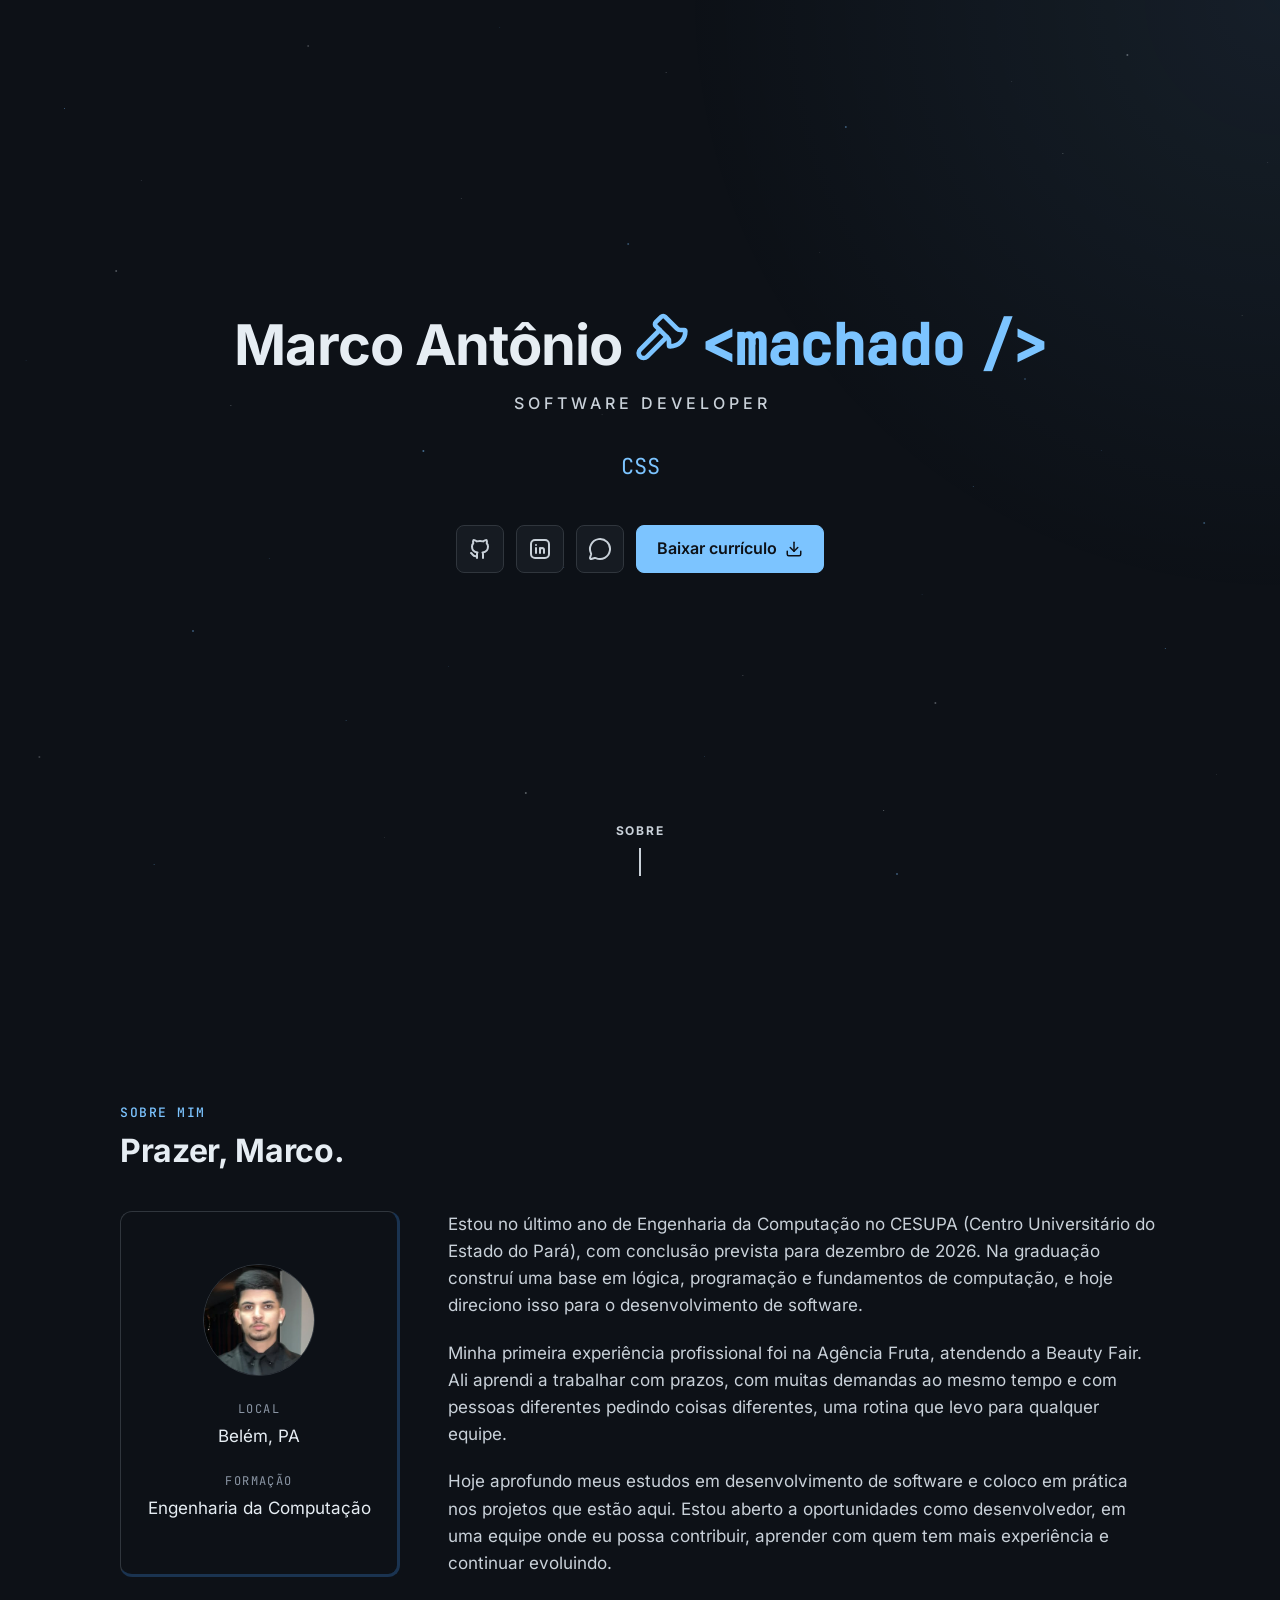
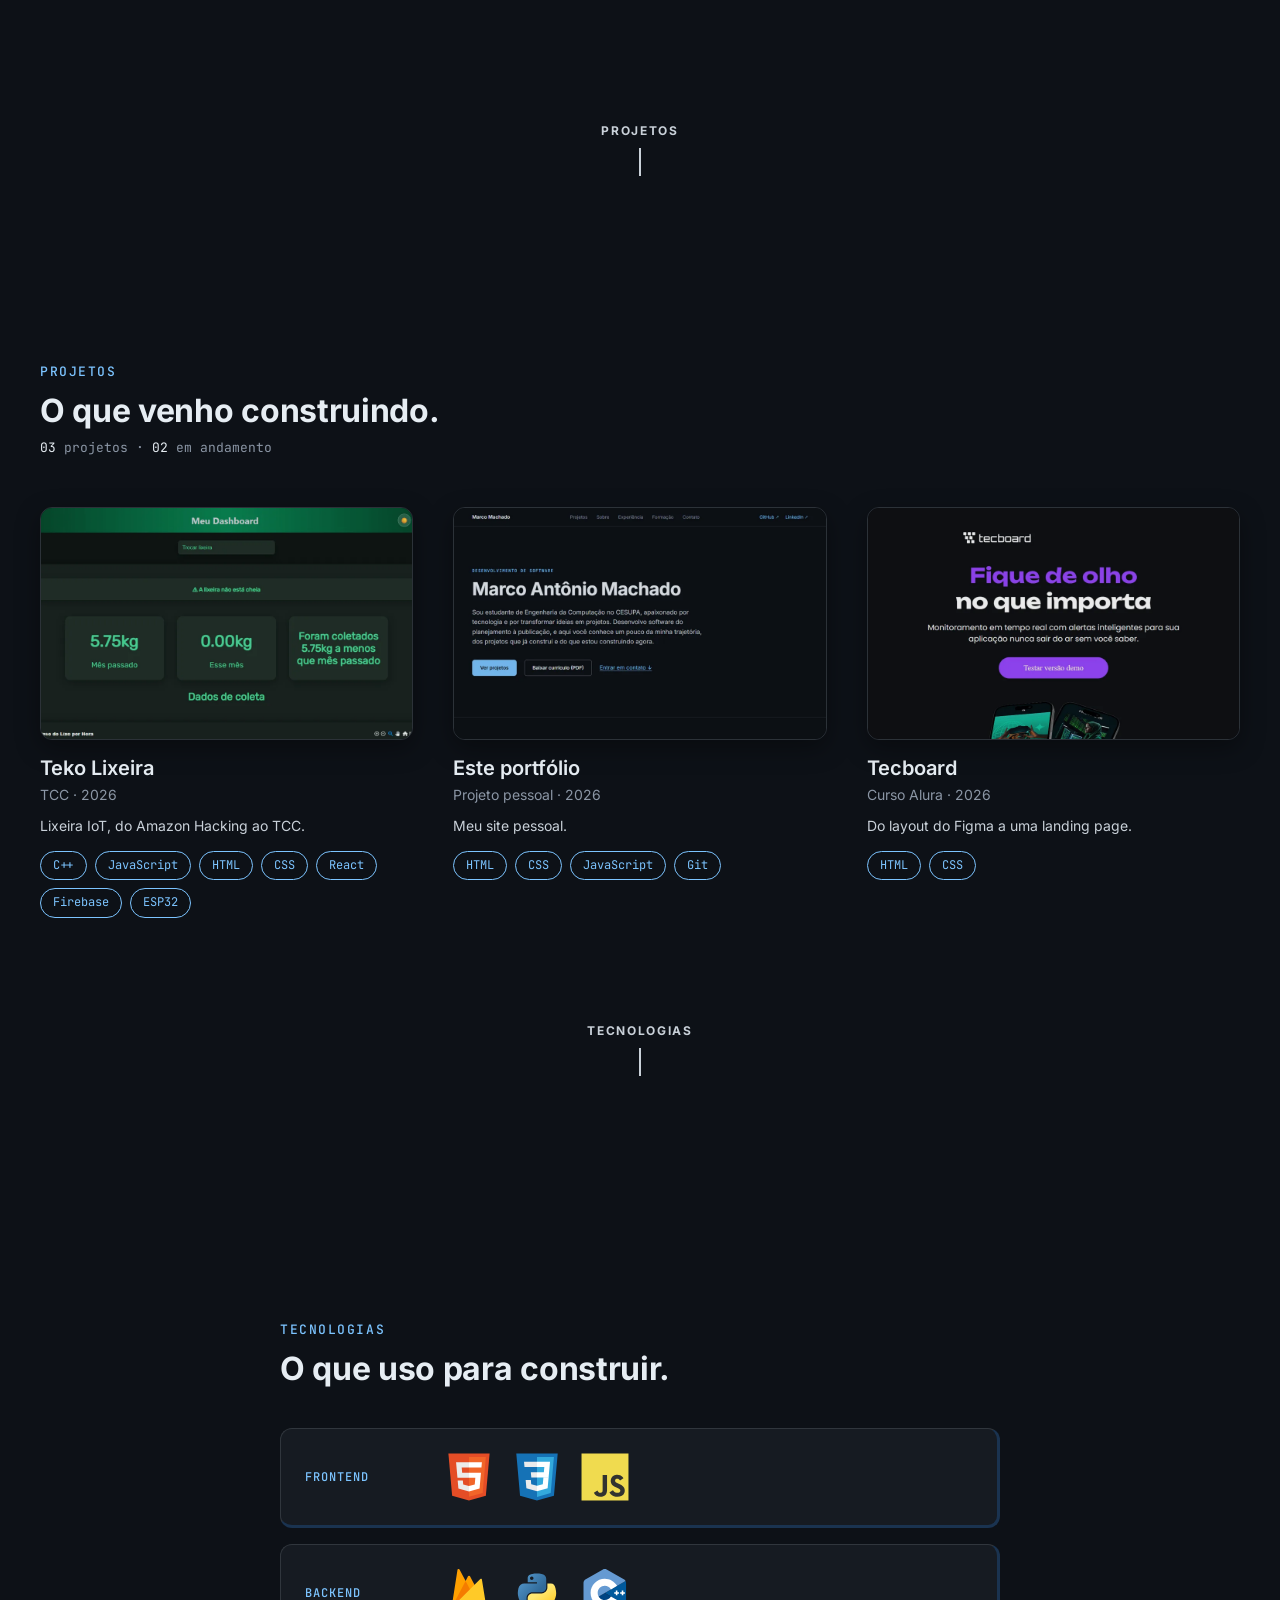
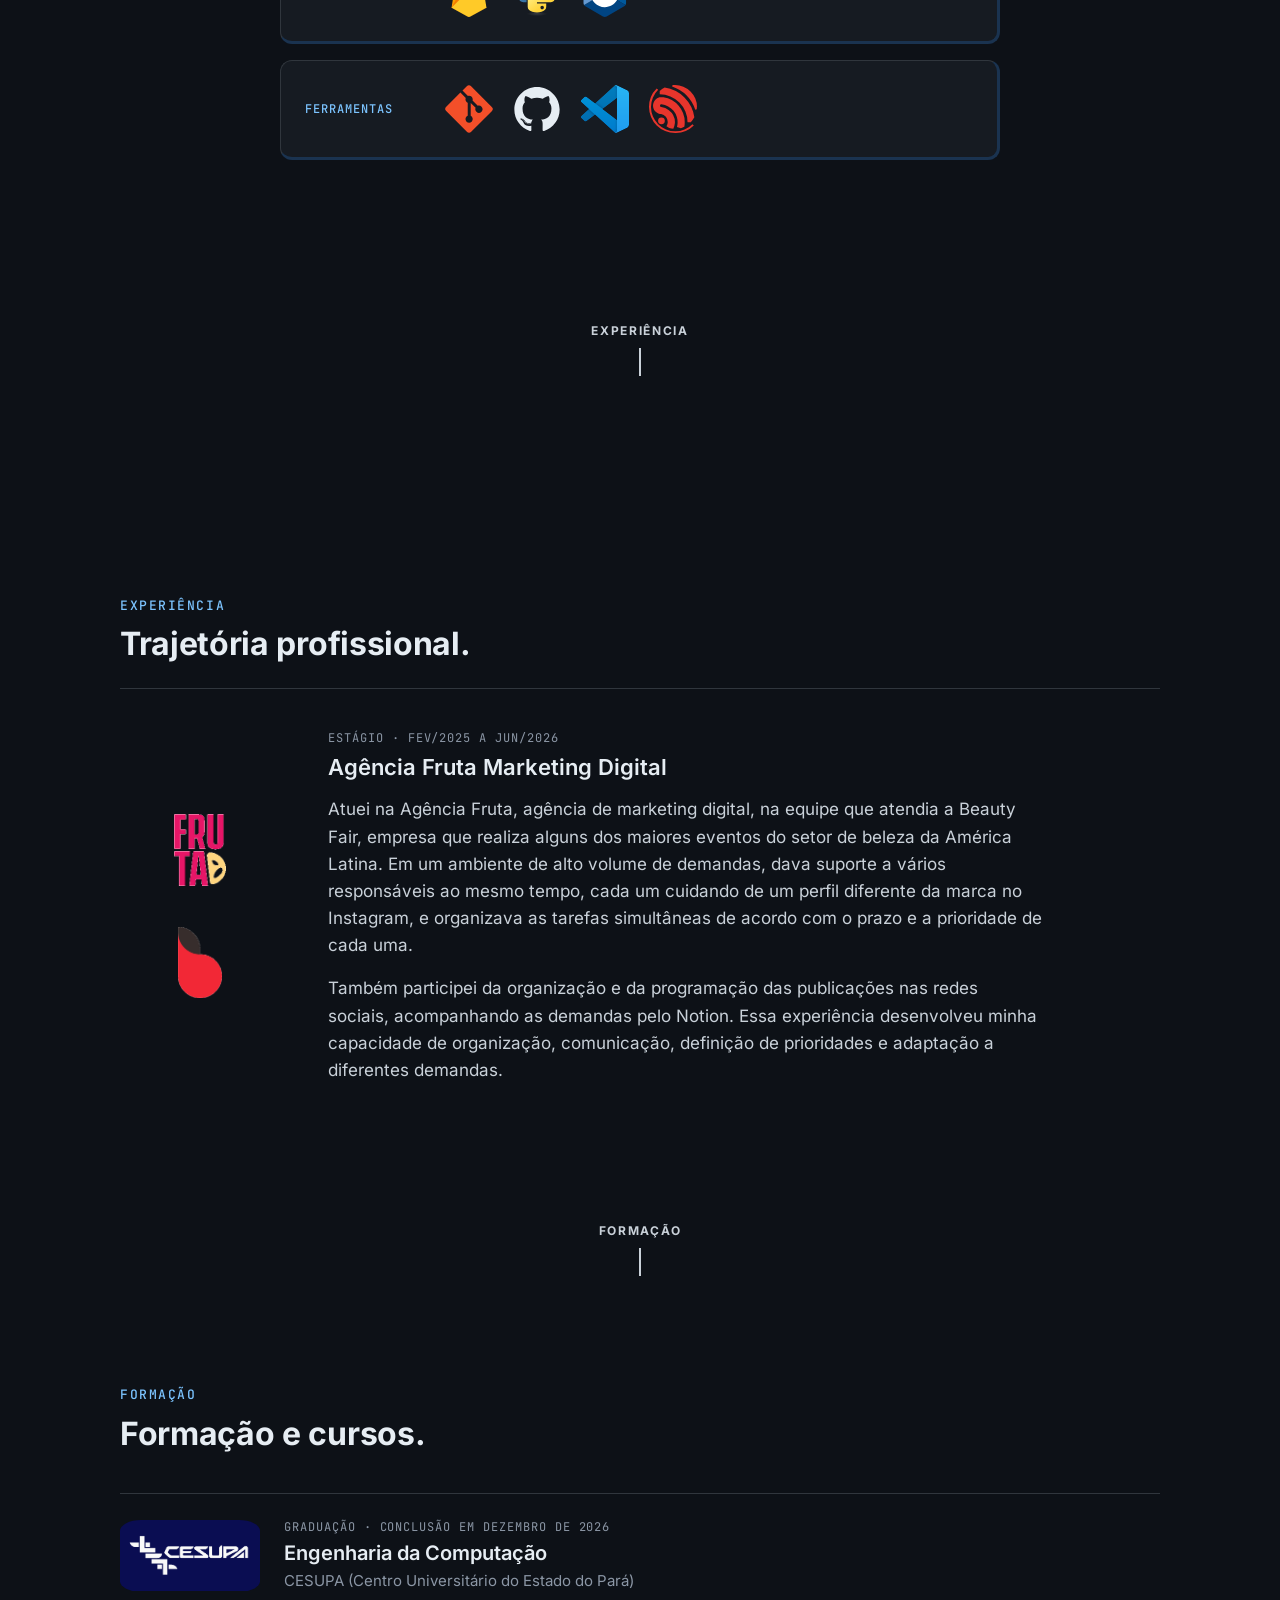
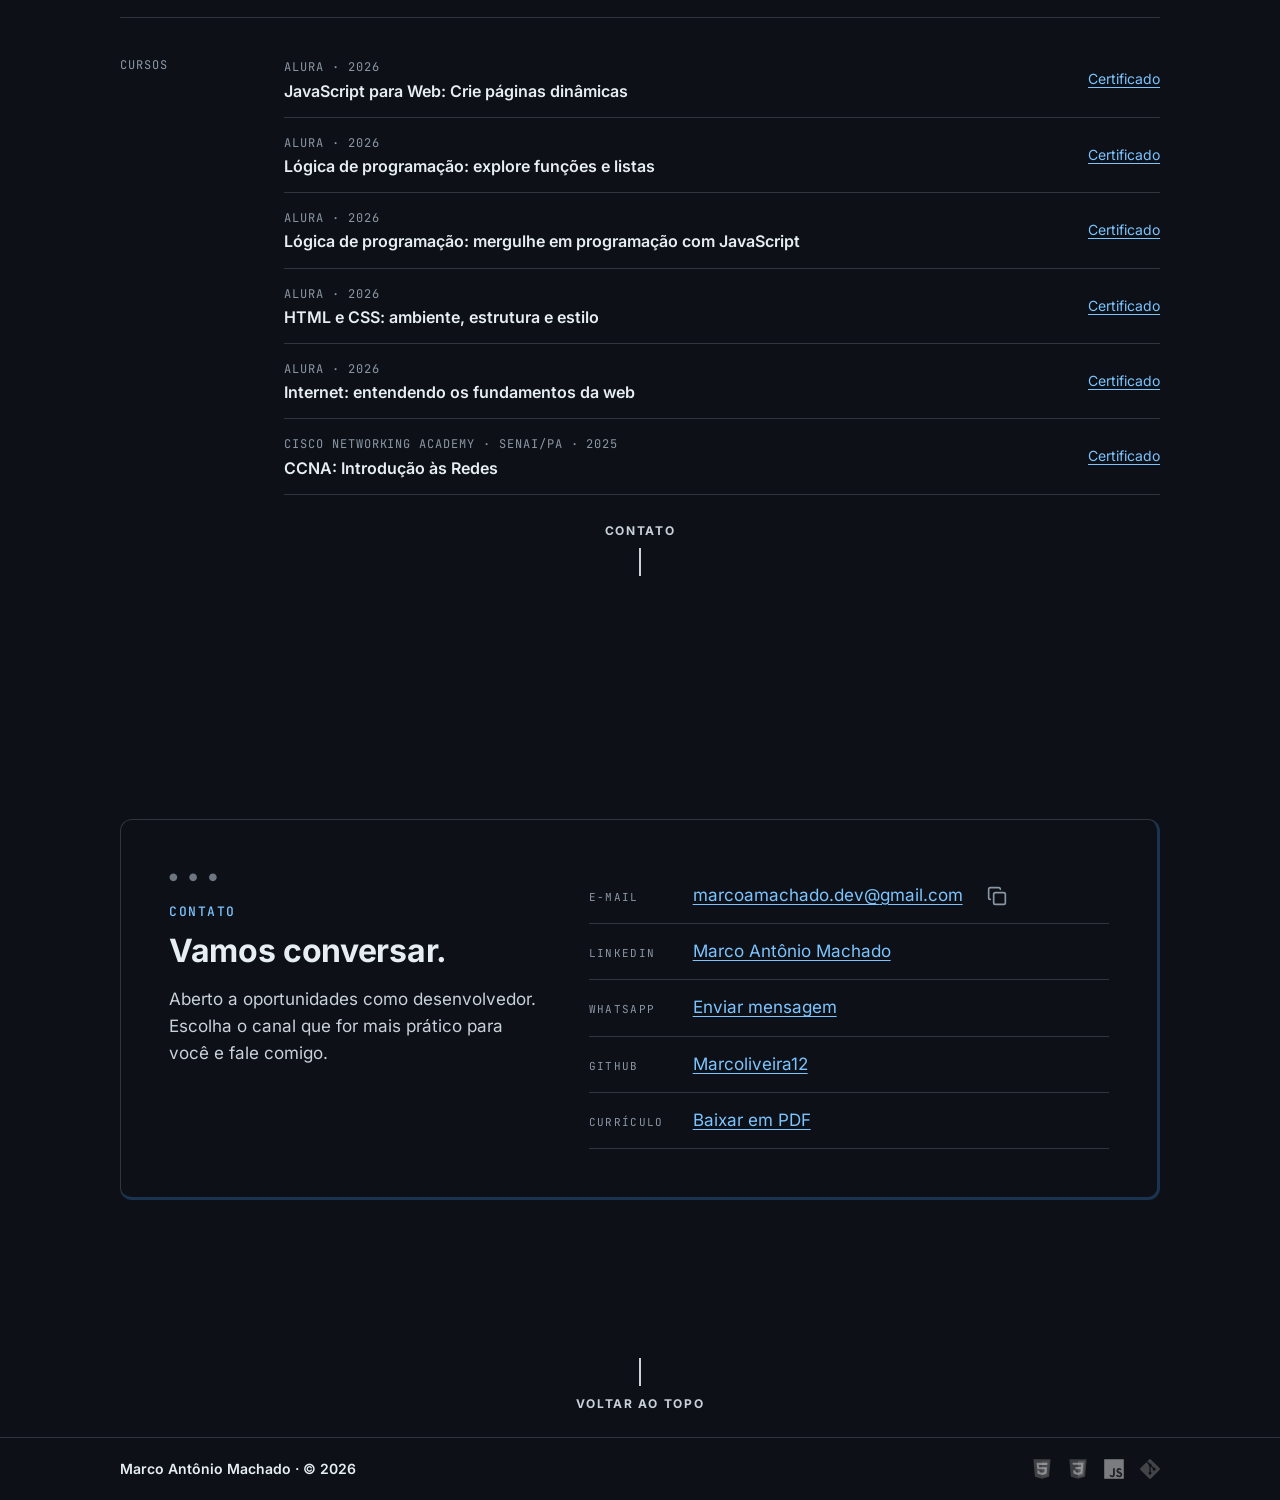
==== index.html @ 9afb5818 "adiciona o curriculo atualizado" ====
<!DOCTYPE html>
<html lang="pt-BR">

<head>
    <meta charset="UTF-8">
    <meta name="viewport" content="width=device-width, initial-scale=1.0">
    <title>Marco Antônio Machado | Desenvolvedor</title>
    <link rel="icon" href="favicon.svg" type="image/svg+xml">
    <link rel="icon" href="favicon.ico" sizes="48x48">
    <link rel="apple-touch-icon" href="apple-touch-icon.png">
    <meta name="description"
        content="Portfólio de Marco Antônio Machado, estudante de Engenharia da Computação em Belém, PA, que desenvolve software. Projetos, experiência, formação e contato.">

    <link rel="stylesheet" href="css/style.css">
</head>

<body>

    <!-- barra de progresso da rolagem (o script.js estica conforme a página rola) -->
    <div class="progresso" aria-hidden="true"></div>

    <!-- fundo de partículas, atrás de tudo -->
    <div class="fundo" aria-hidden="true">
        <span class="fundo-camada fundo-camada-1"></span>
        <span class="fundo-camada fundo-camada-2"></span>
        <span class="fundo-camada fundo-camada-3"></span>
    </div>

    <a class="pular-conteudo" href="#conteudo">Pular para o conteúdo</a>

    <!-- CABEÇALHO E MENU -->
    <header class="cabecalho">
        <nav class="menu" aria-label="Navegação principal">
            <ul>
                <li><a href="#inicio">Início</a></li>
                <li><a href="#sobre">Sobre</a></li>
                <li><a href="#projetos">Projetos</a></li>
                <li><a href="#tecnologias">Tecnologias</a></li>
                <li><a href="#experiencia">Experiência</a></li>
                <li><a href="#formacao">Formação</a></li>
                <li><a href="#contato">Contato</a></li>
            </ul>
        </nav>
    </header>

    <main id="conteudo">

        <!-- 1. INÍCIO -->
        <section id="inicio">
            <div>
                <!-- o nome completo fica no texto oculto; o que aparece na tela é escondido do leitor de tela -->
                <h1 class="inicio-nome"><span class="visualmente-oculto">Marco Antônio Machado</span><span
                    aria-hidden="true">Marco Antônio </span><span class="inicio-sobrenome" aria-hidden="true"><span
                    class="logo-rede logo-machado"></span><span class="inicio-sobrenome-texto">&lt;machado /&gt;</span></span></h1>

                <p class="inicio-cargo" lang="en">Software Developer</p>

                <!-- Java entra aqui em 15/12/2026, junto com o array do script.js -->
                <p class="inicio-tecnologias">
                    <span class="inicio-palavra-caixa"><span class="inicio-palavra" aria-hidden="true">HTML · CSS · JavaScript · Git · GitHub</span></span>
                    <span class="visualmente-oculto">Tecnologias: HTML, CSS, JavaScript, Git e GitHub</span>
                </p>

                <div class="inicio-botoes">
                    <a href="https://github.com/Marcoliveira12" target="_blank" rel="noopener" class="inicio-icone"><span
                        class="logo-rede logo-github" aria-hidden="true"></span><span
                        class="visualmente-oculto">GitHub (abre em nova aba)</span><span
                        class="inicio-icone-rotulo" aria-hidden="true">GitHub</span></a>

                    <a href="https://www.linkedin.com/in/marcomachado-dev" target="_blank" rel="noopener"
                        class="inicio-icone"><span class="logo-rede logo-linkedin" aria-hidden="true"></span><span
                        class="visualmente-oculto">LinkedIn (abre em nova aba)</span><span
                        class="inicio-icone-rotulo" aria-hidden="true">LinkedIn</span></a>

                    <a href="#contato" class="inicio-icone"><span class="logo-rede logo-conversa" aria-hidden="true"></span><span
                        class="visualmente-oculto">Contato</span><span
                        class="inicio-icone-rotulo" aria-hidden="true">Contato</span></a>

                    <a href="docs/Curriculo-Marco-Antonio-Machado.pdf" target="_blank" rel="noopener" class="inicio-botao-curriculo">Baixar
                        currículo<span class="inicio-botao-curriculo-icone" aria-hidden="true"></span><span
                        class="visualmente-oculto"> (PDF, abre em nova aba)</span></a>
                </div>
            </div>
        </section>

        <!-- 2. SOBRE MIM -->
        <section id="sobre" class="revelar">
            <h2>Sobre mim</h2>
            <p>Prazer, Marco.</p>

            <!-- cada par rótulo e valor fica num div, para os dois blocos ficarem um embaixo do outro com espaço entre eles -->
            <div class="sobre-cartao">
                <img class="sobre-foto" src="img/fotodeperfil.png" alt="Foto de Marco Antônio Machado" width="80"
                    height="80" loading="lazy">
                <dl>
                    <div>
                        <dt>Local</dt>
                        <dd>Belém, PA</dd>
                    </div>
                    <div>
                        <dt>Formação</dt>
                        <dd>Engenharia da Computação</dd>
                    </div>
                </dl>
            </div>

            <div>
                <p>Estou no último ano de Engenharia da Computação no CESUPA (Centro Universitário do Estado do Pará), com
                    conclusão prevista para dezembro de 2026. Na graduação construí uma base em lógica, programação e
                    fundamentos de computação, e hoje direciono isso para o desenvolvimento de software.</p>

                <p>Minha primeira experiência profissional foi na Agência Fruta, atendendo a Beauty Fair. Ali aprendi
                    a trabalhar com prazos, com muitas demandas ao mesmo tempo e com pessoas diferentes pedindo coisas
                    diferentes, uma rotina que levo para qualquer equipe.</p>

                <p>Hoje aprofundo meus estudos em desenvolvimento de software e coloco em prática nos projetos que estão
                    aqui. Estou aberto a oportunidades como desenvolvedor, em uma equipe onde eu possa contribuir,
                    aprender com quem tem mais experiência e continuar evoluindo.</p>
            </div>
        </section>

        <!-- 3. PROJETOS -->
        <section id="projetos" class="revelar">
            <h2>Projetos</h2>
            <p>O que venho construindo.</p>

            <!-- "03 projetos · 02 em andamento": escrito pelo js/script.js a partir da lista de projetos (sem JavaScript fica vazio) -->
            <p class="projetos-contadores"></p>

            <div class="projetos-lista">
                <!-- os cartões são montados pelo js/script.js a partir da lista de projetos: grade de 3 colunas no computador, uma coluna no celular e no tablet -->
            </div>

            <!-- sem JavaScript: os mesmos cartões, escritos à mão (ao mudar um projeto no script.js, mude aqui também) -->
            <noscript>
                <div class="projetos-lista">
                    <article class="projeto">
                        <div class="projeto-midia">
                            <a class="projeto-imagem-link" href="projetos/teko-lixeira.html" tabindex="-1" aria-hidden="true"><img
                                class="projeto-imagem" src="img/projetos/teko/teko-card.webp"
                                alt="Dashboard do Teko Lixeira mostrando o peso de lixo coletado no mês e o status da lixeira"
                                width="960" height="600" loading="lazy" decoding="async"></a>
                            <div class="projeto-acoes">
                                <a class="projeto-acao" href="projetos/teko-lixeira.html" aria-label="Ver detalhes do projeto Teko Lixeira">
                                    <span class="logo-rede logo-detalhes" aria-hidden="true"></span>
                                    <span class="projeto-acao-rotulo" aria-hidden="true">Ver detalhes</span>
                                </a>
                                <a class="projeto-acao" href="https://github.com/Marcoliveira12/teko-lixeira" target="_blank" rel="noopener noreferrer" aria-label="Ver código de Teko Lixeira no GitHub (abre em nova aba)">
                                    <span class="logo-rede logo-github" aria-hidden="true"></span>
                                    <span class="projeto-acao-rotulo" aria-hidden="true">Ver código</span>
                                </a>
                            </div>
                        </div>

                        <h3 class="projeto-titulo"><a class="projeto-link" href="projetos/teko-lixeira.html">Teko Lixeira</a></h3>
                        <p class="projeto-origem">TCC · 2026</p>
                        <p class="projeto-descricao">Lixeira IoT, do Amazon Hacking ao TCC.</p>

                        <ul class="projeto-tags" aria-label="Tecnologias usadas">
                            <li class="projeto-tag">C++</li>
                            <li class="projeto-tag">JavaScript</li>
                            <li class="projeto-tag">HTML</li>
                            <li class="projeto-tag">CSS</li>
                            <li class="projeto-tag">React</li>
                            <li class="projeto-tag">Firebase</li>
                            <li class="projeto-tag">ESP32</li>
                        </ul>
                    </article>

                    <article class="projeto">
                        <div class="projeto-midia">
                            <a class="projeto-imagem-link" href="projetos/este-portfolio.html" tabindex="-1" aria-hidden="true"><img
                                class="projeto-imagem" src="img/projetos/portfolio/portfolio-card.webp"
                                alt="Página inicial deste portfólio" width="960" height="600" loading="lazy" decoding="async"></a>
                            <div class="projeto-acoes">
                                <a class="projeto-acao" href="projetos/este-portfolio.html" aria-label="Ver detalhes do projeto Este portfólio">
                                    <span class="logo-rede logo-detalhes" aria-hidden="true"></span>
                                    <span class="projeto-acao-rotulo" aria-hidden="true">Ver detalhes</span>
                                </a>
                                <a class="projeto-acao" href="https://github.com/Marcoliveira12/portfolio" target="_blank" rel="noopener noreferrer" aria-label="Ver código de Este portfólio no GitHub (abre em nova aba)">
                                    <span class="logo-rede logo-github" aria-hidden="true"></span>
                                    <span class="projeto-acao-rotulo" aria-hidden="true">Ver código</span>
                                </a>
                            </div>
                        </div>

                        <h3 class="projeto-titulo"><a class="projeto-link" href="projetos/este-portfolio.html">Este portfólio</a></h3>
                        <p class="projeto-origem">Projeto pessoal · 2026</p>
                        <p class="projeto-descricao">Meu site pessoal.</p>

                        <ul class="projeto-tags" aria-label="Tecnologias usadas">
                            <li class="projeto-tag">HTML</li>
                            <li class="projeto-tag">CSS</li>
                            <li class="projeto-tag">JavaScript</li>
                            <li class="projeto-tag">Git</li>
                        </ul>
                    </article>

                    <article class="projeto">
                        <div class="projeto-midia">
                            <a class="projeto-imagem-link" href="projetos/tecboard.html" tabindex="-1" aria-hidden="true"><img
                                class="projeto-imagem" src="img/projetos/tecboard/tecboard-card.webp"
                                alt="Topo da landing page Tecboard, com o título Fique de olho no que importa, o botão Testar versão demo e celulares mostrando o aplicativo"
                                width="960" height="600" loading="lazy" decoding="async"></a>
                            <div class="projeto-acoes">
                                <a class="projeto-acao" href="projetos/tecboard.html" aria-label="Ver detalhes do projeto Tecboard">
                                    <span class="logo-rede logo-detalhes" aria-hidden="true"></span>
                                    <span class="projeto-acao-rotulo" aria-hidden="true">Ver detalhes</span>
                                </a>
                                <a class="projeto-acao" href="https://marcoliveira12.github.io/tecboard/" target="_blank" rel="noopener noreferrer" aria-label="Ver site de Tecboard (abre em nova aba)">
                                    <span class="logo-rede logo-site" aria-hidden="true"></span>
                                    <span class="projeto-acao-rotulo" aria-hidden="true">Ver site</span>
                                </a>
                                <a class="projeto-acao" href="https://github.com/Marcoliveira12/tecboard" target="_blank" rel="noopener noreferrer" aria-label="Ver código de Tecboard no GitHub (abre em nova aba)">
                                    <span class="logo-rede logo-github" aria-hidden="true"></span>
                                    <span class="projeto-acao-rotulo" aria-hidden="true">Ver código</span>
                                </a>
                            </div>
                        </div>

                        <h3 class="projeto-titulo"><a class="projeto-link" href="projetos/tecboard.html">Tecboard</a></h3>
                        <p class="projeto-origem">Curso Alura · 2026</p>
                        <p class="projeto-descricao">Do layout do Figma a uma landing page.</p>

                        <ul class="projeto-tags" aria-label="Tecnologias usadas">
                            <li class="projeto-tag">HTML</li>
                            <li class="projeto-tag">CSS</li>
                        </ul>
                    </article>
                </div>
            </noscript>
        </section>

        <!-- 4. TECNOLOGIAS -->
        <section id="tecnologias" class="revelar">
            <h2>Tecnologias</h2>
            <!-- parágrafo provisório: o texto definitivo eu escrevo depois -->
            <p>O que uso para construir.</p>

            <!-- o bloco abaixo é montado pelo js/script.js a partir da lista gruposTecnologias -->
            <div class="tecnologias-grupos"></div>

            <noscript>
                <ul>
                    <li>Frontend: HTML, CSS, JavaScript.</li>
                    <li>Backend: Firebase, Python, C++.</li>
                    <li>Ferramentas: Git, GitHub, VS Code, ESP32.</li>
                </ul>
            </noscript>
        </section>

        <!-- 5. EXPERIÊNCIA -->
        <section id="experiencia" class="revelar">
            <h2>Experiência</h2>
            <p>Trajetória profissional.</p>

            <article>
                <div class="experiencia-logos">
                    <a href="https://www.linkedin.com/company/agenciafruta/" target="_blank" rel="noopener"><img
                        src="img/logo-agenciafruta.png" alt="Agência Fruta"><span
                        class="visualmente-oculto"> no LinkedIn (abre em nova aba)</span><span
                        class="experiencia-logo-rotulo" aria-hidden="true">Agência Fruta no LinkedIn</span></a>
                    <a href="https://www.linkedin.com/company/beauty-fair/" target="_blank" rel="noopener"><img
                        src="img/logo-beautyfair.png" alt="Beauty Fair"><span
                        class="visualmente-oculto"> no LinkedIn (abre em nova aba)</span><span
                        class="experiencia-logo-rotulo" aria-hidden="true">Beauty Fair no LinkedIn</span></a>
                </div>

                <div class="experiencia-texto">
                    <p class="experiencia-periodo">Estágio · <time datetime="2025-02">fev/2025</time> a <time
                        datetime="2026-06">jun/2026</time></p>
                    <h3>Agência Fruta Marketing Digital</h3>
                    <p>Atuei na Agência Fruta, agência de marketing digital, na equipe que atendia a Beauty Fair,
                        empresa que realiza alguns dos maiores eventos do setor de beleza da América Latina. Em um
                        ambiente de alto volume de demandas, dava suporte a vários responsáveis ao mesmo tempo, cada um
                        cuidando de um perfil diferente da marca no Instagram, e organizava as tarefas simultâneas de
                        acordo com o prazo e a prioridade de cada uma.</p>

                    <p>Também participei da organização e da programação das publicações nas redes sociais,
                        acompanhando as demandas pelo Notion. Essa experiência desenvolveu minha capacidade de
                        organização, comunicação, definição de prioridades e adaptação a diferentes demandas.</p>
                </div>
            </article>
        </section>

        <!-- 6. FORMAÇÃO -->
        <section id="formacao" class="revelar">
            <h2>Formação</h2>
            <p>Formação e cursos.</p>

            <article>
                <img src="img/logo-cesupa.png" alt="">
                <div>
                    <p class="formacao-periodo">Graduação · conclusão em dezembro de 2026</p>
                    <h3>Engenharia da Computação</h3>
                    <p class="formacao-instituicao">CESUPA (Centro Universitário do Estado do Pará)</p>
                </div>
            </article>

            <div class="formacao-cursos">
                <p class="formacao-cursos-rotulo">Cursos</p>
                <ul>
                    <li>
                        <h3>JavaScript para Web: Crie páginas dinâmicas</h3>
                        <p>Alura · 2026</p>
                        <a href="docs/certificado-alura-javascript-web.pdf" target="_blank" rel="noopener">Certificado<span class="visualmente-oculto"> (abre em nova aba)</span></a>
                    </li>
                    <li>
                        <h3>Lógica de programação: explore funções e listas</h3>
                        <p>Alura · 2026</p>
                        <a href="docs/certificado-alura-logica-funcoes-listas.pdf" target="_blank" rel="noopener">Certificado<span class="visualmente-oculto"> (abre em nova aba)</span></a>
                    </li>
                    <li>
                        <h3>Lógica de programação: mergulhe em programação com JavaScript</h3>
                        <p>Alura · 2026</p>
                        <a href="docs/certificado-alura-logica-mergulhe.pdf" target="_blank" rel="noopener">Certificado<span class="visualmente-oculto"> (abre em nova aba)</span></a>
                    </li>
                    <li>
                        <h3>HTML e CSS: ambiente, estrutura e estilo</h3>
                        <p>Alura · 2026</p>
                        <a href="docs/certificado-alura-html-css.pdf" target="_blank" rel="noopener">Certificado<span class="visualmente-oculto"> (abre em nova aba)</span></a>
                    </li>
                    <li>
                        <h3>Internet: entendendo os fundamentos da web</h3>
                        <p>Alura · 2026</p>
                        <a href="docs/certificado-alura-internet-fundamentos-web.pdf" target="_blank" rel="noopener">Certificado<span class="visualmente-oculto"> (abre em nova aba)</span></a>
                    </li>
                    <li>
                        <h3>CCNA: Introdução às Redes</h3>
                        <p>Cisco Networking Academy · SENAI/PA · 2025</p>
                        <a href="docs/certificado-cisco-ccna.pdf" target="_blank" rel="noopener">Certificado<span class="visualmente-oculto"> (abre em nova aba)</span></a>
                    </li>
                    <!-- modelo para o próximo curso, é só descomentar e preencher
                    <li>
                        <h3>Curso Z</h3>
                        <p>[Plataforma] · [ano]</p>
                        <a href="[link do certificado]" target="_blank" rel="noopener">Certificado<span class="visualmente-oculto"> (abre em nova aba)</span></a>
                    </li>
                    -->
                </ul>
            </div>
        </section>

        <!-- 7. CONTATO -->
        <section id="contato" class="revelar">
            <div class="contato-cartao">
                <div class="contato-texto">
                    <h2>Contato</h2>
                    <p>Vamos conversar.</p>
                    <p class="contato-convite">Aberto a oportunidades como desenvolvedor. Escolha o canal que for mais
                        prático para você e fale comigo.</p>
                </div>

                <ul>
                    <li><span>E-mail</span>
                        <div class="contato-email">
                            <a href="mailto:marcoamachado.dev@gmail.com">marcoamachado.dev@<wbr>gmail.com</a>

                            <!-- botão só com ícone; o balãozinho "Copiar" e o aviso para leitor de tela são trocados pelo js/script.js -->
                            <button type="button" class="contato-copiar" aria-label="Copiar e-mail"><span
                                class="logo-rede logo-copiar" aria-hidden="true"></span><span
                                class="contato-dica" aria-hidden="true">Copiar</span></button>

                            <span class="contato-aviso visualmente-oculto" role="status" aria-live="polite"></span>
                        </div>
                    </li>

                    <li><span>LinkedIn</span> <a href="https://www.linkedin.com/in/marcomachado-dev"
                        target="_blank" rel="noopener">Marco Antônio Machado<span class="visualmente-oculto"> (abre em nova aba)</span></a></li>

                    <li><span>WhatsApp</span> <a href="https://wa.me/5591991337448" target="_blank"
                        rel="noopener">Enviar mensagem<span class="visualmente-oculto"> (abre em nova aba)</span></a></li>

                    <li><span>GitHub</span> <a href="https://github.com/Marcoliveira12" target="_blank"
                        rel="noopener">Marcoliveira12<span class="visualmente-oculto"> (abre em nova aba)</span></a></li>

                    <li><span>Currículo</span> <a href="docs/curriculo-marco-machado.pdf" target="_blank"
                        rel="noopener">Baixar em PDF<span class="visualmente-oculto"> (abre em nova aba)</span></a></li>
                </ul>
            </div>

            <!-- fica no HTML para funcionar também sem JavaScript; os rótulos das outras seções são montados pelo js/script.js -->
            <a class="proxima-secao proxima-secao-topo" href="#inicio" aria-label="Voltar ao topo">Voltar ao topo</a>
        </section>

    </main>

    <!-- RODAPÉ -->
    <footer class="rodape">
        <p class="rodape-nome">Marco Antônio Machado · © <span class="rodape-ano">2026</span></p>
        <!-- o leitor de tela lê só o texto oculto; os logos e os balõezinhos ficam escondidos dele -->
        <div class="rodape-construido">
            <span class="visualmente-oculto">Construído com HTML, CSS, JavaScript e Git</span>
            <ul aria-hidden="true">
                <li class="rodape-construido-item">
                    <img src="img/icones/tec-html.svg" alt="" width="20" height="20">
                    <span class="tecnologias-nome">HTML</span>
                </li>
                <li class="rodape-construido-item">
                    <img src="img/icones/tec-css.svg" alt="" width="20" height="20">
                    <span class="tecnologias-nome">CSS</span>
                </li>
                <li class="rodape-construido-item">
                    <img src="img/icones/tec-javascript.svg" alt="" width="20" height="20">
                    <span class="tecnologias-nome">JavaScript</span>
                </li>
                <li class="rodape-construido-item">
                    <img src="img/icones/tec-git.svg" alt="" width="20" height="20">
                    <span class="tecnologias-nome">Git</span>
                </li>
            </ul>
        </div>
    </footer>

    <script src="js/script.js" defer></script>
</body>

</html>
---- css/style.css ----
/* ===== FONTES ===== */

@font-face {
    font-family: "inter";
    src: url(../fonts/inter-regular.woff2) format(woff2);
    font-weight: 400;
    font-style: normal;
    font-display: swap;
}

@font-face {
    font-family: "inter";
    src: url(../fonts/inter-medium.woff2) format(woff2);
    font-weight: 500;
    font-style: normal;
    font-display: swap;
}

@font-face {
    font-family: "inter";
    src: url(../fonts/inter-semibold.woff2) format(woff2);
    font-weight: 600;
    font-style: normal;
    font-display: swap;
}

@font-face {
    font-family: "inter";
    src: url(../fonts/inter-bold.woff2) format(woff2);
    font-weight: 700;
    font-style: normal;
    font-display: swap;
}

@font-face {
    font-family: "jetbrains";
    src: url(../fonts/jetbrainsmono-regular.woff2) format(woff2);
    font-weight: 400;
    font-style: normal;
    font-display: swap;
}

@font-face {
    font-family: "jetbrains";
    src: url(../fonts/jetbrainsmono-medium.woff2) format(woff2);
    font-weight: 500;
    font-style: normal;
    font-display: swap;
}

/* ===== REGRAS GERAIS ===== */

/*reset*/
* {
    margin: 0;
    padding: 0;
    box-sizing: border-box;
}

/*folga acima da seção quando um link leva até ela (de 1024px para cima, ver o bloco do cabeçalho)*/
html {
    scroll-padding-top: 16px;
}

body {
    background-color: #0D1117;
    color: #C9D1D9;
    font-family: inter, system-ui, sans-serif;
    font-size: 17px;
    line-height: 1.6;
}

img {
    display: block;
    max-width: 100%;
}

ul {
    list-style: none;
}

h1,
h2,
h3 {
    color: #E6EDF3;
    line-height: 1.2;
}

a {
    color: #7CC4FF;
    text-underline-offset: 3px;
}

a:hover {
    color: #A5D6FF;
}

/*contorno ao navegar com a tecla Tab*/
:focus-visible {
    outline: 2px solid #7CC4FF;
    outline-offset: 3px;
    border-radius: 2px;
}

/*esconde da tela, mas o leitor de tela lê (ex: aviso de link que abre em nova aba)*/
.visualmente-oculto {
    position: absolute;
    width: 1px;
    height: 1px;
    margin: -1px;
    padding: 0;
    overflow: hidden;
    clip: rect(0, 0, 0, 0);
    white-space: nowrap;
    border: 0;
}

/*link "Pular para o conteúdo": fica escondido acima da tela*/
.pular-conteudo {
    position: absolute;
    top: -100px;
    left: 16px;
    z-index: 20;
    font-weight: 600;
    text-decoration: none;
    color: #0D1117;
    background-color: #7CC4FF;
    border-radius: 8px;
    padding: 12px 24px;
}

/*aparece quando recebe o foco pelo Tab (a cor repete a de cima para o a:hover não trocar)*/
.pular-conteudo:focus {
    top: 16px;
    color: #0D1117;
}

/*fundo: cobre a tela toda, fica atrás de tudo e não recebe clique*/
.fundo {
    position: fixed;
    inset: 0;
    z-index: -1;
    overflow: hidden;
    pointer-events: none;
    background-image: radial-gradient(circle at top right, #7CC4FF14, #7CC4FF00 600px);
}

/*cada camada é um ponto no canto; as partículas são as sombras dele*/
.fundo-camada {
    position: absolute;
    top: 0;
    left: 0;
    width: 1px;
    height: 1px;
    border-radius: 50%;
}

/*as 14 partículas aparecem duas vezes: na tela e 100vh abaixo, para o loop não ter buraco*/
.fundo-camada-1 {
    box-shadow:
        5vw 12vh #7CC4FF80, 18vw 45vh #C9D1D966, 27vw 80vh #7CC4FF59, 36vw 22vh #C9D1D940,
        44vw 63vh #7CC4FF66, 52vw 8vh #C9D1D959, 61vw 38vh #7CC4FF40, 69vw 90vh #C9D1D980,
        76vw 54vh #7CC4FF59, 83vw 17vh #C9D1D966, 91vw 72vh #7CC4FF80, 97vw 35vh #C9D1D940,
        12vw 96vh #7CC4FF66, 58vw 75vh #C9D1D959,
        5vw 112vh #7CC4FF80, 18vw 145vh #C9D1D966, 27vw 180vh #7CC4FF59, 36vw 122vh #C9D1D940,
        44vw 163vh #7CC4FF66, 52vw 108vh #C9D1D959, 61vw 138vh #7CC4FF40, 69vw 190vh #C9D1D980,
        76vw 154vh #7CC4FF59, 83vw 117vh #C9D1D966, 91vw 172vh #7CC4FF80, 97vw 135vh #C9D1D940,
        12vw 196vh #7CC4FF66, 58vw 175vh #C9D1D959;
}

/*camada 2: pontos de 2px*/
.fundo-camada-2 {
    width: 2px;
    height: 2px;
    box-shadow:
        9vw 30vh #C9D1D959, 15vw 70vh #7CC4FF66, 24vw 5vh #C9D1D940, 33vw 50vh #7CC4FF80,
        41vw 88vh #C9D1D966, 49vw 27vh #7CC4FF59, 57vw 60vh #C9D1D940, 66vw 14vh #7CC4FF66,
        73vw 78vh #C9D1D959, 80vw 42vh #7CC4FF40, 88vw 6vh #C9D1D966, 94vw 58vh #7CC4FF59,
        3vw 84vh #C9D1D940, 70vw 97vh #7CC4FF66,
        9vw 130vh #C9D1D959, 15vw 170vh #7CC4FF66, 24vw 105vh #C9D1D940, 33vw 150vh #7CC4FF80,
        41vw 188vh #C9D1D966, 49vw 127vh #7CC4FF59, 57vw 160vh #C9D1D940, 66vw 114vh #7CC4FF66,
        73vw 178vh #C9D1D959, 80vw 142vh #7CC4FF40, 88vw 106vh #C9D1D966, 94vw 158vh #7CC4FF59,
        3vw 184vh #C9D1D940, 70vw 197vh #7CC4FF66;
}

/*camada 3: pontos de 1px mais fracos*/
.fundo-camada-3 {
    box-shadow:
        2vw 40vh #7CC4FF26, 11vw 20vh #C9D1D933, 21vw 62vh #7CC4FF33, 30vw 93vh #C9D1D926,
        39vw 3vh #7CC4FF26, 47vw 46vh #C9D1D933, 55vw 84vh #7CC4FF33, 64vw 28vh #C9D1D926,
        72vw 66vh #7CC4FF26, 79vw 9vh #C9D1D933, 86vw 50vh #7CC4FF33, 95vw 86vh #C9D1D926,
        35vw 74vh #7CC4FF26, 99vw 18vh #C9D1D933,
        2vw 140vh #7CC4FF26, 11vw 120vh #C9D1D933, 21vw 162vh #7CC4FF33, 30vw 193vh #C9D1D926,
        39vw 103vh #7CC4FF26, 47vw 146vh #C9D1D933, 55vw 184vh #7CC4FF33, 64vw 128vh #C9D1D926,
        72vw 166vh #7CC4FF26, 79vw 109vh #C9D1D933, 86vw 150vh #7CC4FF33, 95vw 186vh #C9D1D926,
        35vw 174vh #7CC4FF26, 99vw 118vh #C9D1D933;
}

/*barra de progresso da rolagem: fina, no topo da tela, acima do cabeçalho; começa vazia (scaleX 0)*/
.progresso {
    position: fixed;
    top: 0;
    left: 0;
    width: 100%;
    height: 3px;
    z-index: 30;
    background-color: #7CC4FF;
    transform-origin: left;
    transform: scaleX(0);
    pointer-events: none;
}

/*logos e ícones (GitHub, LinkedIn, conversa, copiar, site, detalhes, machado e o download do currículo):
o arquivo vira máscara e pega a cor do texto*/
.logo-rede,
.inicio-botao-curriculo-icone {
    width: 16px;
    height: 16px;
    background-color: currentColor;
    -webkit-mask-size: contain;
    mask-size: contain;
    -webkit-mask-repeat: no-repeat;
    mask-repeat: no-repeat;
    -webkit-mask-position: center;
    mask-position: center;
}

.logo-github {
    -webkit-mask-image: url(../img/icones/ui-github.svg);
    mask-image: url(../img/icones/ui-github.svg);
}

.logo-linkedin {
    -webkit-mask-image: url(../img/icones/ui-linkedin.svg);
    mask-image: url(../img/icones/ui-linkedin.svg);
}

.logo-conversa {
    -webkit-mask-image: url(../img/icones/ui-conversa.svg);
    mask-image: url(../img/icones/ui-conversa.svg);
}

.logo-copiar {
    -webkit-mask-image: url(../img/icones/ui-copiar.svg);
    mask-image: url(../img/icones/ui-copiar.svg);
}

.logo-site {
    -webkit-mask-image: url(../img/icones/ui-site.svg);
    mask-image: url(../img/icones/ui-site.svg);
}

.logo-detalhes {
    -webkit-mask-image: url(../img/icones/ui-detalhes.svg);
    mask-image: url(../img/icones/ui-detalhes.svg);
}

.logo-machado {
    -webkit-mask-image: url(../img/icones/ui-machado.svg);
    mask-image: url(../img/icones/ui-machado.svg);
}

/*padding de todas as seções (elas se separam só pelo espaço, sem linha)*/
main > section {
    padding: 96px max(32px, calc((100% - 1040px) / 2));
}

/*rótulo(título) pequeno no inicio de cada seção (PROJETOS, SOBRE MIM...)*/
main h2 {
    font-family: jetbrains, ui-monospace, monospace;
    font-size: 13px;
    font-weight: 500;
    letter-spacing: 0.12em;
    text-transform: uppercase;
    color: #7CC4FF;
    margin-bottom: 12px;
}

/*título(<p>) grande logo abaixo do rótulo(titulo) de cada seção*/
main h2 + p {
    font-size: 32px;
    font-weight: 700;
    line-height: 1.2;
    letter-spacing: -0.01em;
    color: #E6EDF3;
    margin-bottom: 40px;
}

/*balãozinho com o nome, escondido acima do botão ou do logo (Início, Projetos, Tecnologias, Experiência, Contato e rodapé).
O leitor de tela usa o texto oculto ou o aria-label de cada botão*/
.inicio-icone-rotulo,
.projeto-acao-rotulo,
.tecnologias-nome,
.experiencia-logo-rotulo,
.contato-dica {
    position: absolute;
    bottom: 100%;
    left: 50%;
    transform: translateX(-50%);
    font-size: 12px;
    line-height: 1.4;
    white-space: nowrap;
    color: #E6EDF3;
    background-color: #0D1117;
    border: 1px solid #30363D;
    border-radius: 6px;
    padding: 4px 8px;
    pointer-events: none;
    opacity: 0;
}

/*8px entre o balãozinho e o botão (no Contato ele fica colado, porque o botão de copiar já é maior que o ícone)*/
.inicio-icone-rotulo,
.projeto-acao-rotulo,
.tecnologias-nome,
.experiencia-logo-rotulo {
    margin-bottom: 8px;
}

/*conteúdo das seções começa invisível (só com JavaScript ligado). A seção fica parada para o menu acertar a parada*/
.js .revelar:not(.visivel) > * {
    opacity: 0;
}

/*conteúdo aparece quando o JavaScript coloca a classe visivel na seção.
É animação, e não transição, para não brigar com o hover dos cartões depois de terminar*/
.js .revelar.visivel > * {
    animation: revelar-aparecer 0.5s ease-out;
}

/*rótulo "próxima seção" (montado pelo script.js): nome da seção em maiúsculas com uma linha fina embaixo.
Escondido aqui; só aparece no computador em tela cheia, ver o fim deste bloco.
O "Voltar ao topo" usa o mesmo estilo, mas está no index.html*/
.proxima-secao {
    display: none;
    flex-direction: column;
    align-items: center;
    width: fit-content;
    font-family: inter, system-ui, sans-serif;
    font-size: 12px;
    font-weight: 700;
    letter-spacing: 0.14em;
    text-transform: uppercase;
    text-decoration: none;
    color: #C9D1D9;
    border-radius: 6px;
    padding: 0 12px;
}

/*linha vertical fina embaixo do nome, no centro*/
.proxima-secao::after {
    content: "";
    width: 2px;
    height: 28px;
    margin-top: 8px;
    background-color: #C9D1D9;
}

.proxima-secao:focus-visible {
    color: #7CC4FF;
}

/*"Voltar ao topo" (último rótulo): aparece em todas as larguras, no fim do contato, com a linha em cima do texto.
Fica aqui, junto dos outros rótulos, porque a regra da tela cheia (no fim deste bloco) precisa vir depois desta*/
.proxima-secao-topo {
    display: flex;
    margin: 32px auto 0;
}

.proxima-secao-topo::after {
    content: none;
}

.proxima-secao-topo::before {
    content: "";
    width: 2px;
    height: 28px;
    margin-bottom: 8px;
    background-color: #C9D1D9;
}

@keyframes revelar-aparecer {
    from {
        opacity: 0;
    }

    to {
        opacity: 1;
    }
}

/*mesma animação subindo 24px (usada só com movimento)*/
@keyframes revelar-subir {
    from {
        opacity: 0;
        transform: translateY(24px);
    }

    to {
        opacity: 1;
        transform: none;
    }
}

/*partículas sobem uma tela inteira; no fim, a cópia de baixo está onde a de cima começou*/
@keyframes fundo-subir {
    from {
        transform: translateY(0);
    }

    to {
        transform: translateY(-100vh);
    }
}

/*linha do rótulo da próxima seção cresce até o tamanho todo e volta*/
@keyframes proxima-linha {
    0%,
    100% {
        transform: scaleY(0.4);
    }

    50% {
        transform: scaleY(1);
    }
}

/*seções com menos respiro no tablet e no celular*/
@media (max-width: 899px) {

    main > section {
        padding: 48px 32px;
    }
}

/*e menos ainda no celular*/
@media (max-width: 599px) {

    main > section {
        padding: 32px 20px;
    }
}

/*tela cheia: computador com janela de pelo menos 640px de altura, uma seção por tela*/
@media (min-width: 1024px) and (min-height: 640px) {

    /*cada seção ocupa no mínimo uma tela, com o conteúdo centralizado na vertical.
    62px em cima (altura do cabeçalho aberto) e 80px embaixo (espaço do link da próxima seção).
    100svh logo depois de 100vh: quem entende svh usa ele, quem não entende fica com o vh.
    Se o conteúdo for mais alto que a tela, a seção cresce e nada é cortado*/
    main > section {
        position: relative;
        display: flex;
        flex-direction: column;
        justify-content: center;
        min-height: 100vh;
        min-height: 100svh;
        padding-top: 62px;
        padding-bottom: 80px;
    }

    /*rótulo da próxima seção no pé de cada seção, centralizado (margin auto com left e right 0).
    Mede 55px (texto de 19px, 8px e a linha de 28px): cabe nos 80px de baixo da seção*/
    .proxima-secao {
        position: absolute;
        bottom: 24px;
        left: 0;
        right: 0;
        display: flex;
        margin: 0 auto;
    }
}

/*movimento: só para quem não pediu menos movimento*/
@media (prefers-reduced-motion: no-preference) {

    /*links do menu e rótulos deslizam até a seção (com movimento reduzido, vão direto).
    Só depois que a página carrega (classe rolagem-suave, colocada pelo script.js): assim, quem chega
    por um link com âncora (#projetos) já abre na seção, sem deslizar desde o topo*/
    html.rolagem-suave {
        scroll-behavior: smooth;
    }

    /*conteúdo das seções sobe um pouco enquanto aparece*/
    .js .revelar:not(.visivel) > * {
        transform: translateY(24px);
    }

    .js .revelar.visivel > * {
        animation-name: revelar-subir;
    }

    /*partículas do fundo sobem sem parar, cada camada numa velocidade*/
    .fundo-camada-1 {
        animation: fundo-subir 60s linear infinite;
    }

    .fundo-camada-2 {
        animation: fundo-subir 90s linear infinite;
    }

    .fundo-camada-3 {
        animation: fundo-subir 120s linear infinite;
    }

    /*linha dos rótulos da próxima seção pulsa, crescendo a partir do texto:
    de cima para baixo e, no "Voltar ao topo", de baixo para cima*/
    .proxima-secao::after {
        transform-origin: top;
        animation: proxima-linha 2s ease-in-out infinite;
    }

    .proxima-secao-topo::before {
        transform-origin: bottom;
        animation: proxima-linha 2s ease-in-out infinite;
    }

    /*"Pular para o conteúdo" afunda no clique, como os outros botões, e volta suave*/
    .pular-conteudo {
        transition: transform 80ms ease-out;
    }

    .pular-conteudo:active {
        transform: translateY(1px) scale(0.97);
        transition: transform 80ms ease-out;
    }
}

/*mouse: link da próxima seção fica azul*/
@media (hover: hover) {

    .proxima-secao:hover {
        color: #7CC4FF;
    }
}

/* ===== CABEÇALHO E MENU ===== */

/*cabeçalho: só o menu, no centro, sem fundo e sem borda (só existe de 1024px para cima)*/
.cabecalho {
    display: flex;
    justify-content: center;
    position: sticky;
    top: 0;
    z-index: 10;
    font-size: 14px;
    padding: 16px max(32px, calc((100% - 1040px) / 2));
}

/*menu: Projetos, Tecnologias... espaçamento*/
.menu ul {
    display: flex;
    justify-content: center;
    gap: 28px;
}

/*menu: Projetos, Sobre... cinza e sem sublinhado*/
.menu a {
    position: relative;
    color: #8B96A5;
    text-decoration: none;
}

/*menu: Projetos, Sobre... hover*/
.menu a:hover {
    color: #E6EDF3;
}

/*menu: link da seção que está na tela*/
.menu a.ativo {
    color: #7CC4FF;
}

/*sublinhado do menu: começa encolhido à esquerda*/
.menu a::after {
    content: "";
    position: absolute;
    left: 0;
    right: 0;
    bottom: -4px;
    height: 2px;
    background-color: #7CC4FF;
    transform: scaleX(0);
    transform-origin: left;
}

/*sublinhado cheio no hover, no foco pelo teclado e no link ativo*/
.menu a:hover::after,
.menu a:focus-visible::after,
.menu a.ativo::after {
    transform: scaleX(1);
}

/*linha do enfeite do cabeçalho se desenha (de largura 0 até a largura toda)*/
@keyframes cabecalho-linha-desenhar {
    from {
        transform: scaleX(0);
    }

    to {
        transform: scaleX(1);
    }
}

/*tracinho do enfeite cresce de baixo para cima*/
@keyframes cabecalho-tracinho-crescer {
    from {
        transform: scaleY(0);
    }

    to {
        transform: scaleY(1);
    }
}

/*celular e tablet: de 1023px para baixo não existe cabeçalho nem menu*/
@media (max-width: 1023px) {

    /*a navegação é pela rolagem (a barra de progresso e o "Pular para o conteúdo" continuam)*/
    .cabecalho {
        display: none;
    }
}

/*computador: de 1024px para cima o cabeçalho esconde no topo da página*/
@media (min-width: 1024px) {

    /*começa escondido acima da tela (só com JavaScript, pela classe .js no html).
    Continua no lugar e focável: o Tab ainda chega nos links*/
    .js .cabecalho {
        transform: translateY(-100%);
        opacity: 0;
    }

    /*desce quando a pessoa rola a página ou quando um link do menu recebe foco*/
    .js .cabecalho.cabecalho-visivel {
        transform: translateY(0);
        opacity: 1;
    }

    /*cabeçalho aberto mede 61,4px (23px em cima, linha de 22,4px dos links, 16px embaixo)*/
    html {
        scroll-padding-top: 62px;
    }

    /*menu flutuando sobre o conteúdo (o cabeçalho não tem fundo); 23px em cima para caber o enfeite
    e deixar 12px entre a linha e o topo das letras*/
    .cabecalho {
        padding-top: 23px;
    }

    /*sombra escura em volta das letras, para lerem bem por cima de caixas e imagens
    (quatro camadas: as menores deixam o contorno mais escuro, as maiores espalham)*/
    .menu a {
        text-shadow: 0 0 2px #0D1117, 0 0 4px #0D1117, 0 0 8px #0D1117, 0 0 16px #0D1117;
    }

    /*enfeite em forma de ⊥: linha horizontal de 120px a 14px do topo...*/
    .cabecalho::before {
        content: "";
        position: absolute;
        top: 14px;
        left: 0;
        right: 0;
        width: 120px;
        height: 2px;
        margin: 0 auto;
        background-color: #C9D1D9;
        transform-origin: center;
    }

    /*...e tracinho de 5px saindo do meio dela para cima (de 9px a 14px do topo,
    6px abaixo da barra de progresso, que vai de 0 a 3px)*/
    .cabecalho::after {
        content: "";
        position: absolute;
        top: 9px;
        left: 0;
        right: 0;
        width: 2px;
        height: 5px;
        margin: 0 auto;
        background-color: #C9D1D9;
        transform-origin: bottom;
    }
}

/*tela cheia: cabeçalho fixo por cima da primeira tela*/
@media (min-width: 1024px) and (min-height: 640px) {

    /*sem scroll-padding: cada seção já tem o próprio espaço em cima.
    Sem scroll-snap: a roda já vai de seção em seção pelo script.js, e o encaixe puxava de volta a rolagem dentro da Formação*/
    html {
        scroll-padding-top: 0;
    }

    /*cabeçalho fixo: não ocupa espaço no alto da página, então a primeira tela começa colada no topo*/
    .cabecalho {
        position: fixed;
        left: 0;
        right: 0;
    }

    /*foco pelo teclado nunca fica atrás do cabeçalho*/
    main a,
    main button {
        scroll-margin-top: 80px;
    }
}

/*cabeçalho e sublinhado do menu com movimento*/
@media (prefers-reduced-motion: no-preference) {

    /*sublinhado do menu cresce da esquerda para a direita*/
    .menu a::after {
        transition: transform 0.2s ease-out;
    }

    /*cabeçalho desce e aparece suave (só muda de estado de 1024px para cima)*/
    .cabecalho {
        transition: transform 300ms ease-out, opacity 300ms ease-out;
    }

    /*quando o cabeçalho aparece, a linha se desenha do centro para os lados e depois o tracinho cresce para cima.
    O backwards deixa os dois encolhidos durante o atraso (os enfeites só existem de 1024px para cima)*/
    .js .cabecalho.cabecalho-visivel::before {
        animation: cabecalho-linha-desenhar 300ms ease-out 150ms backwards;
    }

    .js .cabecalho.cabecalho-visivel::after {
        animation: cabecalho-tracinho-crescer 150ms ease-out 400ms backwards;
    }
}

/* ===== INÍCIO ===== */

/*o início ocupa a tela inteira em todas as larguras, com o conteúdo no centro (na vertical pelo flex, na horizontal pelo text-align).
100svh logo depois de 100vh: quem entende svh usa ele. É min-height: se o conteúdo for mais alto que a tela, a seção cresce*/
#inicio {
    display: flex;
    flex-direction: column;
    justify-content: center;
    min-height: 100vh;
    min-height: 100svh;
    padding-top: 128px;
    padding-bottom: 128px;
    text-align: center;
}

#inicio h1 {
    font-size: 56px;
    font-weight: 700;
    letter-spacing: -0.02em;
    margin-bottom: 12px;
}

/*a parte visível do nome não é copiada: quem copia leva só o texto oculto "Marco Antônio Machado"*/
.inicio-nome [aria-hidden="true"] {
    user-select: none;
}

/*sobrenome no lugar de "Machado": ícone e <machado /> juntos, na linha de base do nome
(inline-flex faz os dois quebrarem de linha juntos quando não cabem)*/
.inicio-sobrenome {
    display: inline-flex;
    align-items: baseline;
    font-family: jetbrains, ui-monospace, monospace;
    font-weight: 700;
    color: #7CC4FF;
}

/*ícone do machado do tamanho da letra (a cor vem do color pelo currentColor do .logo-rede)*/
.inicio-sobrenome .logo-machado {
    width: 1em;
    height: 1em;
    margin-right: 0.2em;
}

/*na fonte mono o espaço tem a largura de uma letra (0,6em) e fica grande antes do />.
O word-spacing tira 0,3em: sobra um espaço normal, do tamanho do espaço do Inter*/
.inicio-sobrenome-texto {
    word-spacing: -0.3em;
}

/*cargo em maiúsculas espaçadas; o padding-left compensa o espaço que sobra depois da última letra*/
.inicio-cargo {
    font-size: 16px;
    font-weight: 500;
    text-transform: uppercase;
    letter-spacing: 0.25em;
    padding-left: 0.25em;
    color: #C9D1D9;
    margin-bottom: 32px;
}

/*linha das tecnologias: altura de uma linha*/
.inicio-tecnologias {
    font-family: jetbrains, ui-monospace, monospace;
    font-size: 22px;
    line-height: 36px;
    height: 36px;
    overflow: hidden;
    color: #7CC4FF;
    margin-bottom: 40px;
}

/*caixa da palavra: largura fixa para a tarja ter sempre o mesmo tamanho*/
.inicio-palavra-caixa {
    position: relative;
    display: inline-block;
    min-width: 260px;
    text-align: center;
}

/*botões do topo numa linha, no centro*/
.inicio-botoes {
    display: flex;
    flex-wrap: wrap;
    justify-content: center;
    align-items: center;
    gap: 12px;
}

/*botão quadrado só com ícone (GitHub, LinkedIn e conversa); relative para o balãozinho*/
.inicio-icone {
    position: relative;
    display: inline-flex;
    align-items: center;
    justify-content: center;
    width: 48px;
    height: 48px;
    background-color: #161B22;
    border: 1px solid #30363D;
    border-radius: 8px;
}

/*ícone de 24px; a cor fica no próprio ícone para o a:hover não trocar*/
.inicio-icone .logo-rede {
    width: 24px;
    height: 24px;
    color: #C9D1D9;
}

/*Baixar currículo: botão azul cheio com a mesma altura dos ícones, texto no meio e ícone de download à direita*/
.inicio-botao-curriculo {
    display: inline-flex;
    align-items: center;
    gap: 8px;
    height: 48px;
    font-size: 16px;
    font-weight: 600;
    text-decoration: none;
    color: #0D1117;
    background-color: #7CC4FF;
    border: 1px solid #7CC4FF;
    border-radius: 8px;
    padding: 0 20px;
    transition: border-color 0.2s ease-out, background-color 0.2s ease-out;
}

/*ícone de download do Baixar currículo, um pouco maior que as logos*/
.inicio-botao-curriculo-icone {
    flex-shrink: 0;
    width: 18px;
    height: 18px;
    -webkit-mask-image: url(../img/icones/download.svg);
    mask-image: url(../img/icones/download.svg);
}

/*foco pelo teclado: borda e ícone azuis, contorno 2px afastado 2px (vale também para o Baixar currículo)*/
.inicio-icone:focus-visible,
.inicio-botao-curriculo:focus-visible {
    border-color: #7CC4FF;
    outline-offset: 2px;
}

/*Baixar currículo no foco: fundo clareia como no hover*/
.inicio-botao-curriculo:focus-visible {
    background-color: #A5D6FF;
}

.inicio-icone:focus-visible .logo-rede {
    color: #7CC4FF;
}

/*balãozinho aparece no foco pelo teclado*/
.inicio-icone:focus-visible .inicio-icone-rotulo {
    opacity: 1;
}

/*golpe do machado (a cada 3s, pelo cicloTopo do script.js): puxa para trás, golpeia aos 55% (330ms), quica e volta*/
@keyframes marca-golpe {
    0% {
        transform: rotate(0deg);
    }

    30% {
        transform: rotate(-45deg);
    }

    55% {
        transform: rotate(22deg);
    }

    70% {
        transform: rotate(-6deg);
    }

    100% {
        transform: rotate(0deg);
    }
}

/*tremida do sobrenome no impacto do golpe*/
@keyframes marca-tremida {
    0%,
    100% {
        transform: translateX(0);
    }

    20% {
        transform: translateX(-3px);
    }

    40% {
        transform: translateX(3px);
    }

    60% {
        transform: translateX(-2px);
    }

    80% {
        transform: translateX(2px);
    }
}

/*tarja da palavra cresce até cobrir a caixa inteira*/
@keyframes inicio-tarja-cobrir {
    from {
        transform: scaleX(0);
    }

    to {
        transform: scaleX(1);
    }
}

/*tarja encolhe até sumir*/
@keyframes inicio-tarja-descobrir {
    from {
        transform: scaleX(1);
    }

    to {
        transform: scaleX(0);
    }
}

/*Início no tablet e no celular: nome menor e menos respiro*/
@media (max-width: 899px) {

    #inicio {
        padding-top: 96px;
        padding-bottom: 96px;
    }

    #inicio h1 {
        font-size: 44px;
    }
}

/*Início no celular*/
@media (max-width: 599px) {

    #inicio {
        padding-top: 50px;
        padding-bottom: 50px;
    }

    #inicio h1 {
        font-size: 34px;
    }

    .inicio-cargo {
        font-size: 14px;
    }

    /*a lista parada (sem JavaScript) quebra em duas linhas; a palavra que rola continua com 36px pelo line-height*/
    .inicio-tecnologias {
        height: auto;
    }
}

/*botões do Início ficam embaixo dos ícones no celular e no tablet*/
@media (max-width: 1023px) {

    /*sempre em duas linhas: os 3 ícones em cima e o Baixar currículo embaixo.
    O ::after é uma peça invisível de largura toda entre os dois (order 1): ele quebra a linha depois dos ícones.
    Ele forma uma linha de altura 0, então o row-gap vira 0 e o espaço de 12px fica na margem do botão*/
    .inicio-botoes {
        row-gap: 0;
    }

    .inicio-botoes::after {
        content: "";
        flex-basis: 100%;
        order: 1;
    }

    .inicio-botao-curriculo {
        order: 2;
        margin-top: 12px;
    }
}

/*Início na tela cheia: o mesmo espaço das outras seções (o #inicio de cima vence o main > section)*/
@media (min-width: 1024px) and (min-height: 640px) {

    #inicio {
        padding-top: 62px;
        padding-bottom: 80px;
    }
}

/*Início com movimento*/
@media (prefers-reduced-motion: no-preference) {

    /*Baixar currículo: borda, fundo e a subida do hover mudam suave*/
    .inicio-botao-curriculo {
        transition: border-color 0.2s ease-out, background-color 0.2s ease-out, transform 0.2s ease-out;
    }

    /*botões de ícone sobem 2px no hover e no foco; o ícone e o balãozinho mudam suave*/
    .inicio-icone {
        transition: border-color 0.2s ease-out, transform 0.2s ease-out;
    }

    .inicio-icone .logo-rede {
        transition: color 0.2s ease-out;
    }

    .inicio-icone-rotulo {
        transition: opacity 0.2s ease-out;
    }

    .inicio-icone:focus-visible,
    .inicio-botao-curriculo:focus-visible {
        transform: translateY(-2px);
    }

    /*machado gira pelo cabo (canto de baixo à esquerda)*/
    .inicio-sobrenome .logo-machado {
        transform-origin: left bottom;
    }

    /*golpe do machado e tremida do sobrenome: classes colocadas e tiradas pelo cicloTopo do script.js*/
    .inicio-sobrenome .logo-machado.golpeando {
        animation: marca-golpe 600ms ease-in-out;
    }

    .inicio-sobrenome.tremendo {
        animation: marca-tremida 300ms;
    }

    /*cor do sobrenome muda suave no hover*/
    .inicio-sobrenome {
        transition: color 0.2s ease-out;
    }

    /*tarja azul sobre a palavra, começa encolhida na esquerda*/
    .inicio-palavra-caixa::after {
        content: "";
        position: absolute;
        inset: 0;
        background-color: #7CC4FF;
        transform: scaleX(0);
        transform-origin: left center;
    }

    /*cobrindo: cresce da esquerda para a direita (classe colocada pelo script.js)*/
    .inicio-palavra-caixa.cobrindo::after {
        animation: inicio-tarja-cobrir 300ms ease-in forwards;
    }

    /*descobrindo: encolhe em direção à direita, revelando a palavra nova*/
    .inicio-palavra-caixa.descobrindo::after {
        transform-origin: right center;
        animation: inicio-tarja-descobrir 300ms ease-out forwards;
    }
}

/*Início com mouse*/
@media (hover: hover) {

    /*botões de ícone do topo: borda e ícone azuis, balãozinho aparece*/
    .inicio-icone:hover {
        border-color: #7CC4FF;
    }

    .inicio-icone:hover .logo-rede {
        color: #7CC4FF;
    }

    .inicio-icone:hover .inicio-icone-rotulo {
        opacity: 1;
    }

    /*Baixar currículo: fundo clareia (a cor do texto repete a do botão para o a:hover não trocar)*/
    .inicio-botao-curriculo:hover {
        color: #0D1117;
        background-color: #A5D6FF;
    }

    /*mouse no sobrenome: fica branco (o ícone acompanha pelo currentColor)*/
    .inicio-sobrenome:hover {
        color: #E6EDF3;
    }
}

/*Início com mouse e movimento: botões de ícone e o Baixar currículo sobem 2px*/
@media (hover: hover) and (prefers-reduced-motion: no-preference) {

    .inicio-icone:hover,
    .inicio-botao-curriculo:hover {
        transform: translateY(-2px);
    }
}

/*botões do Início afundam no clique: 1px para baixo e 3% menores, em 80ms (ao soltar, voltam com a transição normal).
Fica depois do bloco do mouse: com a mesma especificidade, o :active vence o translateY do hover*/
@media (prefers-reduced-motion: no-preference) {

    .inicio-botao-curriculo:active,
    .inicio-icone:active {
        transform: translateY(1px) scale(0.97);
        transition: transform 80ms ease-out;
    }
}

/* ===== SOBRE MIM ===== */

/*abaixo de 900px tudo numa coluna: título, cartão e parágrafos. De 900px para cima, ver o fim deste bloco*/

/*cartão horizontal: foto à esquerda e Local e Formação à direita, centralizados na vertical entre si.
Largura do conteúdo, até 420px (a folga fica igual dos dois lados), alinhado à esquerda como o texto, 32px até os parágrafos.
Mesma moldura das caixas de Tecnologias (mais grossa embaixo e à direita), sem fundo*/
.sobre-cartao {
    display: flex;
    align-items: center;
    gap: 20px;
    width: fit-content;
    max-width: 420px;
    margin-bottom: 32px;
    border: 1px solid #30363D;
    border-right: 3px solid #1A3350;
    border-bottom: 3px solid #1A3350;
    border-radius: 12px;
    padding: 20px;
}

/*foto redonda de 80px; flex-shrink 0 não deixa ela encolher quando o texto aperta*/
.sobre-foto {
    flex-shrink: 0;
    width: 80px;
    height: 80px;
    object-fit: cover;
    border: 1px solid #30363D;
    border-radius: 50%;
}

/*Local e Formação um embaixo do outro, alinhados à esquerda, 12px entre eles*/
.sobre-cartao dl {
    display: flex;
    flex-direction: column;
    gap: 12px;
}

/*rótulos (LOCAL, FORMAÇÃO) e valores*/
#sobre dt {
    font-family: jetbrains, ui-monospace, monospace;
    font-size: 11px;
    letter-spacing: 0.12em;
    text-transform: uppercase;
    color: #8B96A5;
    margin-bottom: 4px;
}

#sobre dd {
    font-size: 15px;
    color: #E6EDF3;
}

/*parágrafos sobre mim, com largura confortável de leitura*/
#sobre > div p {
    max-width: 65ch;
    margin-bottom: 20px;
}

#sobre > div p:last-child {
    margin-bottom: 0;
}

/*Sobre mim no tablet e no celular: 32px do título até o cartão*/
@media (max-width: 899px) {

    #sobre h2 + p {
        margin-bottom: 32px;
    }
}

/*Sobre mim no celular: parágrafos justificados, com hifenização*/
@media (max-width: 599px) {

    #sobre > div p {
        text-align: justify;
        hyphens: auto;
    }
}

/*de 900px para cima: sobre mim em duas colunas, como a Experiência*/
@media (min-width: 900px) {

    /*título em cima e, embaixo, cartão (280px) à esquerda e parágrafos à direita, 48px entre eles.
    O align-content centraliza o bloco na vertical quando a seção ocupa a tela cheia*/
    #sobre {
        display: grid;
        grid-template-columns: 280px 1fr;
        column-gap: 48px;
        align-content: center;
    }

    /*rótulo e título na largura toda*/
    #sobre h2,
    #sobre h2 + p {
        grid-column: 1 / 3;
    }

    /*cartão vertical: foto em cima, Local e Formação embaixo, tudo no centro.
    Estica até a altura dos parágrafos (stretch da grade) e o conteúdo fica no meio dele*/
    .sobre-cartao {
        flex-direction: column;
        justify-content: center;
        gap: 24px;
        width: auto;
        max-width: none;
        margin-bottom: 0;
        text-align: center;
    }

    .sobre-foto {
        width: 112px;
        height: 112px;
    }

    /*textos do cartão vertical maiores e 22px entre Local e Formação
    (no celular continuam menores: com 17px "Engenharia da Computação" quebra em 393px e 375px)*/
    .sobre-cartao dl {
        gap: 22px;
    }

    #sobre dt {
        font-size: 12px;
    }

    #sobre dd {
        font-size: 17px;
    }
}

/*Sobre mim na tela cheia: parágrafos com até 80ch (com o cartão ao lado, a coluna deles já é mais estreita que isso)*/
@media (min-width: 1024px) and (min-height: 640px) {

    #sobre > div p {
        max-width: 80ch;
    }
}

/*Sobre mim com mouse: moldura de baixo e da direita do cartão fica azul*/
@media (hover: hover) {

    .sobre-cartao {
        transition: border-color 0.2s ease-out;
    }

    .sobre-cartao:hover {
        border-right-color: #7CC4FF;
        border-bottom-color: #7CC4FF;
    }
}

/*Sobre mim com mouse e movimento: cartão sobe 1px*/
@media (hover: hover) and (prefers-reduced-motion: no-preference) {

    .sobre-cartao {
        transition: border-color 0.2s ease-out, transform 0.2s ease-out;
    }

    /*relative só no hover, para a faixa invisível de baixo (fora do hover a caixa fica como antes)*/
    .sobre-cartao:hover {
        position: relative;
        transform: translateY(-1px);
    }

    /*faixa invisível de 1px embaixo do cartão, logo depois da borda de 3px: cobre o espaço que ele sobe,
    para o hover não ligar e desligar sem parar com o mouse na beirada de baixo*/
    .sobre-cartao:hover::after {
        content: "";
        position: absolute;
        top: calc(100% + 3px);
        left: 0;
        right: 0;
        height: 1px;
    }
}

/* ===== PROJETOS ===== */

/*a linha dos contadores fica colada no título; o espaço até os cartões vem dela*/
#projetos h2 + p {
    margin-bottom: 0;
}

/*"03 projetos · 02 em andamento" (escrito pelo JavaScript; sem ele fica vazia e só sobra o espaço)*/
.projetos-contadores {
    font-family: jetbrains, ui-monospace, monospace;
    font-size: 13px;
    color: #8B96A5;
    margin-top: 8px;
    margin-bottom: 40px;
}

.projetos-numero {
    color: #E6EDF3;
}

/*grade de 3 colunas: três projetos por linha; com mais projetos, eles quebram para uma nova linha.
minmax(0, 1fr): as três colunas ficam sempre com a mesma largura, mesmo com um texto comprido*/
.projetos-lista {
    display: grid;
    grid-template-columns: repeat(3, minmax(0, 1fr));
    gap: 24px;
}

/*cartão de projeto: sem caixa nem fundo. Os cartões da mesma linha têm a mesma altura e o espaço que sobra fica embaixo*/
.projeto {
    display: flex;
    flex-direction: column;
}

/*caixa da imagem: os botões Ver detalhes, Ver site e Ver código ficam por cima dela*/
.projeto-midia {
    position: relative;
}

/*link da imagem para a página do projeto (só nos projetos com página)*/
.projeto-imagem-link {
    display: block;
}

/*imagem (ou o bloco no lugar dela) sempre em 16 por 10, cortando o que sobrar*/
.projeto-imagem,
.projeto-sem-imagem {
    width: 100%;
    height: auto;
    aspect-ratio: 16 / 10;
    object-fit: cover;
    border: 1px solid #30363D;
    border-radius: 12px;
}

/*moldura da imagem: sombra embaixo e um pouco mais escura*/
.projeto-imagem {
    box-shadow: 0 8px 24px #00000059;
    filter: brightness(0.92);
}

/*projeto sem imagem: fundo escuro com o nome no centro*/
.projeto-sem-imagem {
    display: flex;
    align-items: center;
    justify-content: center;
    font-family: jetbrains, ui-monospace, monospace;
    color: #8B96A5;
    background-color: #0F141C;
}

.projeto-titulo {
    font-size: 20px;
    font-weight: 600;
    color: #E6EDF3;
    margin-top: 16px;
}

/*título com link (só quando o projeto tem página): ocupa a linha toda, para o clique valer na largura do cartão*/
.projeto-link {
    display: block;
    color: inherit;
    text-decoration: none;
}

/*origem do projeto (ex: Projeto pessoal · 2026)*/
.projeto-origem {
    font-size: 14px;
    color: #8B96A5;
    margin-top: 4px;
}

.projeto-descricao {
    font-size: 14px;
    color: #C9D1D9;
    margin-top: 8px;
}

/*pílulas das tecnologias, com contorno azul, 14px abaixo da descrição (também usadas nas páginas de projeto)*/
.projeto-tags {
    display: flex;
    flex-wrap: wrap;
    gap: 8px;
    margin-top: 14px;
}

.projeto-tag {
    font-family: jetbrains, ui-monospace, monospace;
    font-size: 12px;
    color: #7CC4FF;
    border: 1px solid #7CC4FF;
    border-radius: 999px;
    padding: 4px 12px;
}

/*botões Ver detalhes, Ver site e Ver código por cima da imagem, com fundo escuro (#0D1117 com 0.72 de opacidade).
Escondidos até o mouse ou o foco chegar na imagem; z-index 1 deixa eles acima do link da imagem.
pointer-events none no bloco: o clique na parte escura passa para o link da imagem; só os botões recebem clique*/
.projeto-acoes {
    position: absolute;
    inset: 0;
    z-index: 1;
    display: flex;
    justify-content: center;
    align-items: center;
    gap: 16px;
    background-color: #0D1117B8;
    border-radius: 12px;
    opacity: 0;
    pointer-events: none;
}

/*botão redondo com ícone*/
.projeto-acao {
    position: relative;
    display: inline-flex;
    align-items: center;
    justify-content: center;
    width: 48px;
    height: 48px;
    background-color: #161B22;
    border: 1px solid #30363D;
    border-radius: 999px;
}

/*ícone de 24px; a cor fica no próprio ícone para o a:hover não trocar*/
.projeto-acao .logo-rede {
    width: 24px;
    height: 24px;
    color: #E6EDF3;
}

/*foco pelo teclado: borda e ícone azuis*/
.projeto-acao:focus-visible {
    border-color: #7CC4FF;
}

.projeto-acao:focus-visible .logo-rede {
    color: #7CC4FF;
}

/*Projetos no tablet e no celular: 32px entre a linha dos contadores e a lista*/
@media (max-width: 899px) {

    .projetos-contadores {
        margin-bottom: 32px;
    }
}

/*Projetos no celular e no tablet: uma coluna no centro*/
@media (max-width: 1023px) {

    /*rótulo, título e contadores dos projetos no centro*/
    #projetos h2,
    #projetos h2 + p,
    .projetos-contadores {
        text-align: center;
    }

    /*projetos um embaixo do outro: uma coluna de até 560px no centro, 64px entre um projeto e o seguinte*/
    .projetos-lista {
        grid-template-columns: minmax(0, 560px);
        justify-content: center;
        gap: 64px;
    }

    /*texto de cada cartão no centro (a imagem continua na largura toda do cartão)*/
    .projeto-titulo,
    .projeto-origem,
    .projeto-descricao {
        text-align: center;
    }

    /*pílulas no centro*/
    .projeto-tags {
        justify-content: center;
    }
}

/*Projetos no computador: 48px entre a linha dos contadores e a grade*/
@media (min-width: 1024px) {

    .projetos-contadores {
        margin-bottom: 48px;
    }
}

/*computador largo: de 1280px para cima os projetos usam uma coluna de até 1200px*/
@media (min-width: 1280px) {

    /*só a seção Projetos fica mais larga (as outras continuam com até 1040px):
    o que passar de 1200px vira padding, metade de cada lado*/
    #projetos {
        padding-left: max(32px, calc((100% - 1200px) / 2));
        padding-right: max(32px, calc((100% - 1200px) / 2));
    }

    /*40px entre os cartões, nas duas direções*/
    .projetos-lista {
        gap: 40px;
    }
}

/*Projetos com movimento*/
@media (prefers-reduced-motion: no-preference) {

    /*botões dos projetos aparecem e somem suave*/
    .projeto-acoes,
    .projeto-acao-rotulo {
        transition: opacity 0.2s ease-out;
    }

    /*botões afundam no clique: 1px para baixo e 3% menores, em 80ms, e voltam suave ao soltar*/
    .projeto-acao {
        transition: transform 80ms ease-out;
    }

    .projeto-acao:active {
        transform: translateY(1px) scale(0.97);
        transition: transform 80ms ease-out;
    }
}

/*Projetos com mouse*/
@media (hover: hover) {

    /*mouse na imagem ou foco num dos botões mostra os botões sobre a imagem (e eles passam a receber clique)*/
    .projeto-midia:hover .projeto-acoes,
    .projeto-midia:focus-within .projeto-acoes {
        opacity: 1;
    }

    .projeto-midia:hover .projeto-acao,
    .projeto-midia:focus-within .projeto-acao {
        pointer-events: auto;
    }

    /*botão com o mouse em cima: borda e ícone azuis*/
    .projeto-acao:hover {
        border-color: #7CC4FF;
    }

    .projeto-acao:hover .logo-rede {
        color: #7CC4FF;
    }

    /*balãozinho "Ver detalhes" / "Ver site" / "Ver código" no hover ou no foco do botão*/
    .projeto-acao:hover .projeto-acao-rotulo,
    .projeto-acao:focus-visible .projeto-acao-rotulo {
        opacity: 1;
    }

    /*mouse no título com página: o nome fica azul (sem página o título não tem link)*/
    .projeto-link {
        transition: color 0.2s ease-out;
    }

    .projeto-link:hover {
        color: #7CC4FF;
    }

    /*mouse na imagem: a borda dela fica azul*/
    .projeto-imagem,
    .projeto-sem-imagem {
        transition: border-color 0.2s ease-out;
    }

    .projeto-midia:hover .projeto-imagem,
    .projeto-midia:hover .projeto-sem-imagem {
        border-color: #7CC4FF;
    }
}

/*Projetos com mouse e movimento: só a imagem sobe 4px (com os botões por cima)*/
@media (hover: hover) and (prefers-reduced-motion: no-preference) {

    .projeto-midia {
        transition: transform 0.2s ease-out;
    }

    .projeto-midia:hover {
        transform: translateY(-4px);
    }

    /*faixa invisível de 4px embaixo da imagem: cobre o espaço que ela sobe, para o hover não ligar e desligar
    sem parar com o mouse na beirada de baixo*/
    .projeto-midia:hover::after {
        content: "";
        position: absolute;
        top: 100%;
        left: 0;
        right: 0;
        height: 4px;
    }
}

/*Projetos sem mouse (toque): nada fica escondido esperando hover*/
@media (hover: none) {

    /*botões dos projetos sempre visíveis, no canto de baixo à direita da imagem, sem escurecer a imagem*/
    .projeto-acoes {
        justify-content: flex-end;
        align-items: flex-end;
        gap: 8px;
        padding: 12px;
        background-color: transparent;
        opacity: 1;
    }

    /*botões menores e clicáveis; sem balãozinho (o aria-label já diz o que cada um faz)*/
    .projeto-acao {
        width: 40px;
        height: 40px;
        pointer-events: auto;
    }

    .projeto-acao-rotulo {
        display: none;
    }
}

/* ===== TECNOLOGIAS ===== */

/*rótulo, título e caixas na mesma coluna de até 720px, no centro: o título começa na borda das caixas.
Só margem dos lados, para manter a de baixo de cada texto.
width 100%: na tela cheia a seção é flex, e o margin auto sozinho encolheria cada bloco*/
#tecnologias > h2,
#tecnologias > h2 + p,
.tecnologias-grupos {
    width: 100%;
    max-width: 720px;
    margin-left: auto;
    margin-right: auto;
}

/*três caixas uma embaixo da outra (Frontend, Backend e Ferramentas)*/
.tecnologias-grupos {
    display: grid;
    gap: 16px;
}

/*caixa de cada grupo, com moldura mais grossa embaixo e à direita.
Vira uma faixa: rótulo à esquerda (140px) e logos à direita, centralizados na vertical*/
.tecnologias-grupo {
    display: grid;
    grid-template-columns: 140px 1fr;
    align-items: center;
    background-color: #161B22;
    border: 1px solid #30363D;
    border-right: 3px solid #1A3350;
    border-bottom: 3px solid #1A3350;
    border-radius: 12px;
    padding: 24px;
}

/*nome do grupo (FRONTEND, BACKEND...)*/
.tecnologias-rotulo {
    font-family: jetbrains, ui-monospace, monospace;
    font-size: 12px;
    font-weight: 500;
    letter-spacing: 0.08em;
    text-transform: uppercase;
    color: #7CC4FF;
}

/*logos lado a lado, quebrando linha quando não cabem*/
.tecnologias-lista {
    display: flex;
    flex-wrap: wrap;
    gap: 20px;
}

/*relative para o balãozinho do nome se posicionar em cima do logo*/
.tecnologias-item {
    position: relative;
}

.tecnologias-icone {
    width: 48px;
    height: 48px;
}

/*logos das tecnologias sobem 16px enquanto aparecem*/
@keyframes tecnologias-aparecer {
    from {
        opacity: 0;
        transform: translateY(16px);
    }

    to {
        opacity: 1;
        transform: translateY(0);
    }
}

/*Tecnologias no celular e no tablet: rótulo em cima e logos embaixo*/
@media (max-width: 899px) {

    .tecnologias-grupo {
        display: block;
    }

    .tecnologias-rotulo {
        margin-bottom: 16px;
    }
}

/*Tecnologias com movimento*/
@media (prefers-reduced-motion: no-preference) {

    /*o bloco dos logos só aparece, sem subir, porque os logos dentro já sobem (senão o movimento soma)*/
    .js #tecnologias:not(.visivel) > .tecnologias-grupos {
        transform: none;
    }

    .js #tecnologias.visivel > .tecnologias-grupos {
        animation-name: revelar-aparecer;
    }

    /*logos começam escondidos e mais baixos*/
    .tecnologias-item {
        opacity: 0;
        transform: translateY(16px);
    }

    /*quando a seção aparece, cada logo sobe no seu tempo (o animation-delay vem do style de cada li)*/
    #tecnologias.visivel .tecnologias-item {
        animation-name: tecnologias-aparecer;
        animation-duration: 400ms;
        animation-timing-function: ease-out;
        animation-fill-mode: forwards;
    }
}

/*Tecnologias com mouse: moldura da caixa fica azul e o nome aparece acima do logo*/
@media (hover: hover) {

    .tecnologias-grupo {
        transition: border-color 0.2s ease-out;
    }

    .tecnologias-grupo:hover {
        border-right-color: #7CC4FF;
        border-bottom-color: #7CC4FF;
    }

    .tecnologias-item:hover .tecnologias-nome {
        opacity: 1;
    }
}

/*Tecnologias com mouse e movimento: caixa sobe 1px e logo sobe 4px*/
@media (hover: hover) and (prefers-reduced-motion: no-preference) {

    .tecnologias-grupo {
        transition: border-color 0.2s ease-out, transform 0.2s ease-out;
    }

    /*relative só no hover, para a faixa invisível de baixo (fora do hover a caixa fica como antes)*/
    .tecnologias-grupo:hover {
        position: relative;
        transform: translateY(-1px);
    }

    /*faixa invisível de 1px embaixo da caixa, logo depois da borda de 3px: evita o tremor na beirada de baixo*/
    .tecnologias-grupo:hover::after {
        content: "";
        position: absolute;
        top: calc(100% + 3px);
        left: 0;
        right: 0;
        height: 1px;
    }

    .tecnologias-icone {
        transition: transform 0.2s ease-out;
    }

    .tecnologias-item:hover .tecnologias-icone {
        transform: translateY(-4px);
    }
}

/* ===== EXPERIÊNCIA ===== */

/*linha embaixo de "Trajetória profissional."*/
#experiencia h2 + p {
    border-bottom: 1px solid #30363D;
    padding-bottom: 24px;
}

/*estágio dividido em duas colunas (logos à esquerda e texto à direita)*/
#experiencia article {
    display: grid;
    grid-template-columns: 160px 1fr;
    column-gap: 48px;
    align-items: stretch;
}

/*logos da Agência Fruta e da Beauty Fair */
.experiencia-logos {
    display: flex;
    flex-direction: column;
    align-items: center;
    justify-content: center;
    gap: 40px;
}

/*relative para o balãozinho do LinkedIn se posicionar em cima da logo; z-index 5 deixa ele acima do que estiver perto*/
.experiencia-logos a {
    position: relative;
}

.experiencia-logo-rotulo {
    z-index: 5;
}

/*balãozinho aparece no foco pelo teclado*/
.experiencia-logos a:focus-visible .experiencia-logo-rotulo {
    opacity: 1;
}

#experiencia img {
    width: auto;
    height: auto;
    max-width: 160px;
    max-height: 72px;
    object-fit: contain;
}

/*textos do estágio: rótulo com a data, nome da empresa e parágrafos*/
#experiencia h3 {
    font-size: 22px;
    font-weight: 600;
    margin-bottom: 16px;
}

.experiencia-texto p {
    max-width: 65ch;
    margin-bottom: 16px;
}

.experiencia-texto p:last-of-type {
    margin-bottom: 0;
}

.experiencia-texto .experiencia-periodo {
    font-family: jetbrains, ui-monospace, monospace;
    font-size: 12px;
    letter-spacing: 0.08em;
    text-transform: uppercase;
    color: #8B96A5;
    max-width: none;
    margin-bottom: 6px;
}

/*Experiência no tablet e no celular: vira uma coluna, com os logos em cima*/
@media (max-width: 899px) {

    #experiencia article {
        grid-template-columns: 1fr;
        row-gap: 24px;
    }

    /*logos da bf e fruta, alinhados à esquerda com o texto*/
    .experiencia-logos {
        flex-direction: row;
        flex-wrap: wrap;
        justify-content: flex-start;
        gap: 16px 32px;
    }

    /*balãozinho começa na borda esquerda da logo, para o da Agência Fruta não sair da tela*/
    .experiencia-logo-rotulo {
        left: 0;
        transform: none;
    }
}

/*Experiência no celular*/
@media (max-width: 599px) {

    /*parágrafos justificados, com hifenização*/
    .experiencia-texto p {
        text-align: justify;
        hyphens: auto;
    }

    /*logos no centro*/
    .experiencia-logos {
        justify-content: center;
    }
}

/*Experiência com mouse: balãozinho do LinkedIn aparece no hover da logo*/
@media (hover: hover) {

    .experiencia-logos a:hover .experiencia-logo-rotulo {
        opacity: 1;
    }
}

/*Experiência com movimento: balãozinho aparece e some suave*/
@media (prefers-reduced-motion: no-preference) {

    .experiencia-logo-rotulo {
        transition: opacity 0.2s ease-out;
    }
}

/*Experiência com mouse e movimento: logos sobem 2px*/
@media (hover: hover) and (prefers-reduced-motion: no-preference) {

    .experiencia-logos a {
        transition: transform 0.2s ease-out;
    }

    .experiencia-logos a:hover {
        transform: translateY(-2px);
    }
}

/* ===== FORMAÇÃO ===== */

/*graduação: logo do CESUPA ao lado do curso e da instituição*/
#formacao article {
    display: flex;
    align-items: center;
    gap: 24px;
    border-top: 1px solid #30363D;
    border-bottom: 1px solid #30363D;
    padding: 24px 0;
}

#formacao article img {
    width: 140px;
    height: 72px;
    object-fit: contain;
    border-radius: 15%;
}

.formacao-periodo {
    font-family: jetbrains, ui-monospace, monospace;
    font-size: 12px;
    letter-spacing: 0.08em;
    text-transform: uppercase;
    color: #8B96A5;
}

#formacao article h3 {
    font-size: 20px;
    font-weight: 600;
    margin: 4px 0;
}

.formacao-instituicao {
    font-size: 15px;
    color: #8B96A5;
}

/*cursos em duas colunas (rótulo "CURSOS" à esquerda e lista à direita)*/
.formacao-cursos {
    display: grid;
    grid-template-columns: 140px 1fr;
    column-gap: 24px;
    padding-top: 24px;
}

.formacao-cursos-rotulo {
    font-family: jetbrains, ui-monospace, monospace;
    font-size: 12px;
    letter-spacing: 0.08em;
    text-transform: uppercase;
    color: #8B96A5;
    padding-top: 14px;
}

/*cada curso: plataforma em cima, nome embaixo e certificado à direita, centralizado*/
#formacao li {
    display: grid;
    grid-template-columns: 1fr auto;
    column-gap: 32px;
    row-gap: 4px;
    border-bottom: 1px solid #30363D;
    padding: 16px 0;
}

#formacao li h3 {
    grid-row: 2;
    font-size: 16px;
    font-weight: 600;
}

#formacao li p {
    grid-row: 1;
    font-family: jetbrains, ui-monospace, monospace;
    font-size: 12px;
    letter-spacing: 0.08em;
    text-transform: uppercase;
    color: #8B96A5;
}

#formacao li a {
    grid-column: 2;
    grid-row: 1 / 3;
    align-self: center;
    font-size: 14px;
}

/*Formação no tablet e no celular: o rótulo "CURSOS" sobe para cima da lista*/
@media (max-width: 899px) {

    .formacao-cursos {
        grid-template-columns: 1fr;
        row-gap: 8px;
    }
}

/*Formação no celular: cada curso vira uma coluna*/
@media (max-width: 599px) {

    #formacao li {
        grid-template-columns: 1fr;
        gap: 4px;
    }

    /*certificado desce para baixo do nome do curso, com 44px de altura para o toque*/
    #formacao li a {
        grid-column: 1;
        grid-row: 3;
        justify-self: start;
        padding: 11px 0;
        margin: -11px 0;
    }
}

/* ===== CONTATO ===== */

/*cartão de contato em duas colunas (texto à esquerda e lista à direita).
Mesma moldura do cartão do Sobre mim (mais grossa embaixo e à direita), sem fundo*/
.contato-cartao {
    display: grid;
    grid-template-columns: 1fr 1.4fr;
    column-gap: 48px;
    border: 1px solid #30363D;
    border-right: 3px solid #1A3350;
    border-bottom: 3px solid #1A3350;
    border-radius: 12px;
    padding: 48px;
}

/*bolinhas de janela*/
.contato-texto::before {
    content: "● ● ●";
    display: block;
    font-size: 10px;
    letter-spacing: 4px;
    color: #6E7681;
    margin-bottom: 20px;
}

/*"Vamos conversar." e o texto do convite*/
#contato h2 + p {
    margin-bottom: 16px;
}

.contato-convite {
    max-width: 45ch;
    text-wrap: pretty;
}

/*lista de contatos: rótulo à esquerda e link à direita*/
#contato li {
    display: grid;
    grid-template-columns: 88px 1fr;
    align-items: baseline;
    gap: 16px;
    border-bottom: 1px solid #30363D;
    padding: 14px 0;
}

/*rótulo de cada linha (E-mail, LinkedIn...): só o span filho direto do li, para não pegar o ícone e o balãozinho do botão de copiar*/
#contato li > span {
    font-family: jetbrains, ui-monospace, monospace;
    font-size: 11px;
    letter-spacing: 0.12em;
    text-transform: uppercase;
    color: #8B96A5;
}

/*aviso de nova aba sem maiúsculas, para o leitor de tela não soletrar*/
#contato .visualmente-oculto {
    text-transform: none;
}

/*links quebram só onde pode (o e-mail quebra depois do @)*/
#contato li a {
    overflow-wrap: break-word;
}

/*e-mail, botão copiar e aviso lado a lado*/
.contato-email {
    display: flex;
    flex-wrap: wrap;
    align-items: center;
    gap: 8px 12px;
}

/*botão copiar e-mail: só o ícone, com alvo de toque de 44px. Sem JavaScript ele não funciona, então só aparece com .js.
A margem de -12px em cima e embaixo devolve o espaço: a linha do e-mail não fica mais alta que as outras*/
.contato-copiar {
    position: relative;
    display: none;
    align-items: center;
    justify-content: center;
    width: 44px;
    height: 44px;
    margin: -12px 0;
    color: #8B96A5;
    background-color: transparent;
    border: none;
    border-radius: 8px;
    cursor: pointer;
    transition: color 0.2s;
}

.js .contato-copiar {
    display: inline-flex;
}

/*ícone de 20px; a cor vem do botão (currentColor)*/
.contato-copiar .logo-rede {
    width: 20px;
    height: 20px;
}

/*foco pelo teclado: ícone azul e contorno 2px afastado 2px*/
.contato-copiar:focus-visible {
    color: #7CC4FF;
    outline-offset: 2px;
}

/*copiou: o ícone vira o check azul por 2 segundos (classe colocada pelo JavaScript)*/
.contato-copiar-ok {
    color: #7CC4FF;
}

.contato-copiar-ok .logo-rede {
    -webkit-mask-image: url(../img/icones/ui-check.svg);
    mask-image: url(../img/icones/ui-check.svg);
}

/*balãozinho "Copiar" (o resto do visual está nas regras gerais): o botão não herda a fonte do site*/
.contato-dica {
    font-family: inter, system-ui, sans-serif;
}

/*balãozinho aparece no foco pelo teclado e quando a cópia falha ("Não copiou", mesmo sem hover)*/
.contato-copiar:focus-visible .contato-dica,
.contato-copiar-falhou .contato-dica {
    opacity: 1;
}

/*check do botão de copiar cresce de 80% até o tamanho normal*/
@keyframes contato-check-pulo {
    from {
        transform: scale(0.8);
    }

    to {
        transform: scale(1);
    }
}

/*Contato no tablet e no celular: o cartão vira uma coluna*/
@media (max-width: 899px) {

    .contato-cartao {
        grid-template-columns: 1fr;
        row-gap: 32px;
    }

    /*links do contato com 44px de altura, sem mudar o espaço entre as linhas*/
    #contato li a {
        padding: 9px 0;
        margin: -9px 0;
    }
}

/*Contato no celular: rótulo em cima do link e cartão com menos respiro*/
@media (max-width: 599px) {

    #contato li {
        grid-template-columns: 1fr;
        gap: 4px;
    }

    .contato-cartao {
        padding: 32px 24px;
    }
}

/*Contato na tela cheia: contato e rodapé formam a última tela, então o contato desconta os 63px de altura do rodapé*/
@media (min-width: 1024px) and (min-height: 640px) {

    #contato {
        min-height: calc(100vh - 63px);
        min-height: calc(100svh - 63px);
    }
}

/*Contato com movimento*/
@media (prefers-reduced-motion: no-preference) {

    /*check do e-mail copiado entra com um pulinho*/
    .contato-copiar-ok .logo-rede {
        animation: contato-check-pulo 150ms ease-out;
    }

    /*botão de copiar afunda no clique: 1px para baixo e 3% menor, em 80ms, e volta suave ao soltar*/
    .contato-copiar {
        transition: color 0.2s, transform 80ms ease-out;
    }

    .contato-copiar:active {
        transform: translateY(1px) scale(0.97);
        transition: transform 80ms ease-out;
    }
}

/*Contato com mouse*/
@media (hover: hover) {

    /*botão copiar e-mail: ícone azul e balãozinho "Copiar"*/
    .contato-copiar:hover {
        color: #7CC4FF;
    }

    .contato-copiar:hover .contato-dica {
        opacity: 1;
    }

    /*moldura de baixo e da direita do cartão fica azul*/
    .contato-cartao {
        transition: border-color 0.2s ease-out;
    }

    .contato-cartao:hover {
        border-right-color: #7CC4FF;
        border-bottom-color: #7CC4FF;
    }
}

/*Contato com mouse e movimento: cartão sobe 1px*/
@media (hover: hover) and (prefers-reduced-motion: no-preference) {

    .contato-cartao {
        transition: border-color 0.2s ease-out, transform 0.2s ease-out;
    }

    /*relative só no hover, para a faixa invisível de baixo (fora do hover a caixa fica como antes)*/
    .contato-cartao:hover {
        position: relative;
        transform: translateY(-1px);
    }

    /*faixa invisível de 1px embaixo do cartão, logo depois da borda de 3px: evita o tremor na beirada de baixo*/
    .contato-cartao:hover::after {
        content: "";
        position: absolute;
        top: calc(100% + 3px);
        left: 0;
        right: 0;
        height: 1px;
    }
}

/* ===== RODAPÉ ===== */

/*rodapé numa linha só: nome à esquerda e os logos à direita*/
.rodape {
    display: flex;
    align-items: center;
    justify-content: space-between;
    gap: 24px;
    font-size: 14px;
    color: #8B96A5;
    border-top: 1px solid #30363D;
    padding: 20px max(32px, calc((100% - 1040px) / 2));
}

.rodape-nome {
    font-weight: 600;
    color: #E6EDF3;
}

/*logos pequenos na mesma linha, alinhados ao centro na vertical, 16px entre eles*/
.rodape-construido ul {
    display: flex;
    align-items: center;
    gap: 16px;
}

/*relative para o balãozinho do nome se posicionar em cima do logo*/
.rodape-construido-item {
    position: relative;
}

/*block para o item ter só os 20px do logo, sem o espaço da linha de texto embaixo*/
.rodape-construido-item img {
    display: block;
    width: 20px;
    height: 20px;
}

/*rodapé no tablet e no celular: 32px dos lados (no celular, o bloco de baixo troca para 20px)*/
@media (max-width: 899px) {

    .rodape {
        padding: 20px 32px;
    }
}

/*rodapé no celular: empilhado e centralizado, 12px entre as duas partes*/
@media (max-width: 599px) {

    .rodape {
        flex-direction: column;
        align-items: center;
        text-align: center;
        gap: 12px;
        padding: 20px;
    }
}

/*rodapé com mouse: logos cinza e apagados, ganham a cor e o nome aparece acima no hover*/
@media (hover: hover) {

    .rodape-construido-item img {
        filter: grayscale(1);
        opacity: 0.55;
        transition: filter 0.2s ease-out, opacity 0.2s ease-out;
    }

    .rodape-construido-item:hover img {
        filter: grayscale(0);
        opacity: 1;
    }

    .rodape-construido-item:hover .tecnologias-nome {
        opacity: 1;
    }
}

/*rodapé sem mouse (toque): logos cinza, um pouco mais visíveis, e sem balãozinho*/
@media (hover: none) {

    .rodape-construido-item img {
        filter: grayscale(1);
        opacity: 0.8;
    }

    .rodape-construido-item .tecnologias-nome {
        display: none;
    }
}

/*rodapé com movimento: balãozinho aparece e some suave, no mesmo tempo dos botões dos projetos*/
@media (prefers-reduced-motion: no-preference) {

    .rodape-construido-item .tecnologias-nome {
        transition: opacity 0.2s ease-out;
    }
}

/* ===== PÁGINA DE PROJETO ===== */

/*páginas da pasta projetos/: uma coluna de leitura de até 720px no centro, sem menu e sem rolagem por seção.
O que passar de 720px vira padding, metade de cada lado*/
.pagina {
    padding: 64px max(32px, calc((100% - 720px) / 2));
}

/*botão em pílula "Voltar aos projetos", com a seta à esquerda, no começo e no fim da página.
A borda é cinza para não parecer com as pílulas azuis das tecnologias*/
.pagina-voltar {
    display: inline-flex;
    align-items: center;
    gap: 8px;
    padding: 8px 16px 8px 12px;
    border: 1px solid #30363D;
    border-radius: 999px;
    background-color: #161B2299;
    color: #8B96A5;
    font-family: jetbrains, ui-monospace, monospace;
    font-size: 13px;
    line-height: 1;
    text-decoration: none;
    transition: color 0.2s ease-out, border-color 0.2s ease-out, background-color 0.2s ease-out;
}

/*foco pelo teclado: texto, seta e borda azuis*/
.pagina-voltar:focus-visible {
    color: #7CC4FF;
    border-color: #7CC4FF;
    background-color: #7CC4FF14;
}

/*o botão do fim fica 80px abaixo do último bloco, mais do que o espaço entre os blocos (73px)*/
.pagina article + .pagina-voltar {
    margin-top: 80px;
}

.pagina h1 {
    font-size: 40px;
    font-weight: 700;
    letter-spacing: -0.01em;
    margin-top: 40px;
}

.pagina-resumo {
    font-size: 18px;
    margin-top: 12px;
}

/*pílulas alinhadas à esquerda com o texto (nos cartões do index elas ficam no centro abaixo de 1024px)*/
.pagina .projeto-tags {
    justify-content: flex-start;
    margin-top: 20px;
}

/*botões Ver site e Ver código (os mesmos dos cartões) lado a lado*/
.pagina-acoes {
    display: flex;
    gap: 12px;
    margin-top: 24px;
}

/*imagem grande do projeto: a moldura vem do .projeto-imagem dos cartões*/
.pagina-imagem {
    margin-top: 40px;
}

/*cada bloco de texto, separado do anterior por uma linha*/
.pagina-bloco {
    border-top: 1px solid #30363D;
    padding-top: 32px;
    margin-top: 40px;
}

.pagina-bloco-texto p + p {
    margin-top: 16px;
}

/*listas de tecnologias e da equipe: uma linha cada*/
.pagina-bloco-texto li + li {
    margin-top: 8px;
}

/*nome da tecnologia em destaque*/
.pagina-bloco-texto strong {
    font-weight: 600;
    color: #E6EDF3;
}

/*galeria de imagens: uma coluna (duas a partir de 720px, ver o fim deste bloco)*/
.pagina-galeria {
    display: grid;
    gap: 24px;
}

/*imagens inteiras, sem corte, com a mesma borda e sombra das imagens dos cartões*/
.pagina-galeria img {
    width: 100%;
    height: auto;
    border: 1px solid #30363D;
    border-radius: 12px;
    box-shadow: 0 8px 24px #00000059;
}

.pagina-galeria figcaption,
.pagina-nota {
    font-size: 13px;
    color: #8B96A5;
}

.pagina-galeria figcaption {
    margin-top: 8px;
}

/*cartões de imagem do Teko: todas as molduras do mesmo tamanho (16 por 10), com borda azul*/
.pagina-galeria-cartoes img {
    aspect-ratio: 16 / 10;
    object-fit: cover;
    border-color: #7CC4FF;
}

/*título curto do cartão, em cima da descrição*/
.pagina-galeria figcaption strong {
    display: block;
    font-family: jetbrains, ui-monospace, monospace;
    font-size: 12px;
    font-weight: 500;
    letter-spacing: 0.08em;
    text-transform: uppercase;
    color: #E6EDF3;
    margin-bottom: 4px;
}

/*linha do crédito do layout do Tecboard*/
.pagina-nota {
    margin-top: 20px;
}

/*página de projeto no celular: menos respiro e título menor*/
@media (max-width: 599px) {

    .pagina {
        padding: 32px 20px 48px;
    }

    .pagina h1 {
        font-size: 32px;
    }
}

/*página de projeto no celular e no tablet: botão de voltar com 44px de altura, para o toque*/
@media (max-width: 1023px) {

    .pagina-voltar {
        min-height: 44px;
    }
}

/*galeria em duas colunas a partir de 720px; minmax(0, 1fr) deixa as duas sempre com a mesma largura*/
@media (min-width: 720px) {

    .pagina-galeria {
        grid-template-columns: repeat(2, minmax(0, 1fr));
    }
}

/*de 900px para cima: rótulo do bloco à esquerda e texto à direita, na mesma linha de base.
Os blocos de imagens continuam com o rótulo em cima, para as imagens usarem a largura toda*/
@media (min-width: 900px) {

    .pagina-bloco {
        display: grid;
        grid-template-columns: 160px minmax(0, 1fr);
        column-gap: 32px;
        align-items: baseline;
    }

    .pagina-bloco-galeria {
        display: block;
    }
}

/*página de projeto com movimento: a seta do botão de voltar anda 3px para a esquerda no foco do teclado*/
@media (prefers-reduced-motion: no-preference) {

    .pagina-voltar svg {
        transition: transform 0.2s ease-out;
    }

    .pagina-voltar:focus-visible svg {
        transform: translateX(-3px);
    }
}

/*página de projeto com mouse: botão de voltar fica azul*/
@media (hover: hover) {

    .pagina-voltar:hover {
        color: #7CC4FF;
        border-color: #7CC4FF;
        background-color: #7CC4FF14;
    }
}

/*página de projeto com mouse e movimento: a seta anda 3px para a esquerda*/
@media (hover: hover) and (prefers-reduced-motion: no-preference) {

    .pagina-voltar:hover svg {
        transform: translateX(-3px);
    }
}
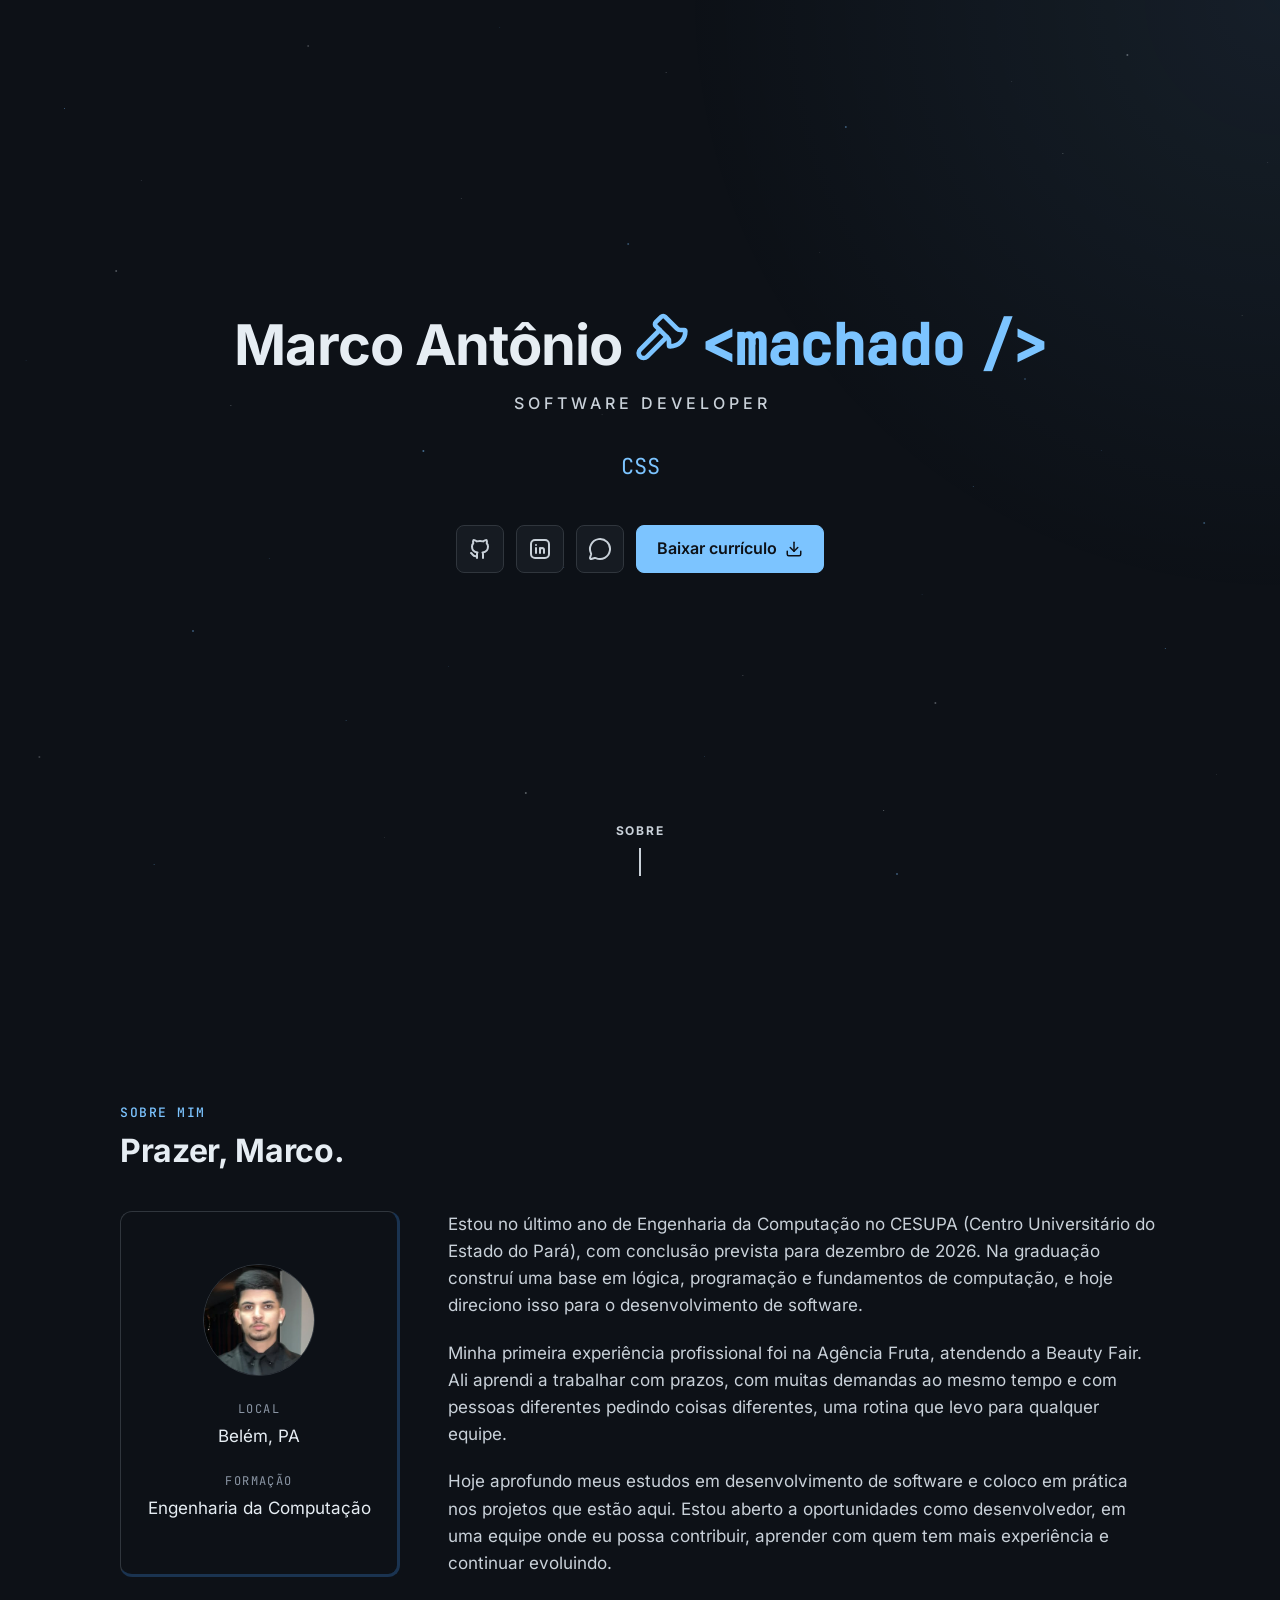
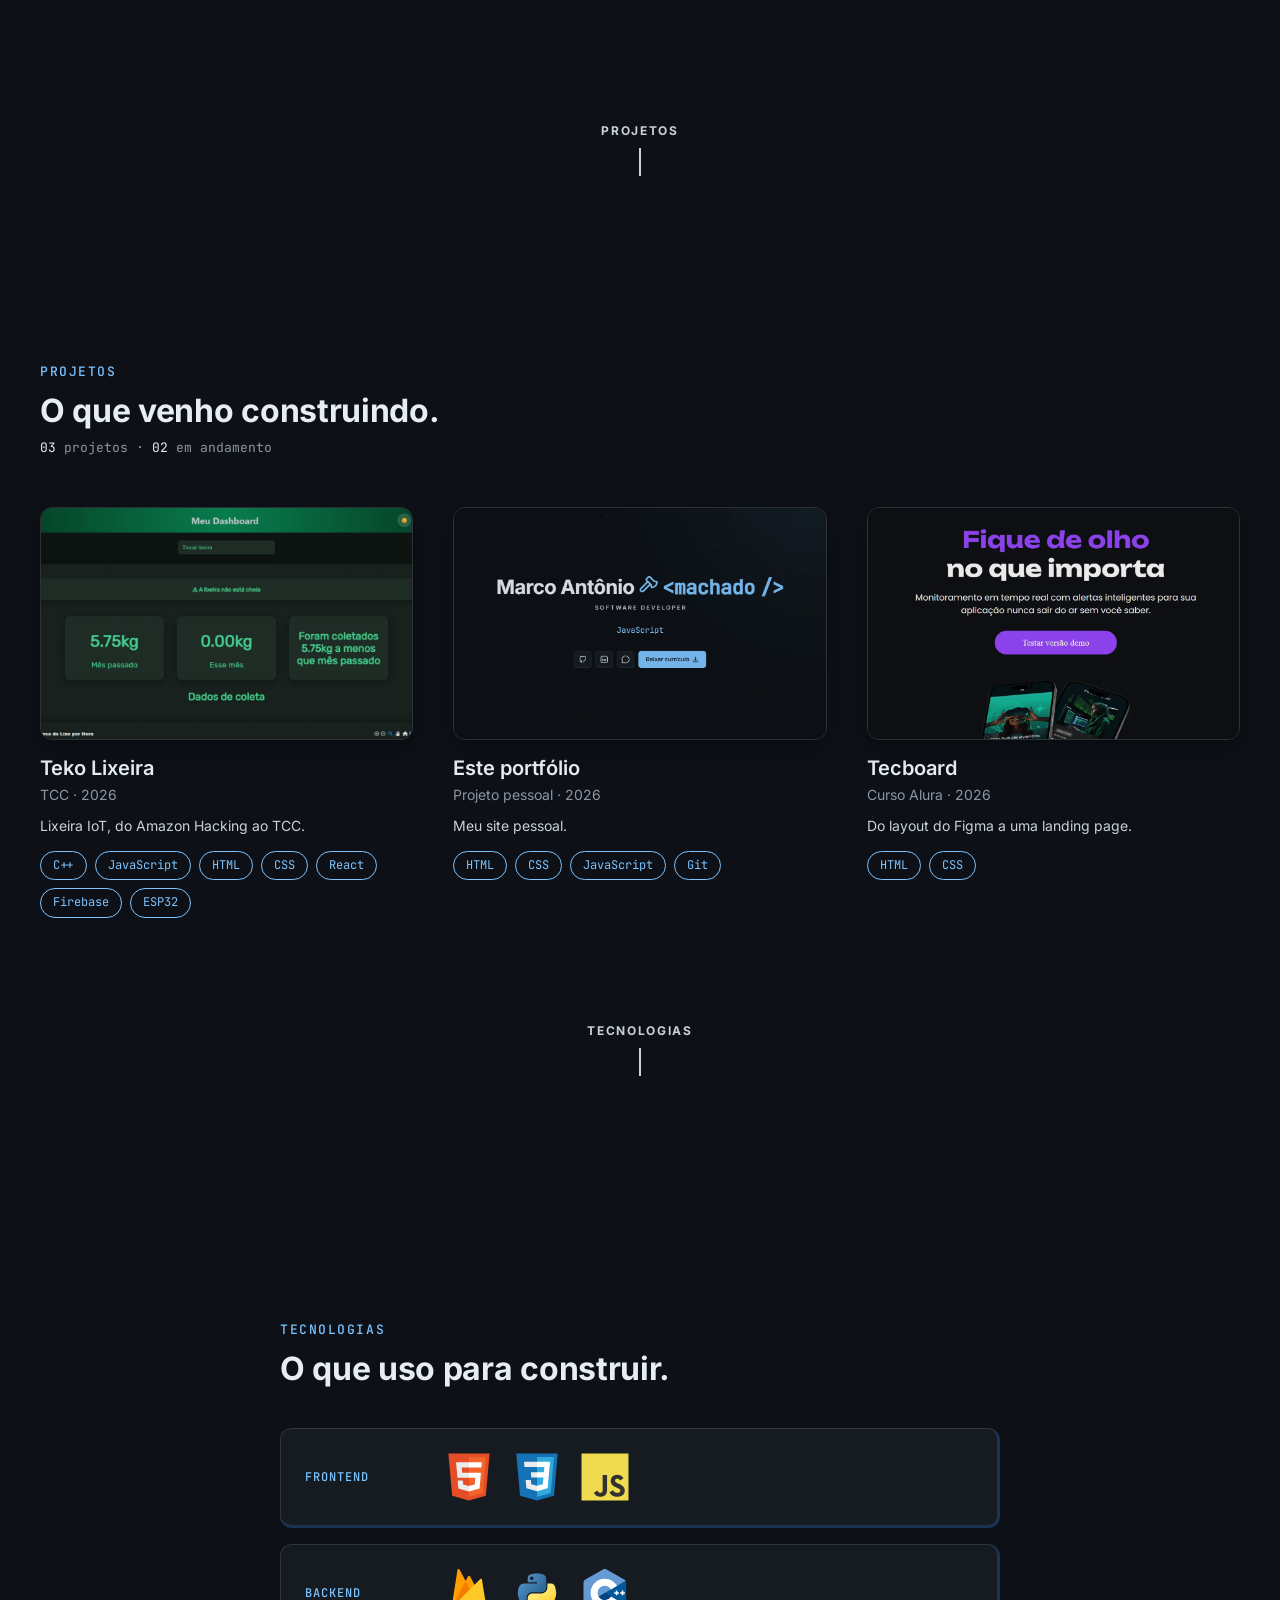
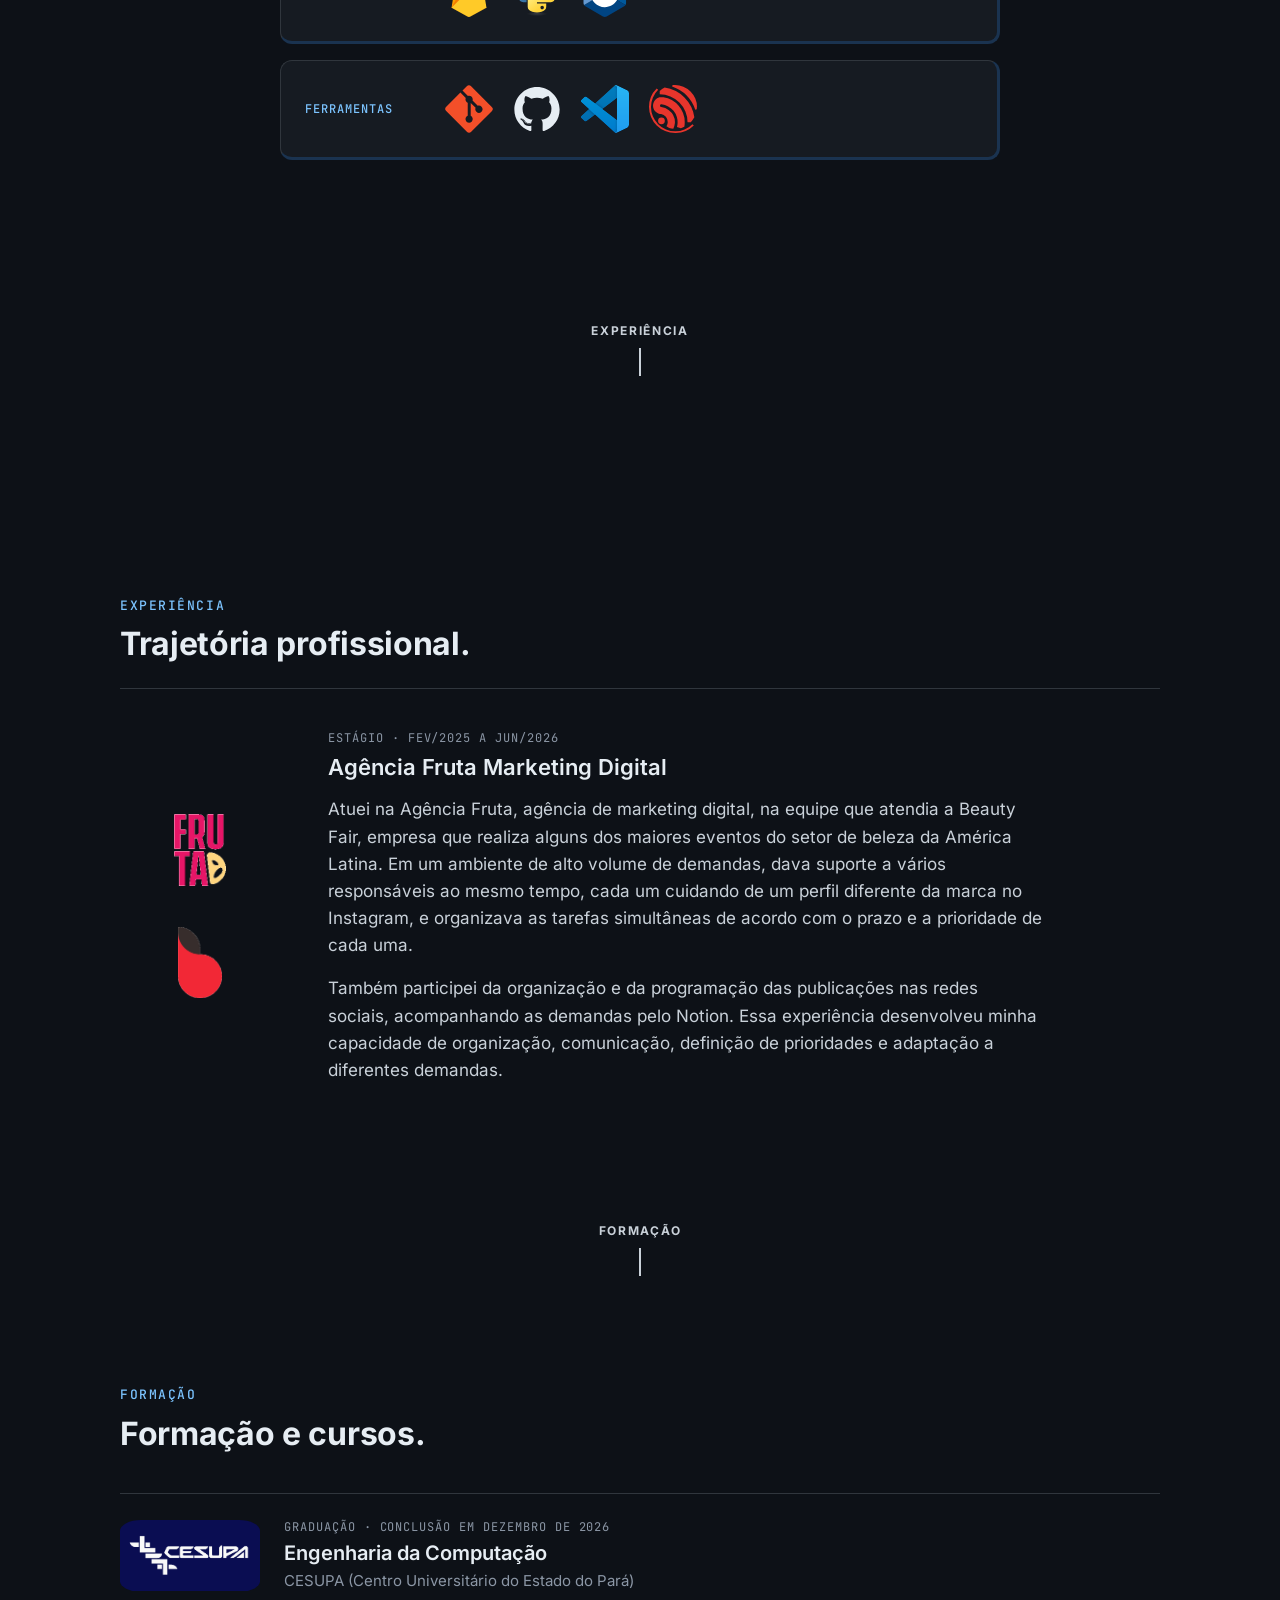
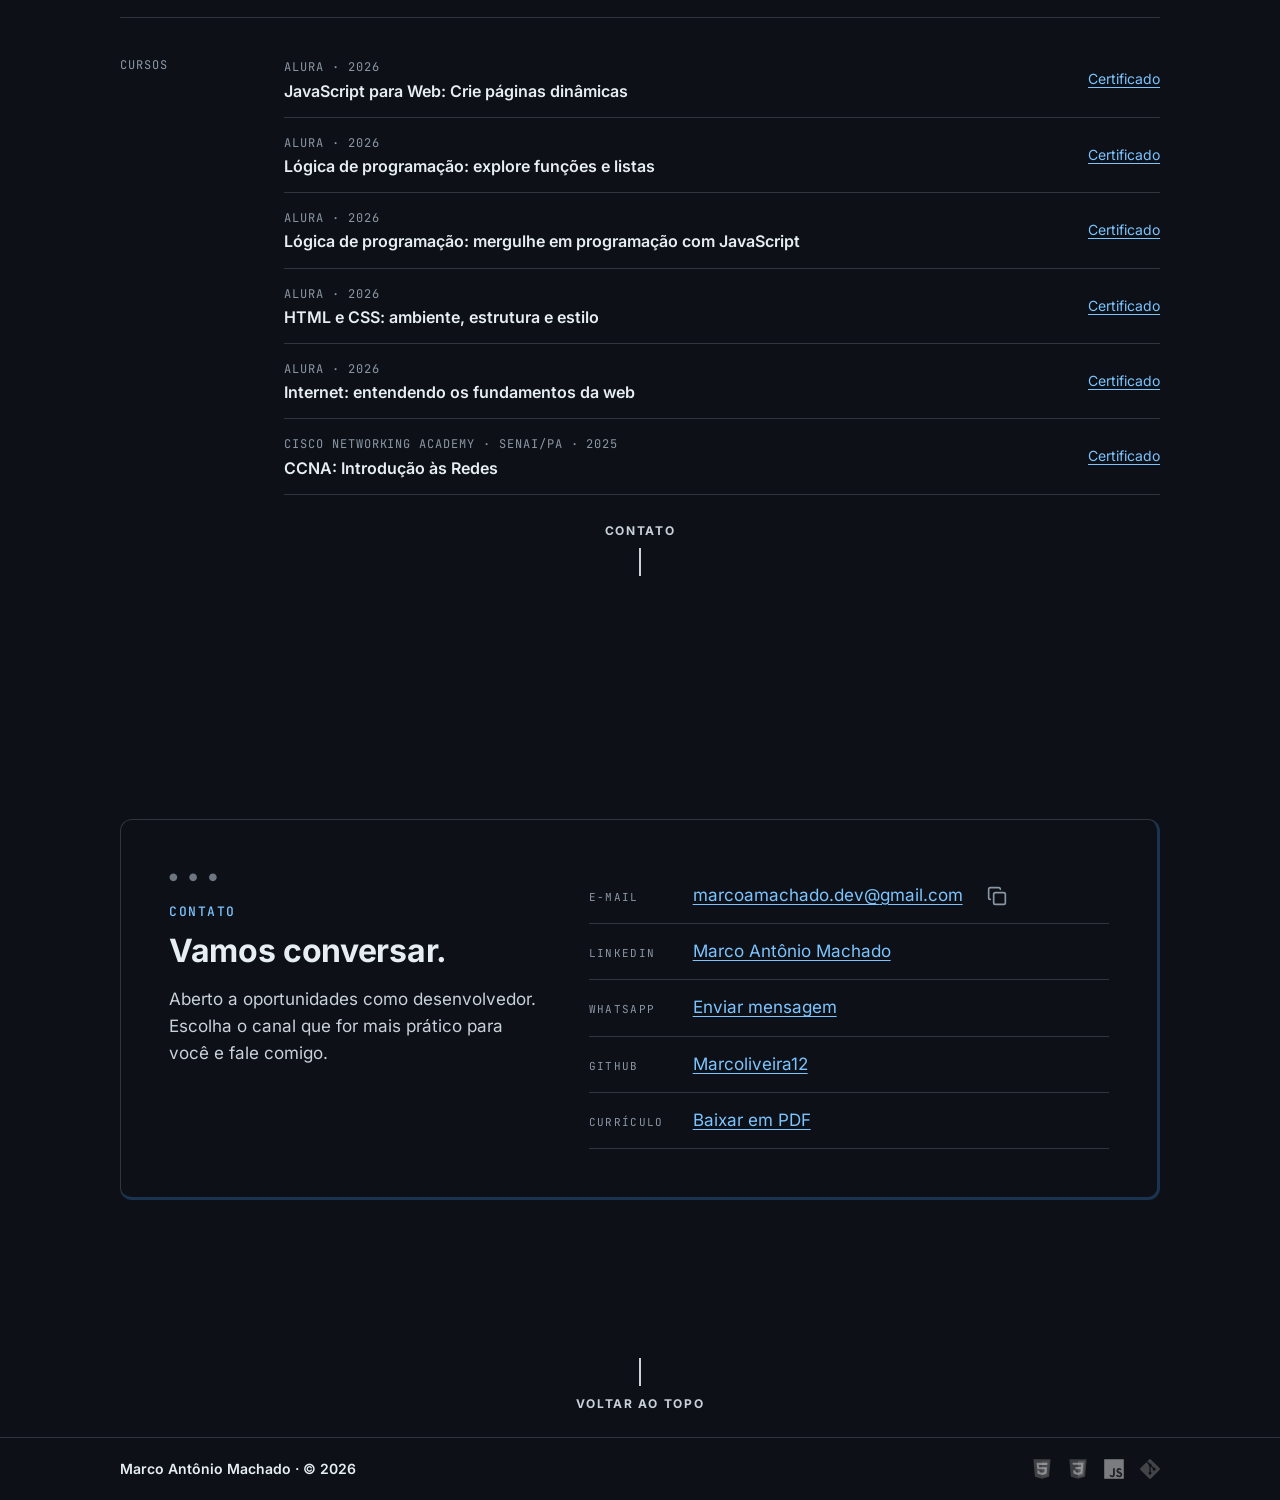
==== commit f06d01bc: "Atualiza as imagens dos cartões e padroniza A Teko Lixeira" ====
--- a/index.html
+++ b/index.html
@@ -55,7 +55,7 @@
 
                 <p class="inicio-cargo" lang="en">Software Developer</p>
 
-                <!-- Java entra aqui em 15/12/2026, junto com o array do script.js -->
+                
                 <p class="inicio-tecnologias">
                     <span class="inicio-palavra-caixa"><span class="inicio-palavra" aria-hidden="true">HTML · CSS · JavaScript · Git · GitHub</span></span>
                     <span class="visualmente-oculto">Tecnologias: HTML, CSS, JavaScript, Git e GitHub</span>
@@ -138,7 +138,7 @@
                         <div class="projeto-midia">
                             <a class="projeto-imagem-link" href="projetos/teko-lixeira.html" tabindex="-1" aria-hidden="true"><img
                                 class="projeto-imagem" src="img/projetos/teko/teko-card.webp"
-                                alt="Dashboard do Teko Lixeira mostrando o peso de lixo coletado no mês e o status da lixeira"
+                                alt="Dashboard da Teko Lixeira mostrando o peso de lixo coletado no mês e o status da lixeira"
                                 width="960" height="600" loading="lazy" decoding="async"></a>
                             <div class="projeto-acoes">
                                 <a class="projeto-acao" href="projetos/teko-lixeira.html" aria-label="Ver detalhes do projeto Teko Lixeira">
@@ -374,7 +374,7 @@
                     <li><span>GitHub</span> <a href="https://github.com/Marcoliveira12" target="_blank"
                         rel="noopener">Marcoliveira12<span class="visualmente-oculto"> (abre em nova aba)</span></a></li>
 
-                    <li><span>Currículo</span> <a href="docs/curriculo-marco-machado.pdf" target="_blank"
+                    <li><span>Currículo</span> <a href="docs/Curriculo-Marco-Antonio-Machado.pdf" target="_blank"
                         rel="noopener">Baixar em PDF<span class="visualmente-oculto"> (abre em nova aba)</span></a></li>
                 </ul>
             </div>
--- a/css/style.css
+++ b/css/style.css
@@ -2524,7 +2524,7 @@
     margin-top: 8px;
 }
 
-/*cartões de imagem do Teko: todas as molduras do mesmo tamanho (16 por 10), com borda azul*/
+/*cartões de imagem da Teko Lixeira: todas as molduras do mesmo tamanho (16 por 10), com borda azul*/
 .pagina-galeria-cartoes img {
     aspect-ratio: 16 / 10;
     object-fit: cover;
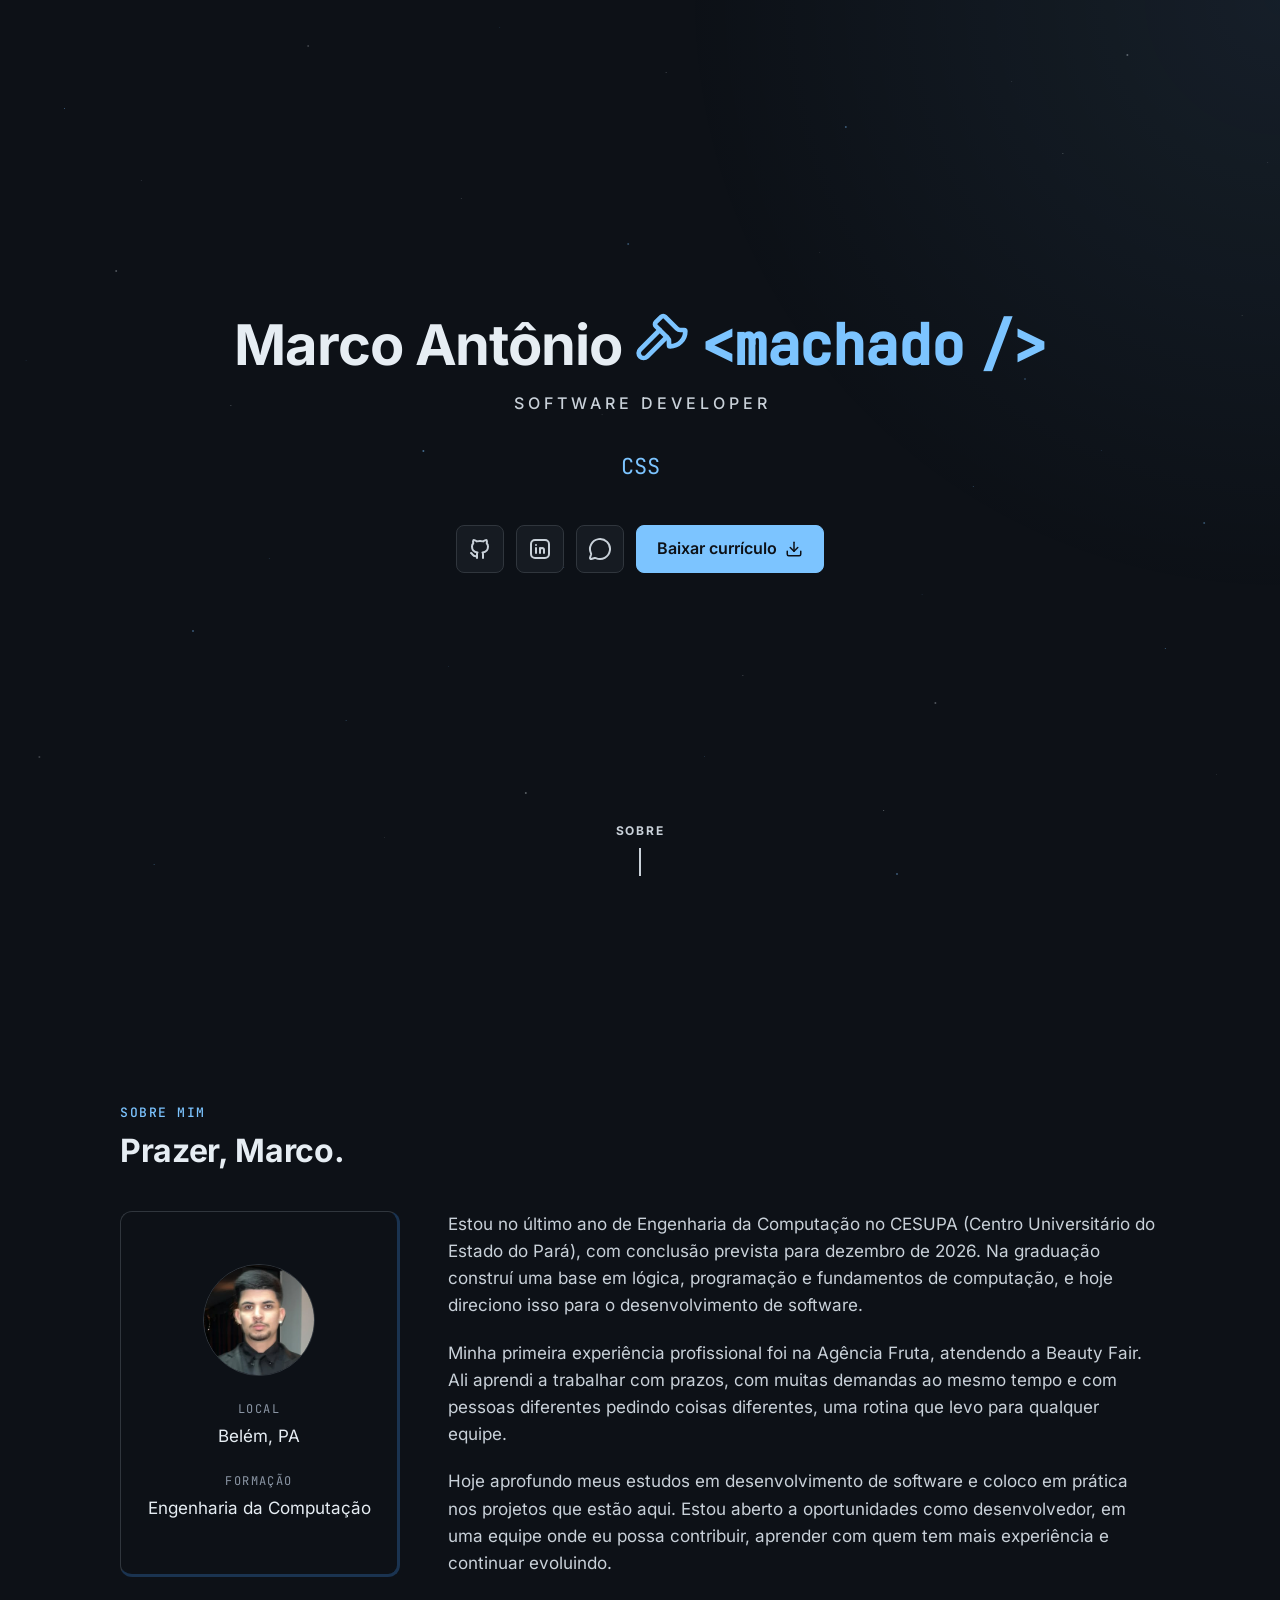
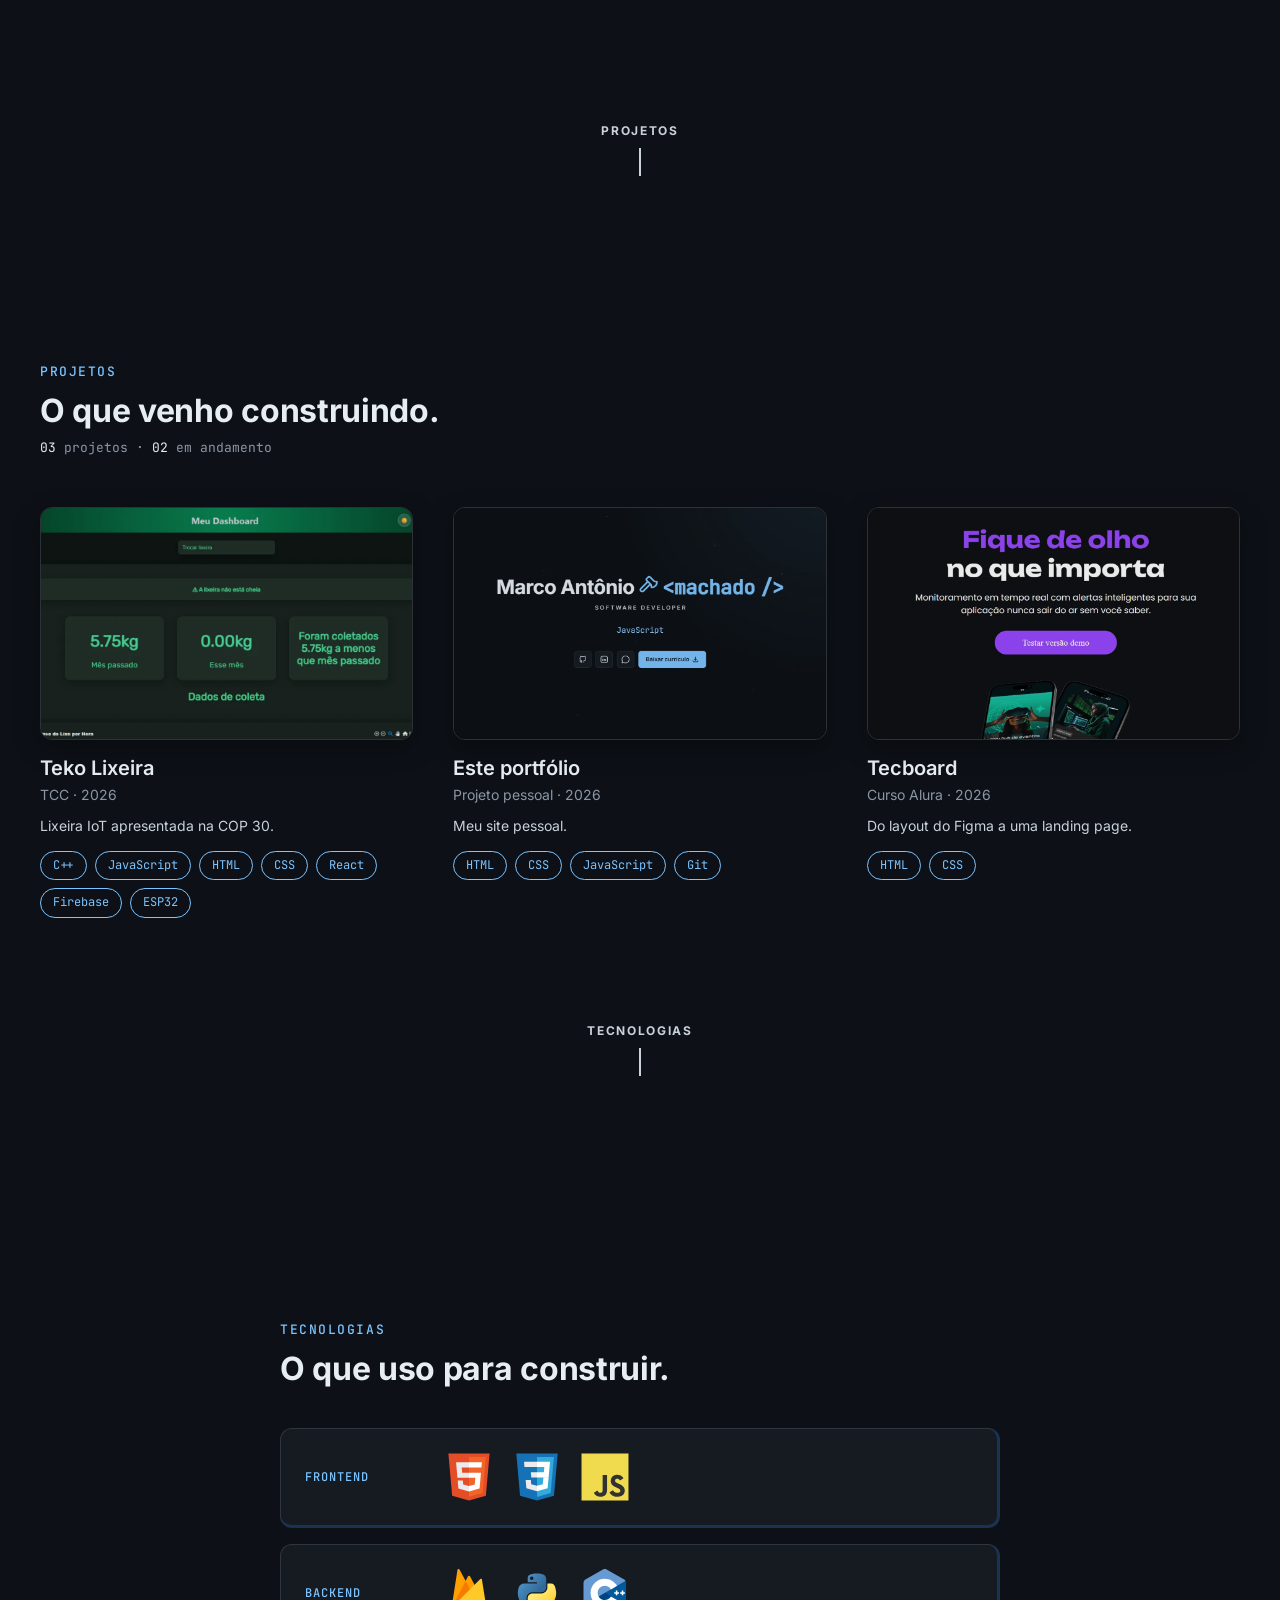
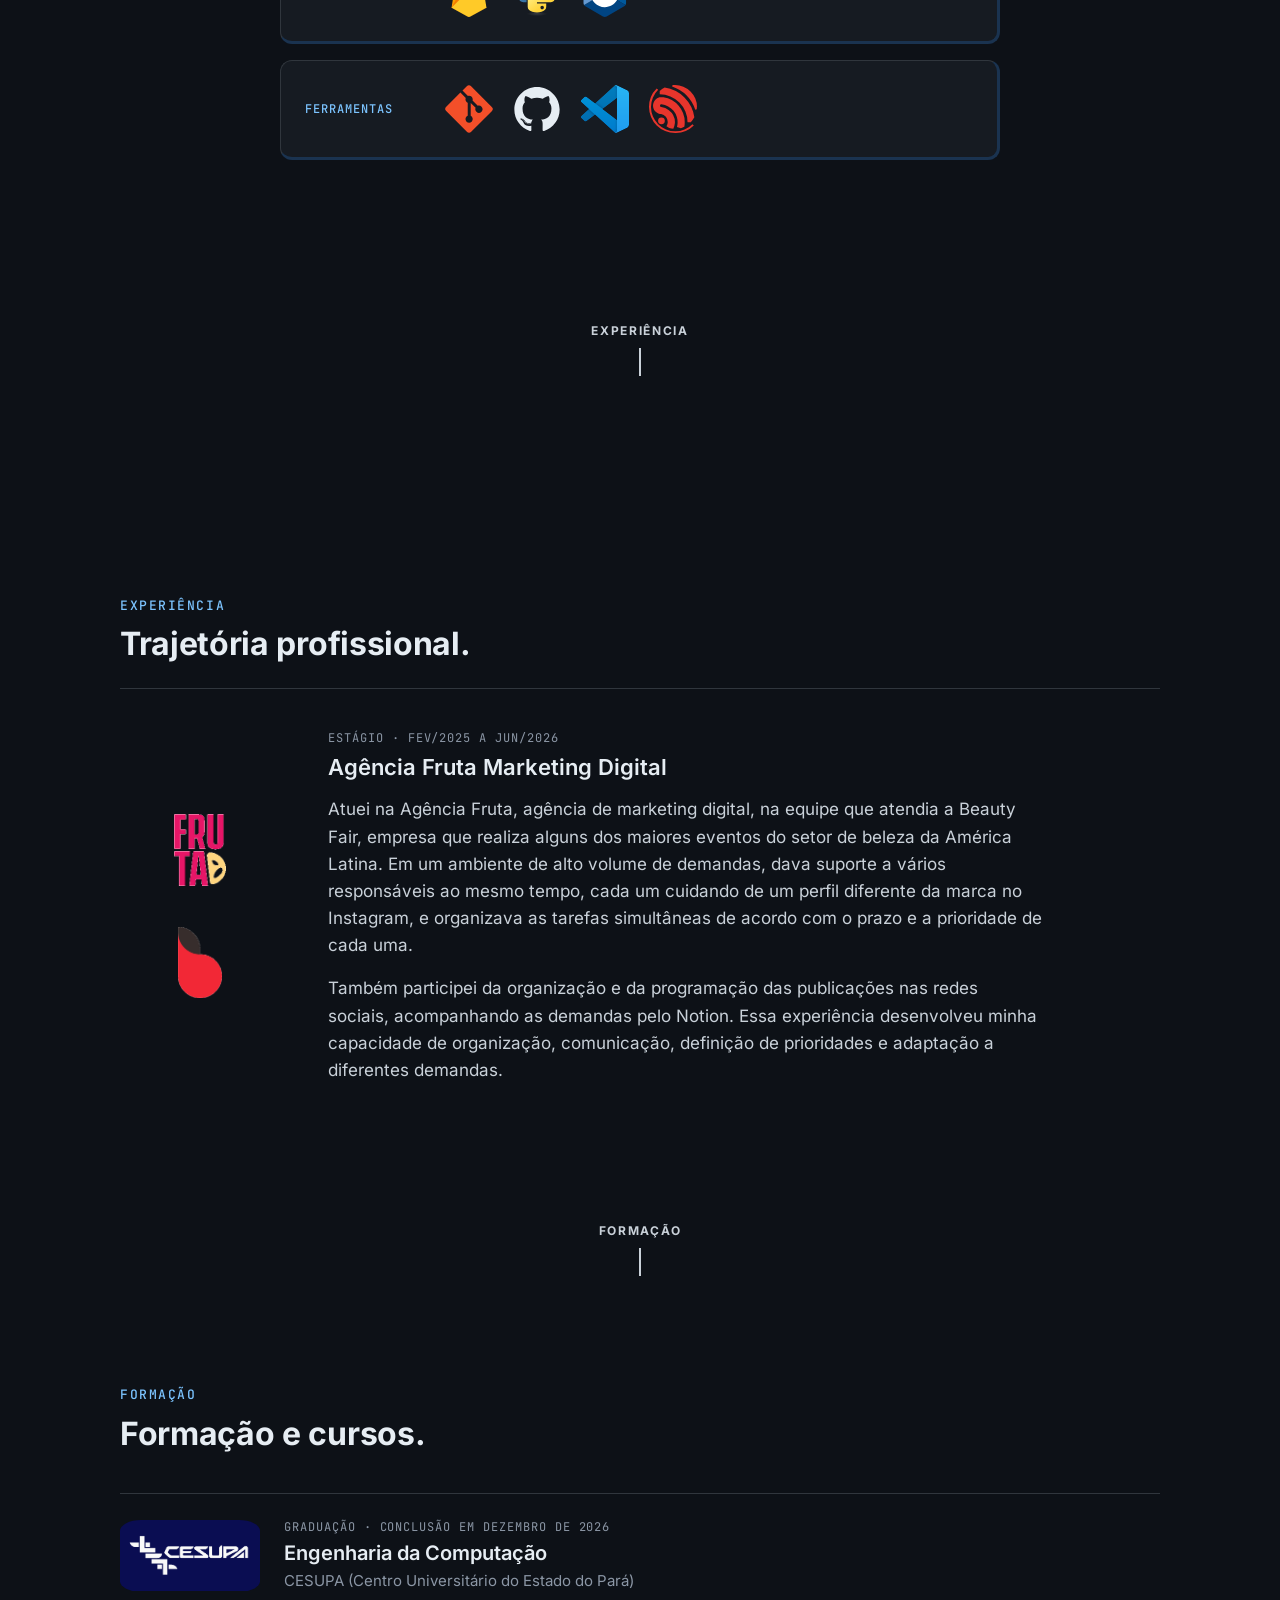
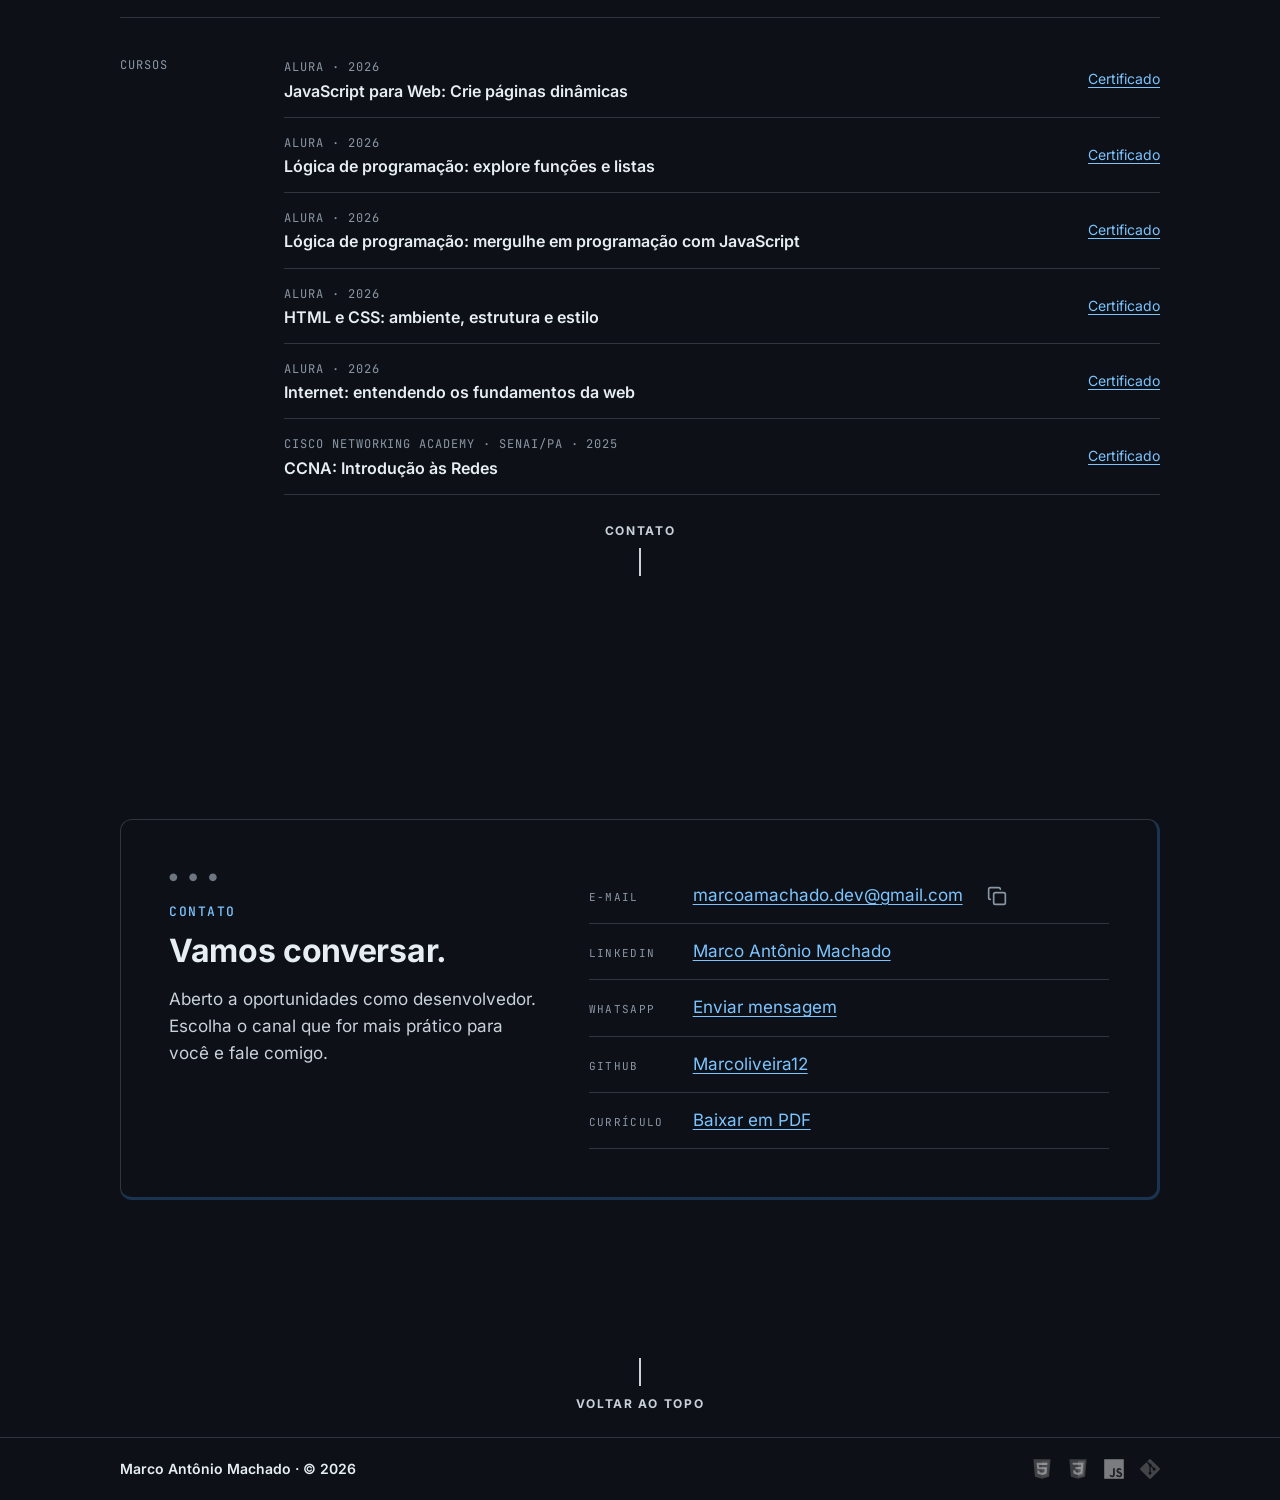
==== commit 81b0141a: "Atualiza textos dos projetos, README e .gitignore" ====
--- a/index.html
+++ b/index.html
@@ -154,7 +154,7 @@
 
                         <h3 class="projeto-titulo"><a class="projeto-link" href="projetos/teko-lixeira.html">Teko Lixeira</a></h3>
                         <p class="projeto-origem">TCC · 2026</p>
-                        <p class="projeto-descricao">Lixeira IoT, do Amazon Hacking ao TCC.</p>
+                        <p class="projeto-descricao">Lixeira IoT apresentada na COP 30.</p>
 
                         <ul class="projeto-tags" aria-label="Tecnologias usadas">
                             <li class="projeto-tag">C++</li>
@@ -200,7 +200,7 @@
                         <div class="projeto-midia">
                             <a class="projeto-imagem-link" href="projetos/tecboard.html" tabindex="-1" aria-hidden="true"><img
                                 class="projeto-imagem" src="img/projetos/tecboard/tecboard-card.webp"
-                                alt="Topo da landing page Tecboard, com o título Fique de olho no que importa, o botão Testar versão demo e celulares mostrando o aplicativo"
+                                alt="Página inicial da landing page do Tecboard, com o título Fique de olho no que importa e o botão Testar versão demo"
                                 width="960" height="600" loading="lazy" decoding="async"></a>
                             <div class="projeto-acoes">
                                 <a class="projeto-acao" href="projetos/tecboard.html" aria-label="Ver detalhes do projeto Tecboard">
@@ -234,7 +234,6 @@
         <!-- 4. TECNOLOGIAS -->
         <section id="tecnologias" class="revelar">
             <h2>Tecnologias</h2>
-            <!-- parágrafo provisório: o texto definitivo eu escrevo depois -->
             <p>O que uso para construir.</p>
 
             <!-- o bloco abaixo é montado pelo js/script.js a partir da lista gruposTecnologias -->
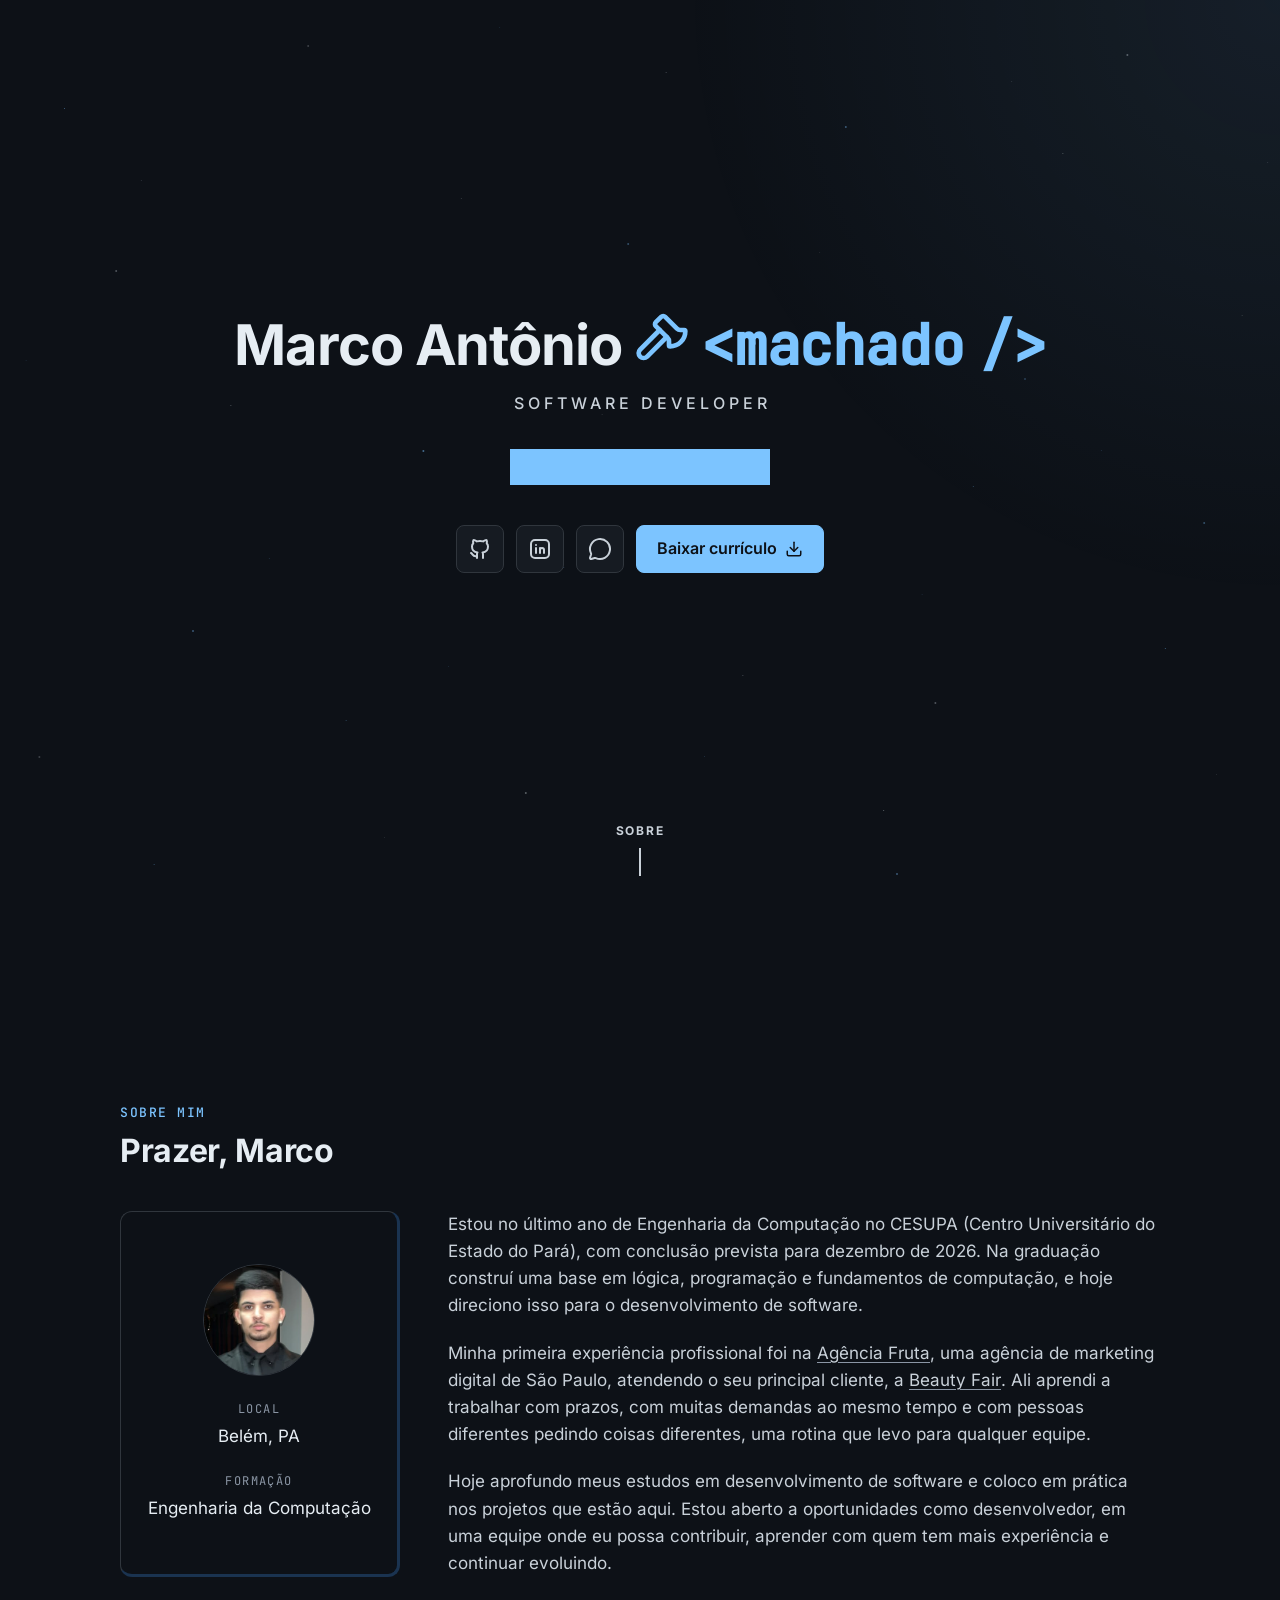
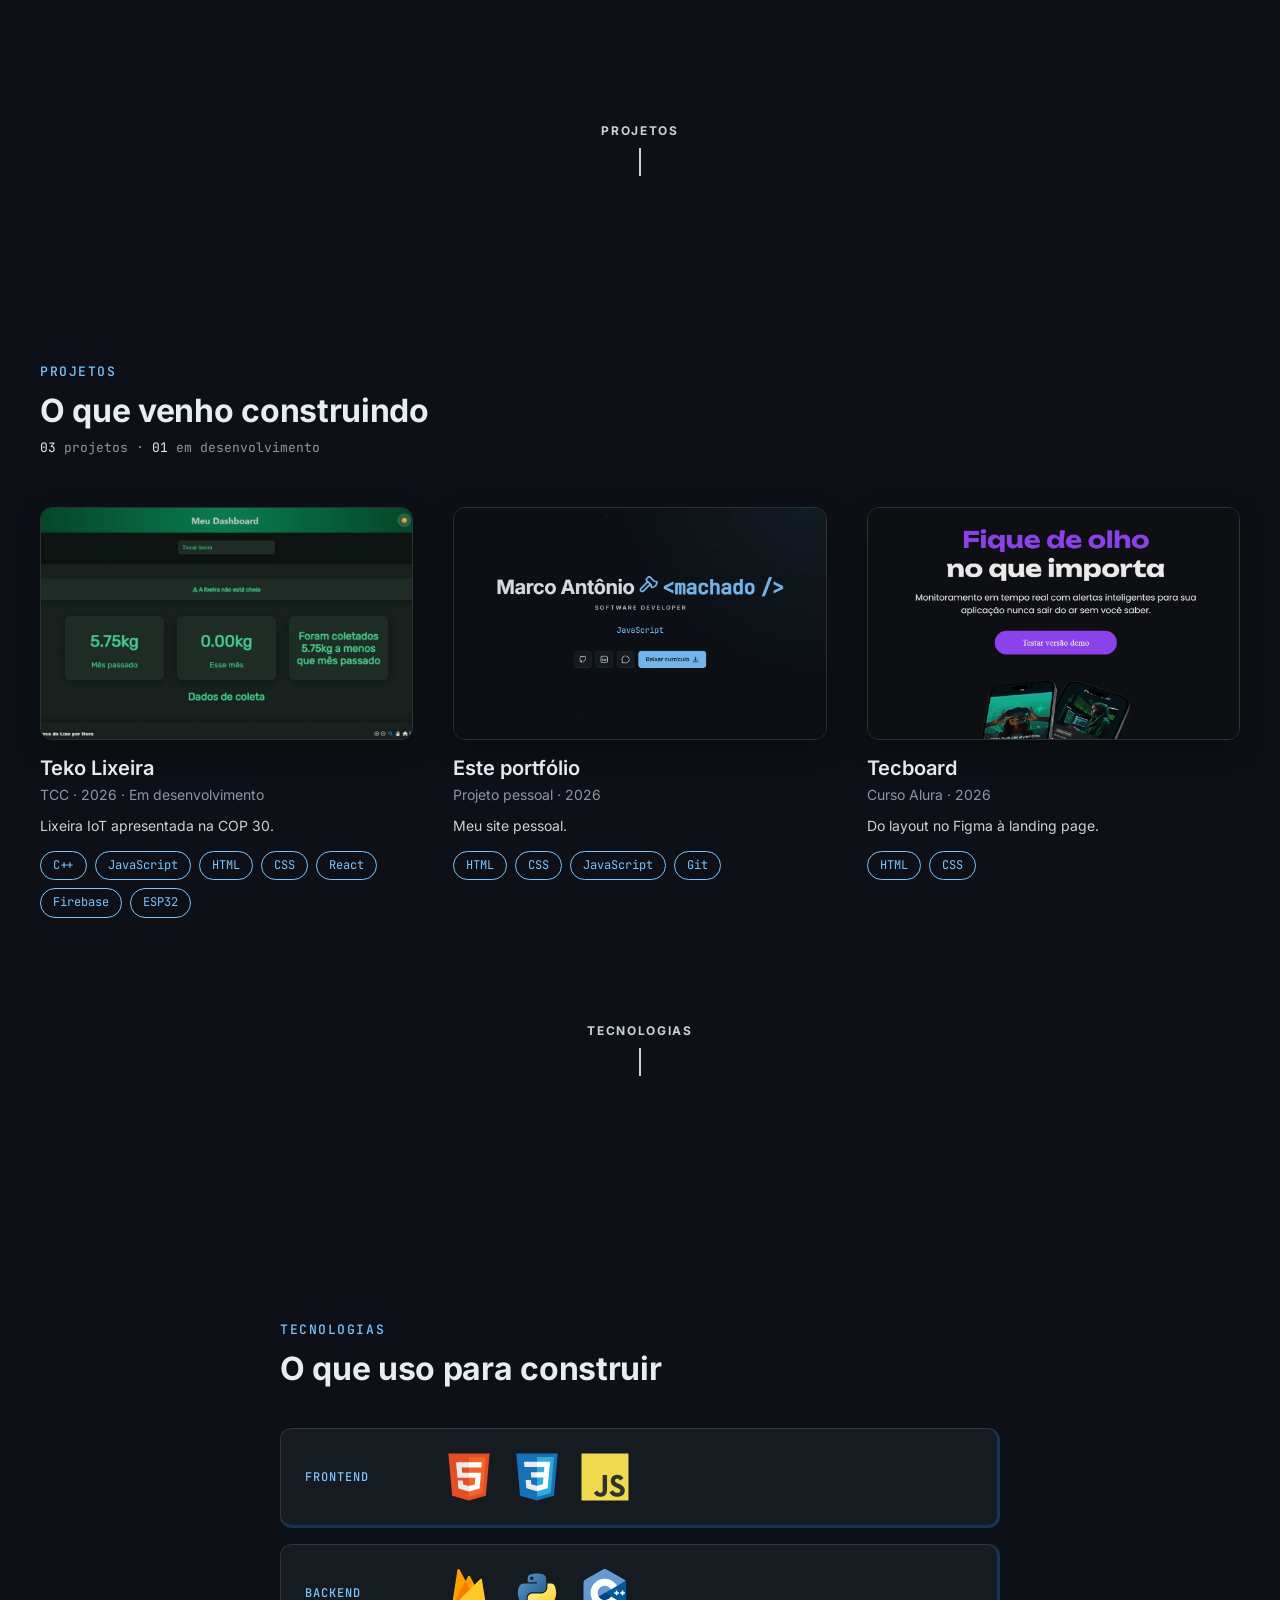
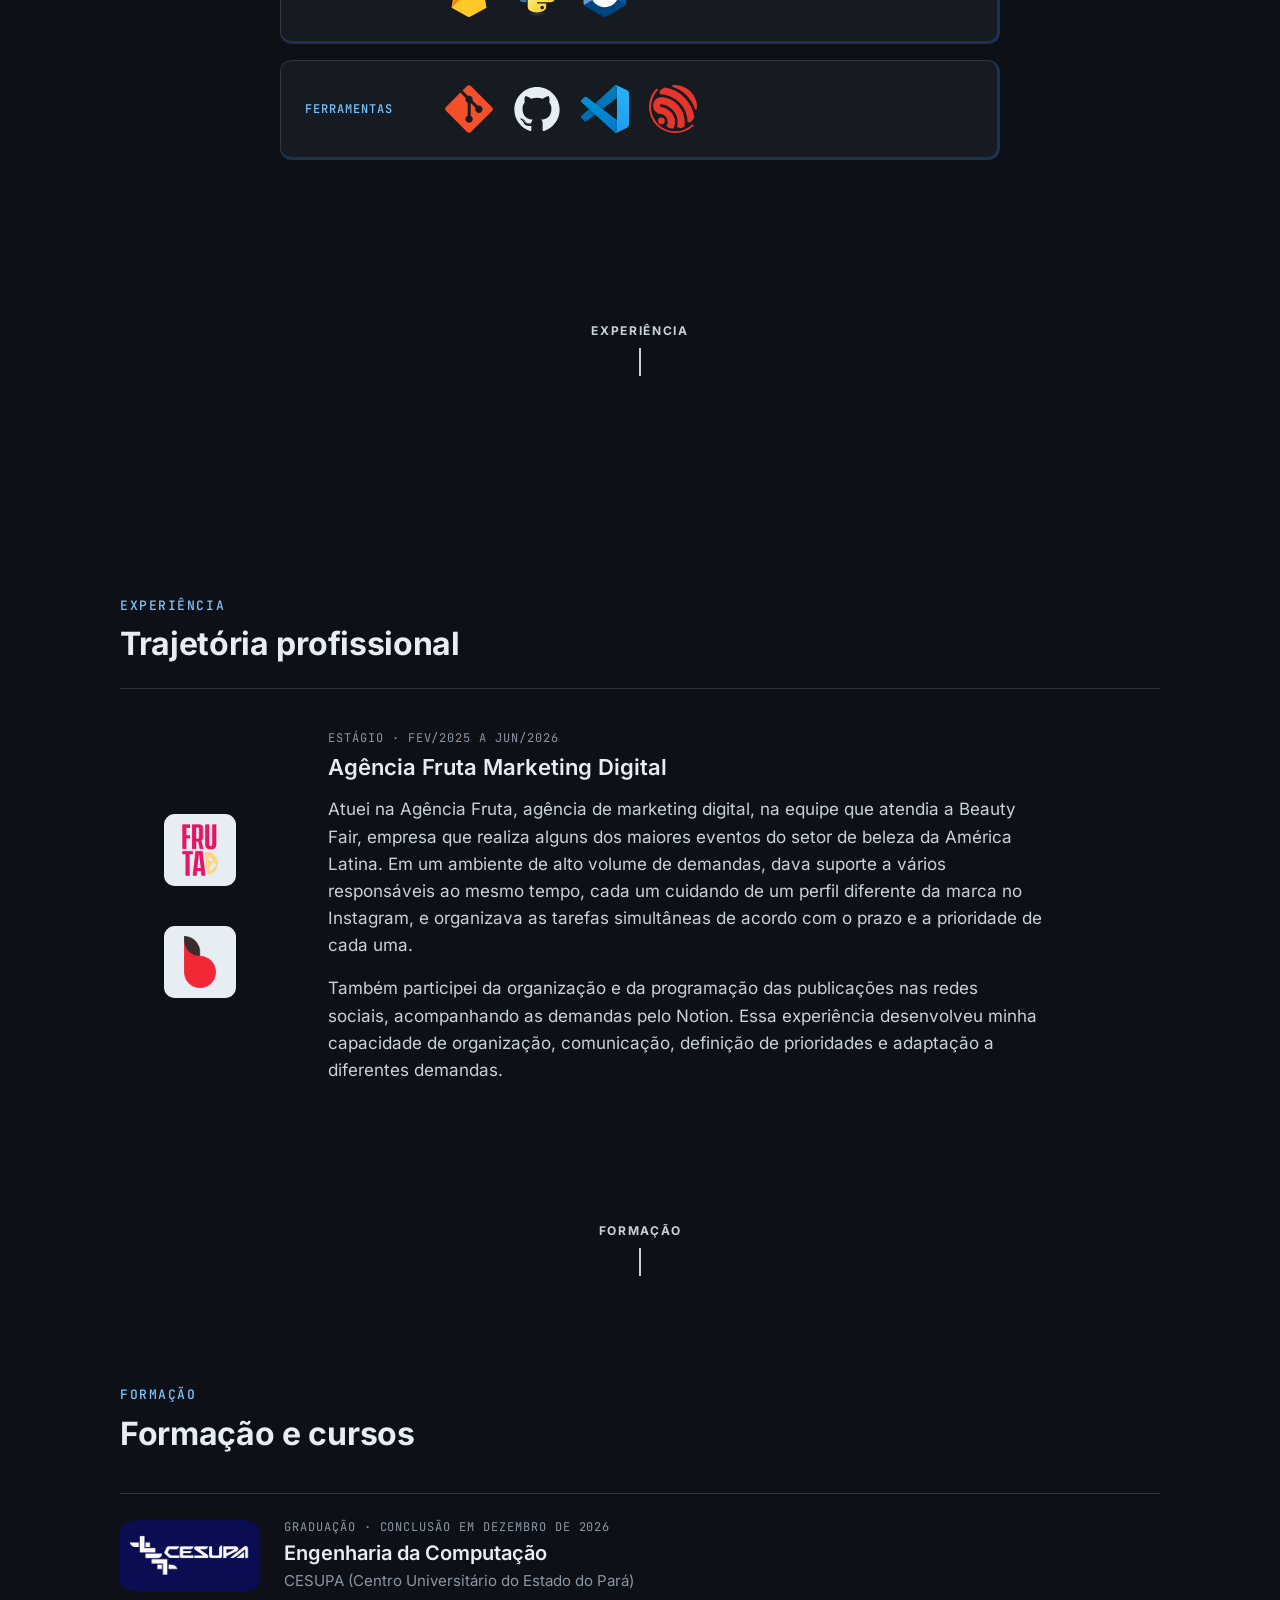
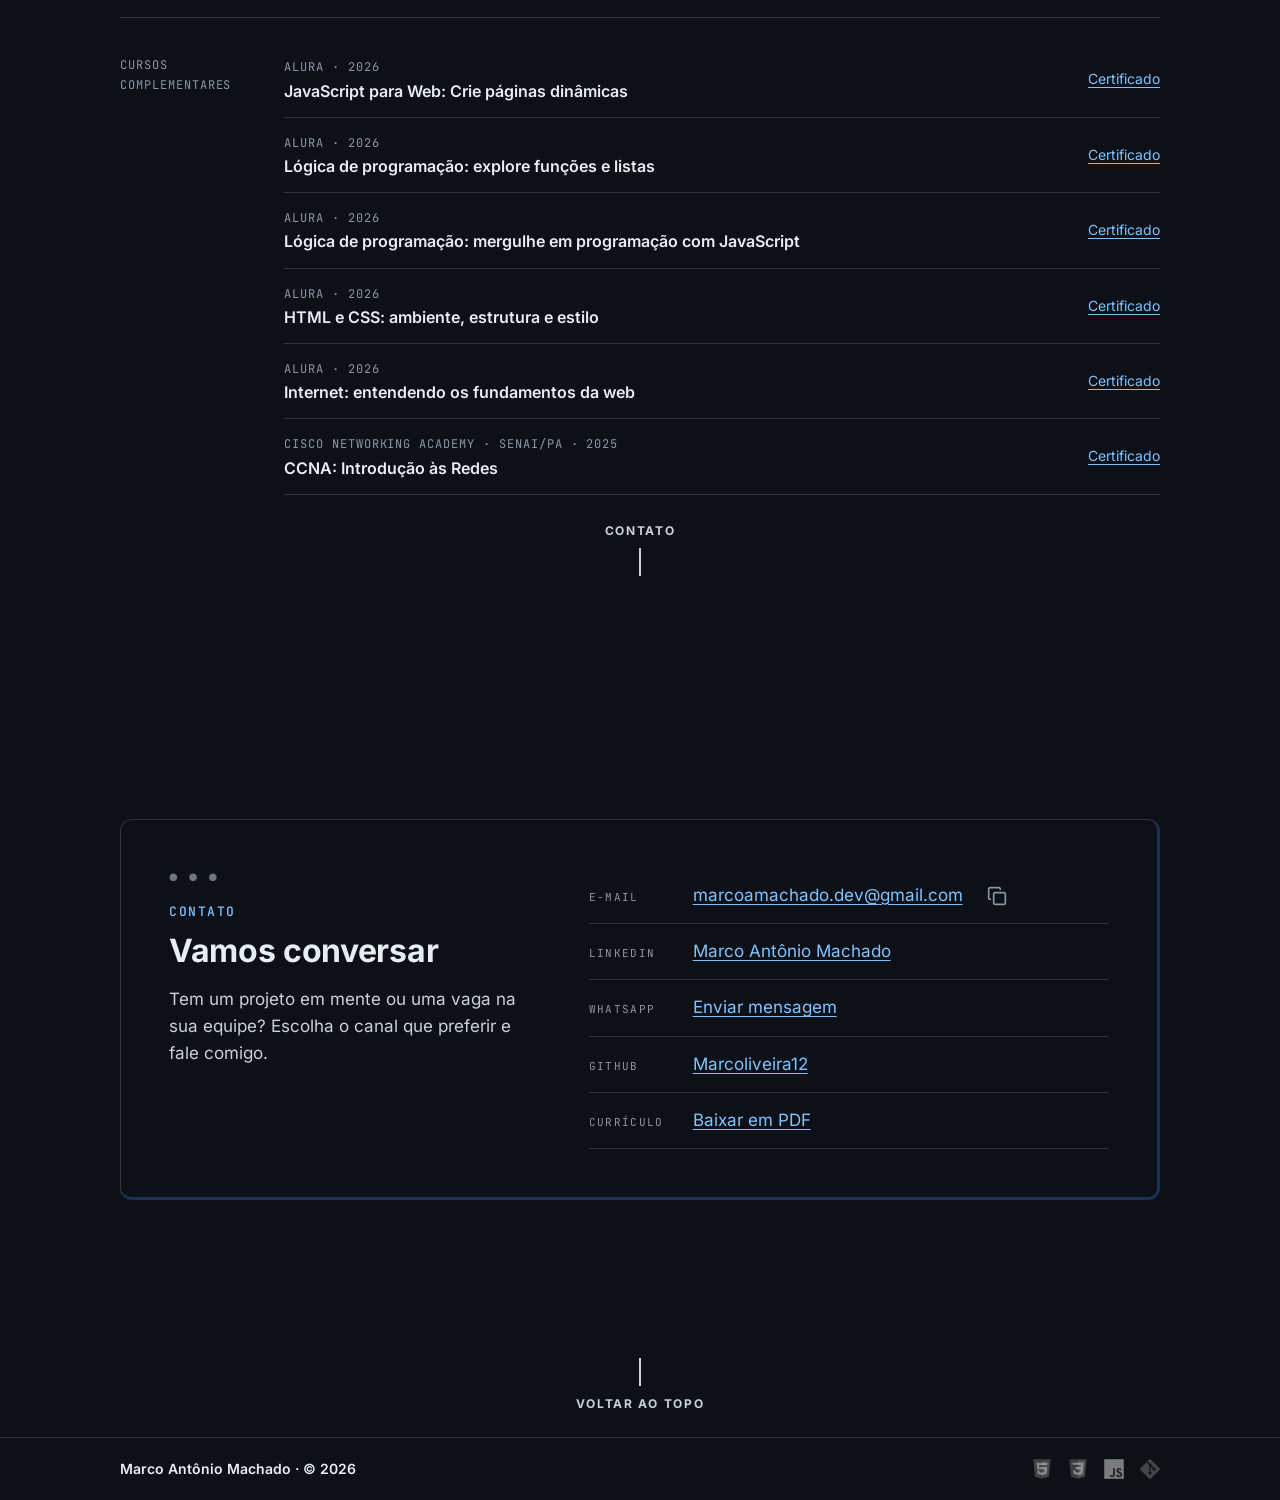
==== commit 1f8c785e: "Ajusta textos, status dos projetos e logos da Experiência" ====
--- a/index.html
+++ b/index.html
@@ -86,7 +86,7 @@
         <!-- 2. SOBRE MIM -->
         <section id="sobre" class="revelar">
             <h2>Sobre mim</h2>
-            <p>Prazer, Marco.</p>
+            <p>Prazer, Marco</p>
 
             <!-- cada par rótulo e valor fica num div, para os dois blocos ficarem um embaixo do outro com espaço entre eles -->
             <div class="sobre-cartao">
@@ -109,9 +109,13 @@
                     conclusão prevista para dezembro de 2026. Na graduação construí uma base em lógica, programação e
                     fundamentos de computação, e hoje direciono isso para o desenvolvimento de software.</p>
 
-                <p>Minha primeira experiência profissional foi na Agência Fruta, atendendo a Beauty Fair. Ali aprendi
-                    a trabalhar com prazos, com muitas demandas ao mesmo tempo e com pessoas diferentes pedindo coisas
-                    diferentes, uma rotina que levo para qualquer equipe.</p>
+                <p>Minha primeira experiência profissional foi na <a href="https://www.agenciafruta.com/"
+                    target="_blank" rel="noopener">Agência Fruta<span class="visualmente-oculto"> (abre em nova aba)</span></a>,
+                    uma agência de marketing digital de São Paulo, atendendo o seu principal cliente, a <a
+                    href="https://beautyfair.com.br/" target="_blank" rel="noopener">Beauty Fair<span
+                    class="visualmente-oculto"> (abre em nova aba)</span></a>. Ali aprendi a trabalhar com prazos, com
+                    muitas demandas ao mesmo tempo e com pessoas diferentes pedindo coisas diferentes, uma rotina que levo
+                    para qualquer equipe.</p>
 
                 <p>Hoje aprofundo meus estudos em desenvolvimento de software e coloco em prática nos projetos que estão
                     aqui. Estou aberto a oportunidades como desenvolvedor, em uma equipe onde eu possa contribuir,
@@ -122,9 +126,9 @@
         <!-- 3. PROJETOS -->
         <section id="projetos" class="revelar">
             <h2>Projetos</h2>
-            <p>O que venho construindo.</p>
-
-            <!-- "03 projetos · 02 em andamento": escrito pelo js/script.js a partir da lista de projetos (sem JavaScript fica vazio) -->
+            <p>O que venho construindo</p>
+
+            <!-- "03 projetos · 01 em desenvolvimento": escrito pelo js/script.js a partir da lista de projetos (sem JavaScript fica vazio) -->
             <p class="projetos-contadores"></p>
 
             <div class="projetos-lista">
@@ -153,7 +157,7 @@
                         </div>
 
                         <h3 class="projeto-titulo"><a class="projeto-link" href="projetos/teko-lixeira.html">Teko Lixeira</a></h3>
-                        <p class="projeto-origem">TCC · 2026</p>
+                        <p class="projeto-origem">TCC · 2026 · Em desenvolvimento</p>
                         <p class="projeto-descricao">Lixeira IoT apresentada na COP 30.</p>
 
                         <ul class="projeto-tags" aria-label="Tecnologias usadas">
@@ -220,7 +224,7 @@
 
                         <h3 class="projeto-titulo"><a class="projeto-link" href="projetos/tecboard.html">Tecboard</a></h3>
                         <p class="projeto-origem">Curso Alura · 2026</p>
-                        <p class="projeto-descricao">Do layout do Figma a uma landing page.</p>
+                        <p class="projeto-descricao">Do layout no Figma à landing page.</p>
 
                         <ul class="projeto-tags" aria-label="Tecnologias usadas">
                             <li class="projeto-tag">HTML</li>
@@ -234,7 +238,7 @@
         <!-- 4. TECNOLOGIAS -->
         <section id="tecnologias" class="revelar">
             <h2>Tecnologias</h2>
-            <p>O que uso para construir.</p>
+            <p>O que uso para construir</p>
 
             <!-- o bloco abaixo é montado pelo js/script.js a partir da lista gruposTecnologias -->
             <div class="tecnologias-grupos"></div>
@@ -251,18 +255,12 @@
         <!-- 5. EXPERIÊNCIA -->
         <section id="experiencia" class="revelar">
             <h2>Experiência</h2>
-            <p>Trajetória profissional.</p>
+            <p>Trajetória profissional</p>
 
             <article>
                 <div class="experiencia-logos">
-                    <a href="https://www.linkedin.com/company/agenciafruta/" target="_blank" rel="noopener"><img
-                        src="img/logo-agenciafruta.png" alt="Agência Fruta"><span
-                        class="visualmente-oculto"> no LinkedIn (abre em nova aba)</span><span
-                        class="experiencia-logo-rotulo" aria-hidden="true">Agência Fruta no LinkedIn</span></a>
-                    <a href="https://www.linkedin.com/company/beauty-fair/" target="_blank" rel="noopener"><img
-                        src="img/logo-beautyfair.png" alt="Beauty Fair"><span
-                        class="visualmente-oculto"> no LinkedIn (abre em nova aba)</span><span
-                        class="experiencia-logo-rotulo" aria-hidden="true">Beauty Fair no LinkedIn</span></a>
+                    <img src="img/logo-agenciafruta.png" alt="Agência Fruta">
+                    <img src="img/logo-beautyfair.png" alt="Beauty Fair">
                 </div>
 
                 <div class="experiencia-texto">
@@ -285,7 +283,7 @@
         <!-- 6. FORMAÇÃO -->
         <section id="formacao" class="revelar">
             <h2>Formação</h2>
-            <p>Formação e cursos.</p>
+            <p>Formação e cursos</p>
 
             <article>
                 <img src="img/logo-cesupa.png" alt="">
@@ -297,7 +295,7 @@
             </article>
 
             <div class="formacao-cursos">
-                <p class="formacao-cursos-rotulo">Cursos</p>
+                <p class="formacao-cursos-rotulo">Cursos<br>complementares</p>
                 <ul>
                     <li>
                         <h3>JavaScript para Web: Crie páginas dinâmicas</h3>
@@ -345,9 +343,9 @@
             <div class="contato-cartao">
                 <div class="contato-texto">
                     <h2>Contato</h2>
-                    <p>Vamos conversar.</p>
-                    <p class="contato-convite">Aberto a oportunidades como desenvolvedor. Escolha o canal que for mais
-                        prático para você e fale comigo.</p>
+                    <p>Vamos conversar</p>
+                    <p class="contato-convite">Tem um projeto em mente ou uma vaga na sua equipe? Escolha o canal que
+                        preferir e fale comigo.</p>
                 </div>
 
                 <ul>
--- a/css/style.css
+++ b/css/style.css
@@ -286,12 +286,11 @@
     margin-bottom: 40px;
 }
 
-/*balãozinho com o nome, escondido acima do botão ou do logo (Início, Projetos, Tecnologias, Experiência, Contato e rodapé).
+/*balãozinho com o nome, escondido acima do botão ou do logo (Início, Projetos, Tecnologias, Contato e rodapé).
 O leitor de tela usa o texto oculto ou o aria-label de cada botão*/
 .inicio-icone-rotulo,
 .projeto-acao-rotulo,
 .tecnologias-nome,
-.experiencia-logo-rotulo,
 .contato-dica {
     position: absolute;
     bottom: 100%;
@@ -312,8 +311,7 @@
 /*8px entre o balãozinho e o botão (no Contato ele fica colado, porque o botão de copiar já é maior que o ícone)*/
 .inicio-icone-rotulo,
 .projeto-acao-rotulo,
-.tecnologias-nome,
-.experiencia-logo-rotulo {
+.tecnologias-nome {
     margin-bottom: 8px;
 }
 
@@ -1201,6 +1199,20 @@
     margin-bottom: 0;
 }
 
+/*links da Agência Fruta e da Beauty Fair: cor do texto com sublinhado fino cinza*/
+#sobre > div p a {
+    color: inherit;
+    text-decoration-thickness: 1px;
+    text-decoration-color: #8B96A5;
+}
+
+/*no hover e no foco pelo teclado, texto e sublinhado ficam azuis*/
+#sobre > div p a:hover,
+#sobre > div p a:focus-visible {
+    color: #7CC4FF;
+    text-decoration-color: #7CC4FF;
+}
+
 /*Sobre mim no tablet e no celular: 32px do título até o cartão*/
 @media (max-width: 899px) {
 
@@ -1286,6 +1298,14 @@
     .sobre-cartao:hover {
         border-right-color: #7CC4FF;
         border-bottom-color: #7CC4FF;
+    }
+}
+
+/*Sobre mim com movimento: links mudam de cor suave*/
+@media (prefers-reduced-motion: no-preference) {
+
+    #sobre > div p a {
+        transition: color 0.2s ease-out, text-decoration-color 0.2s ease-out;
     }
 }
 
@@ -1819,7 +1839,7 @@
 
 /* ===== EXPERIÊNCIA ===== */
 
-/*linha embaixo de "Trajetória profissional."*/
+/*linha embaixo de "Trajetória profissional"*/
 #experiencia h2 + p {
     border-bottom: 1px solid #30363D;
     padding-bottom: 24px;
@@ -1842,26 +1862,15 @@
     gap: 40px;
 }
 
-/*relative para o balãozinho do LinkedIn se posicionar em cima da logo; z-index 5 deixa ele acima do que estiver perto*/
-.experiencia-logos a {
-    position: relative;
-}
-
-.experiencia-logo-rotulo {
-    z-index: 5;
-}
-
-/*balãozinho aparece no foco pelo teclado*/
-.experiencia-logos a:focus-visible .experiencia-logo-rotulo {
-    opacity: 1;
-}
-
+/*cada logo num quadrado claro de 72px, com 10px de folga em volta*/
 #experiencia img {
-    width: auto;
-    height: auto;
-    max-width: 160px;
-    max-height: 72px;
+    width: 72px;
+    height: 72px;
+    box-sizing: border-box;
+    padding: 10px;
     object-fit: contain;
+    background-color: #E6EDF3;
+    border-radius: 15%;
 }
 
 /*textos do estágio: rótulo com a data, nome da empresa e parágrafos*/
@@ -1905,12 +1914,6 @@
         justify-content: flex-start;
         gap: 16px 32px;
     }
-
-    /*balãozinho começa na borda esquerda da logo, para o da Agência Fruta não sair da tela*/
-    .experiencia-logo-rotulo {
-        left: 0;
-        transform: none;
-    }
 }
 
 /*Experiência no celular*/
@@ -1925,34 +1928,6 @@
     /*logos no centro*/
     .experiencia-logos {
         justify-content: center;
-    }
-}
-
-/*Experiência com mouse: balãozinho do LinkedIn aparece no hover da logo*/
-@media (hover: hover) {
-
-    .experiencia-logos a:hover .experiencia-logo-rotulo {
-        opacity: 1;
-    }
-}
-
-/*Experiência com movimento: balãozinho aparece e some suave*/
-@media (prefers-reduced-motion: no-preference) {
-
-    .experiencia-logo-rotulo {
-        transition: opacity 0.2s ease-out;
-    }
-}
-
-/*Experiência com mouse e movimento: logos sobem 2px*/
-@media (hover: hover) and (prefers-reduced-motion: no-preference) {
-
-    .experiencia-logos a {
-        transition: transform 0.2s ease-out;
-    }
-
-    .experiencia-logos a:hover {
-        transform: translateY(-2px);
     }
 }
 
@@ -1994,7 +1969,7 @@
     color: #8B96A5;
 }
 
-/*cursos em duas colunas (rótulo "CURSOS" à esquerda e lista à direita)*/
+/*cursos em duas colunas (rótulo "CURSOS COMPLEMENTARES" à esquerda e lista à direita)*/
 .formacao-cursos {
     display: grid;
     grid-template-columns: 140px 1fr;
@@ -2043,7 +2018,7 @@
     font-size: 14px;
 }
 
-/*Formação no tablet e no celular: o rótulo "CURSOS" sobe para cima da lista*/
+/*Formação no tablet e no celular: o rótulo "CURSOS COMPLEMENTARES" sobe para cima da lista*/
 @media (max-width: 899px) {
 
     .formacao-cursos {
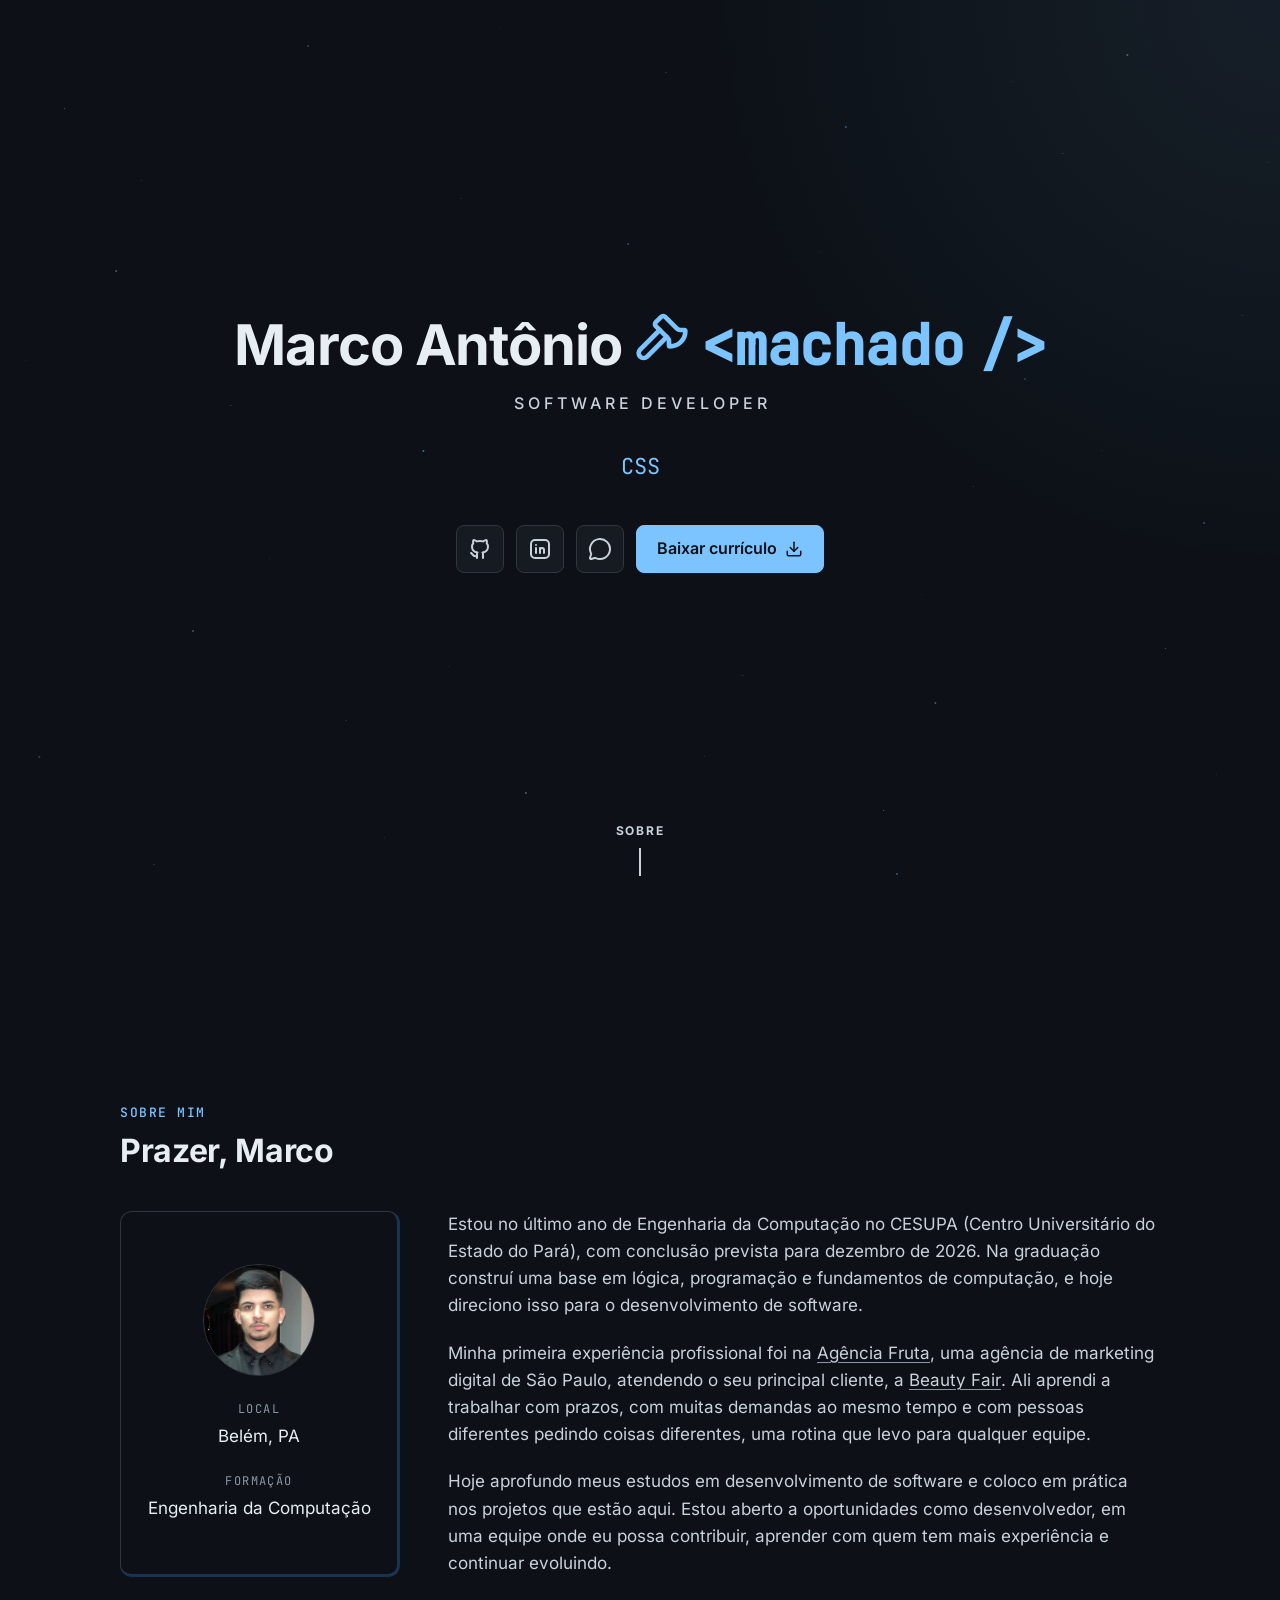
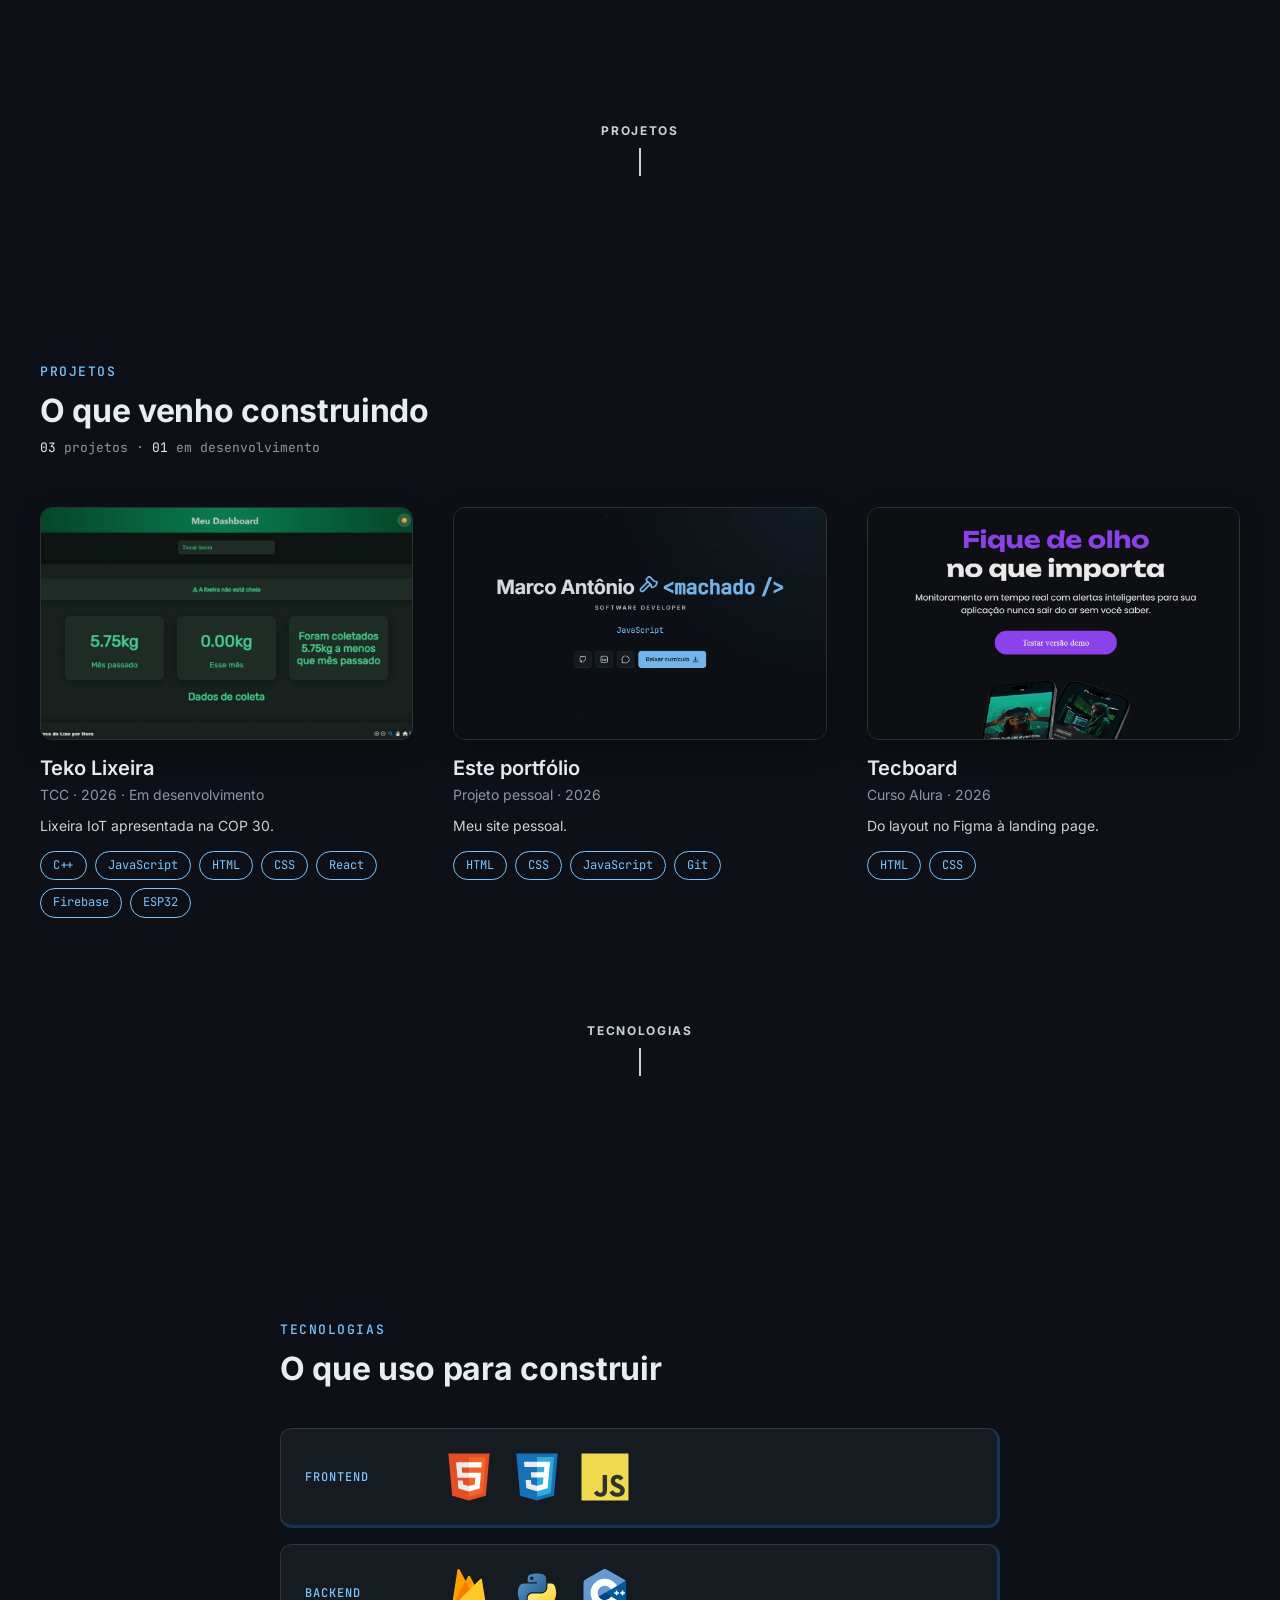
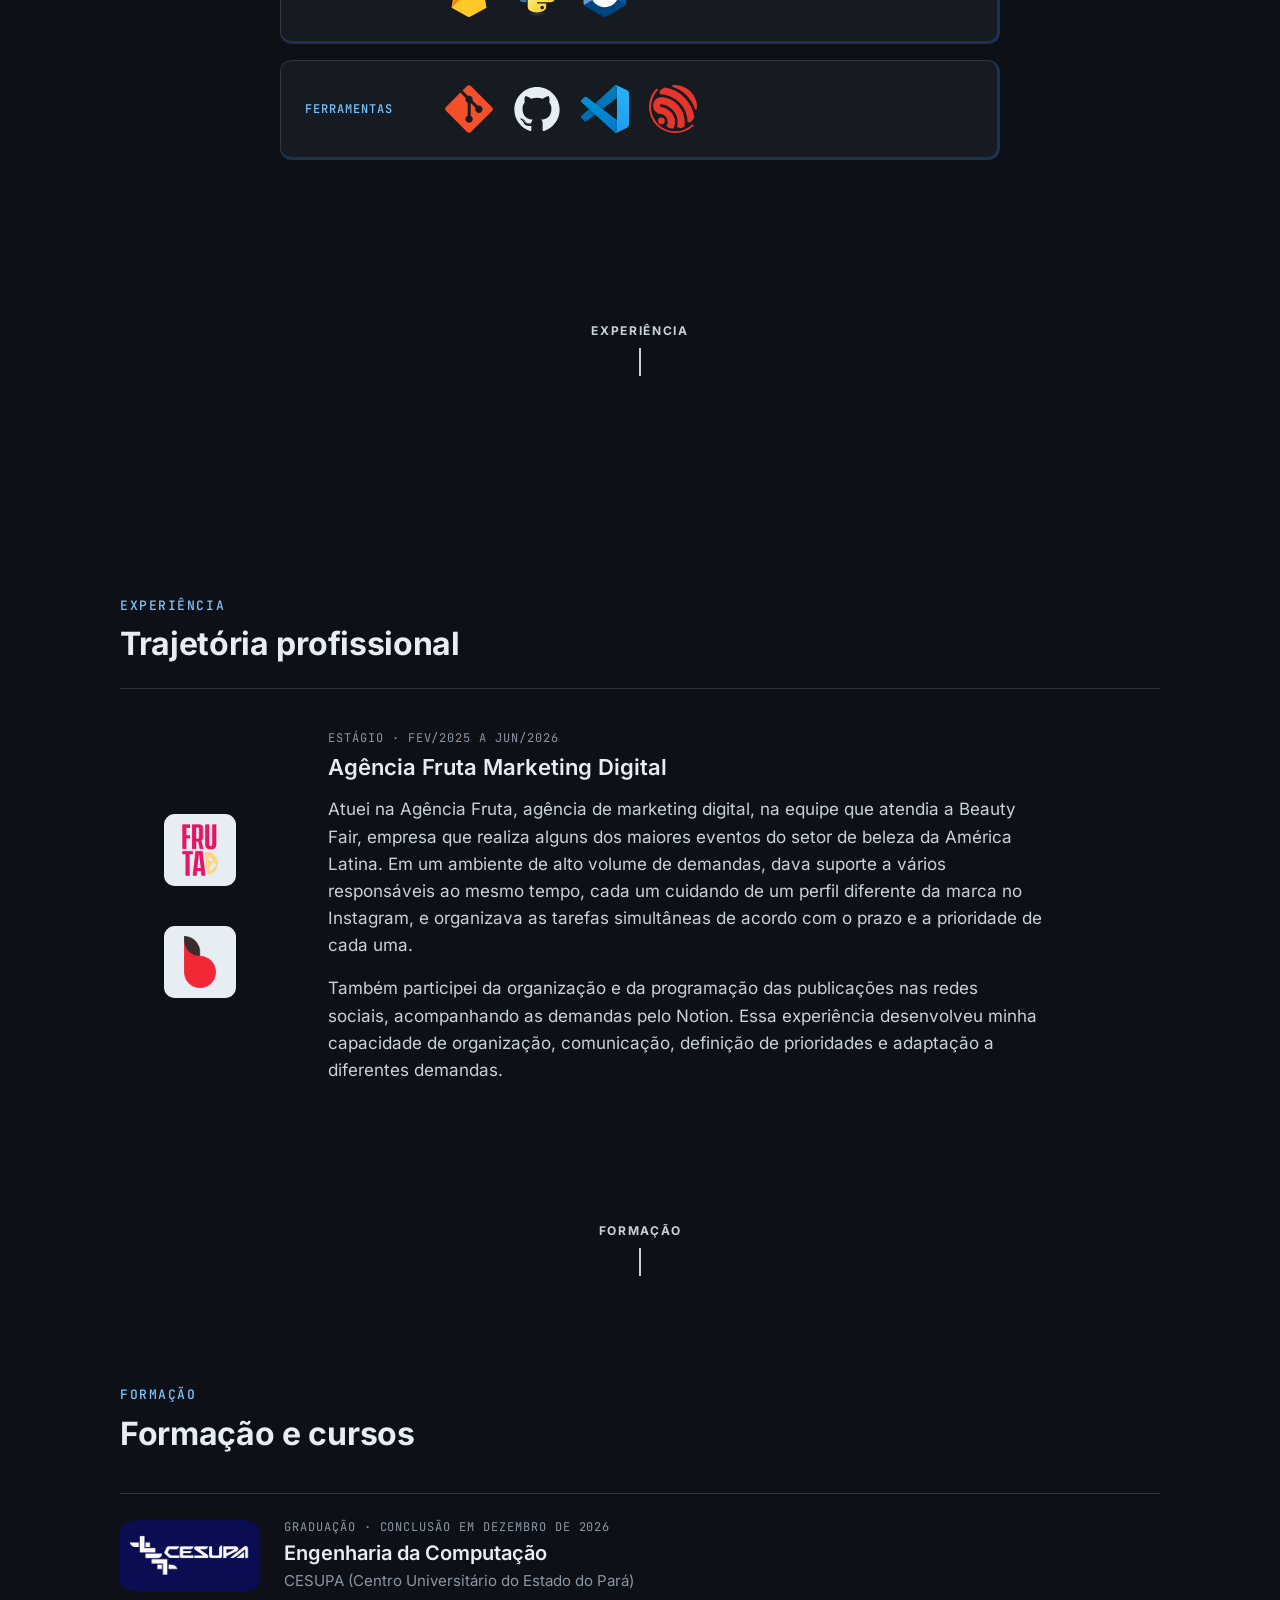
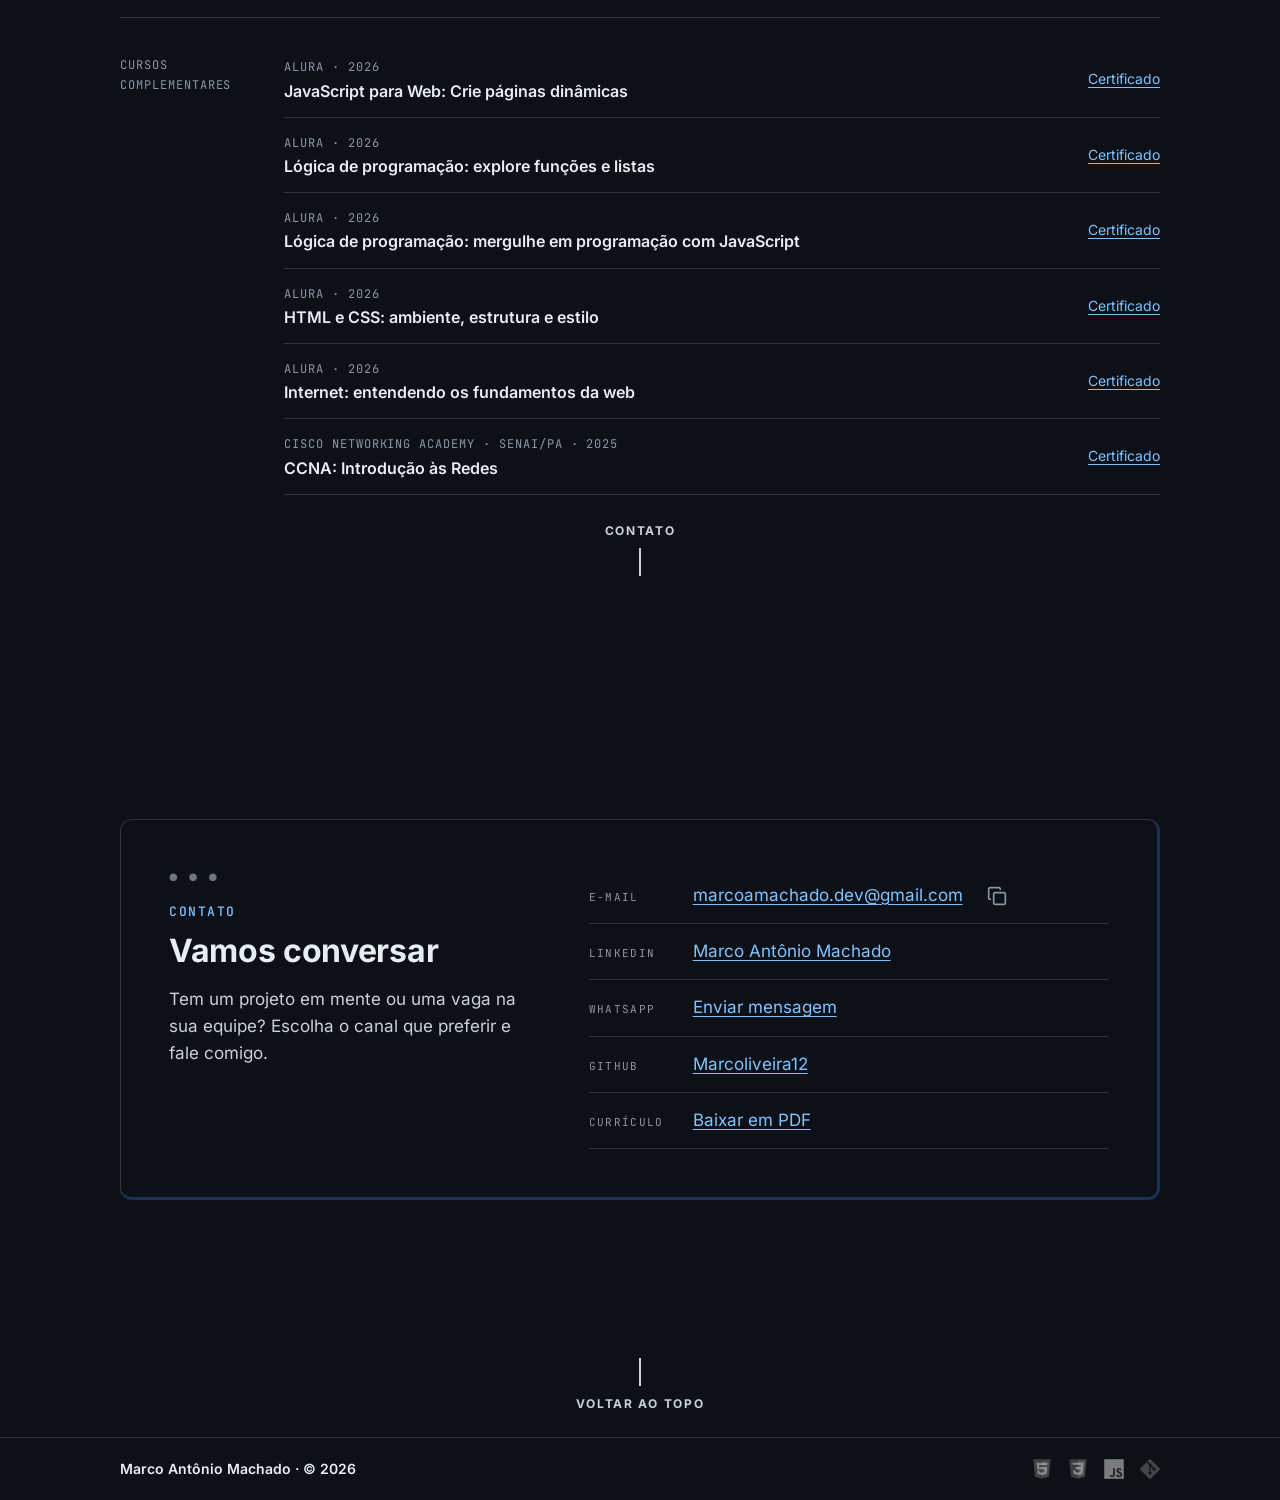
==== commit 46699f7f: "Adiciona as tags de compartilhamento e a mensagem pronta do WhatsApp" ====
--- a/index.html
+++ b/index.html
@@ -10,6 +10,19 @@
     <link rel="apple-touch-icon" href="apple-touch-icon.png">
     <meta name="description"
         content="Portfólio de Marco Antônio Machado, estudante de Engenharia da Computação em Belém, PA, que desenvolve software. Projetos, experiência, formação e contato.">
+
+    <!-- compartilhamento no LinkedIn e no WhatsApp -->
+    <meta property="og:type" content="website">
+    <meta property="og:locale" content="pt_BR">
+    <meta property="og:site_name" content="Marco Antônio Machado">
+    <meta property="og:title" content="Marco Antônio Machado | Desenvolvedor">
+    <meta property="og:description" content="Portfólio de Marco Antônio Machado, estudante de Engenharia da Computação em Belém, PA, que desenvolve software. Projetos, experiência, formação e contato.">
+    <meta property="og:url" content="https://marcomachado.dev.br/">
+    <meta property="og:image" content="https://marcomachado.dev.br/img/og-imagem.jpg">
+    <meta property="og:image:width" content="1200">
+    <meta property="og:image:height" content="627">
+    <meta property="og:image:alt" content="Início do portfólio de Marco Antônio Machado">
+    <meta name="twitter:card" content="summary_large_image">
 
     <link rel="stylesheet" href="css/style.css">
 </head>
@@ -365,7 +378,7 @@
                     <li><span>LinkedIn</span> <a href="https://www.linkedin.com/in/marcomachado-dev"
                         target="_blank" rel="noopener">Marco Antônio Machado<span class="visualmente-oculto"> (abre em nova aba)</span></a></li>
 
-                    <li><span>WhatsApp</span> <a href="https://wa.me/5591991337448" target="_blank"
+                    <li><span>WhatsApp</span> <a href="https://wa.me/5591991337448?text=Ol%C3%A1%2C%20Marco%21%20Vi%20seu%20portf%C3%B3lio%20e%20gostaria%20de%20conversar%20sobre%20" target="_blank"
                         rel="noopener">Enviar mensagem<span class="visualmente-oculto"> (abre em nova aba)</span></a></li>
 
                     <li><span>GitHub</span> <a href="https://github.com/Marcoliveira12" target="_blank"
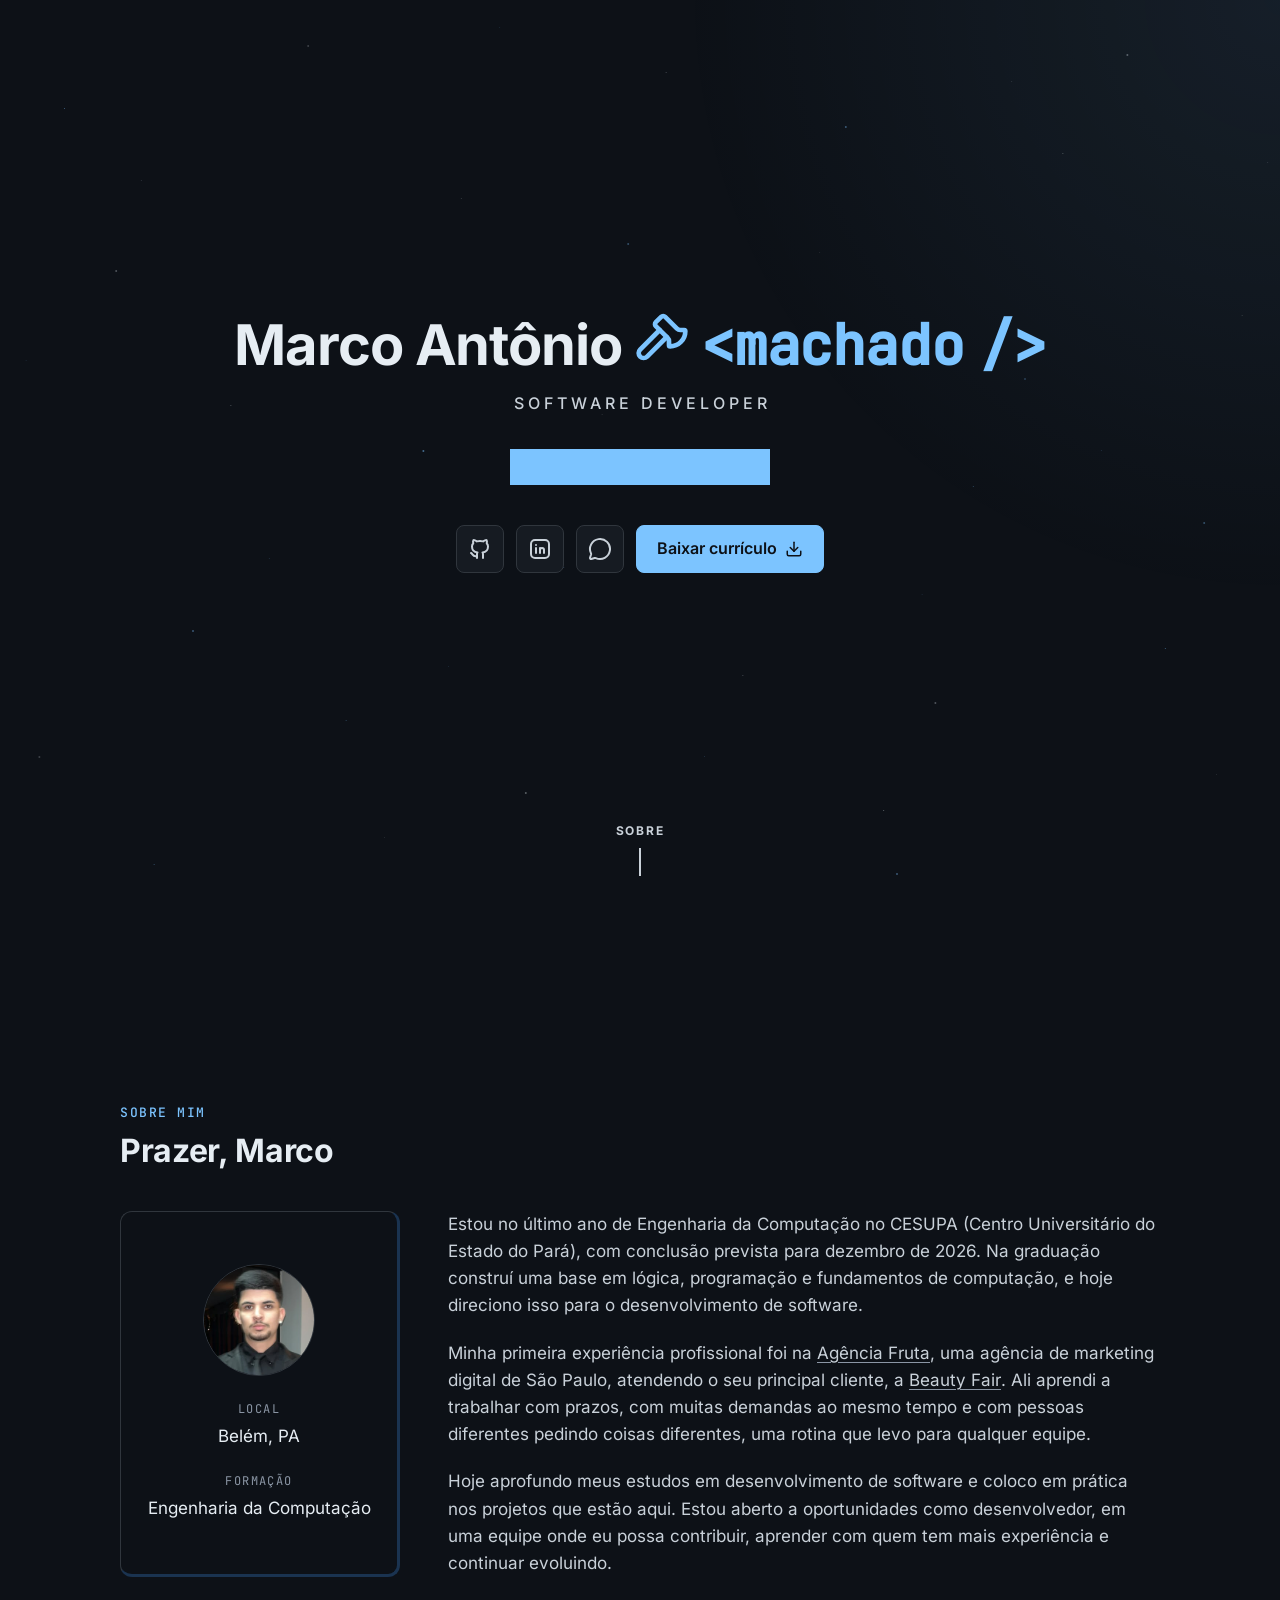
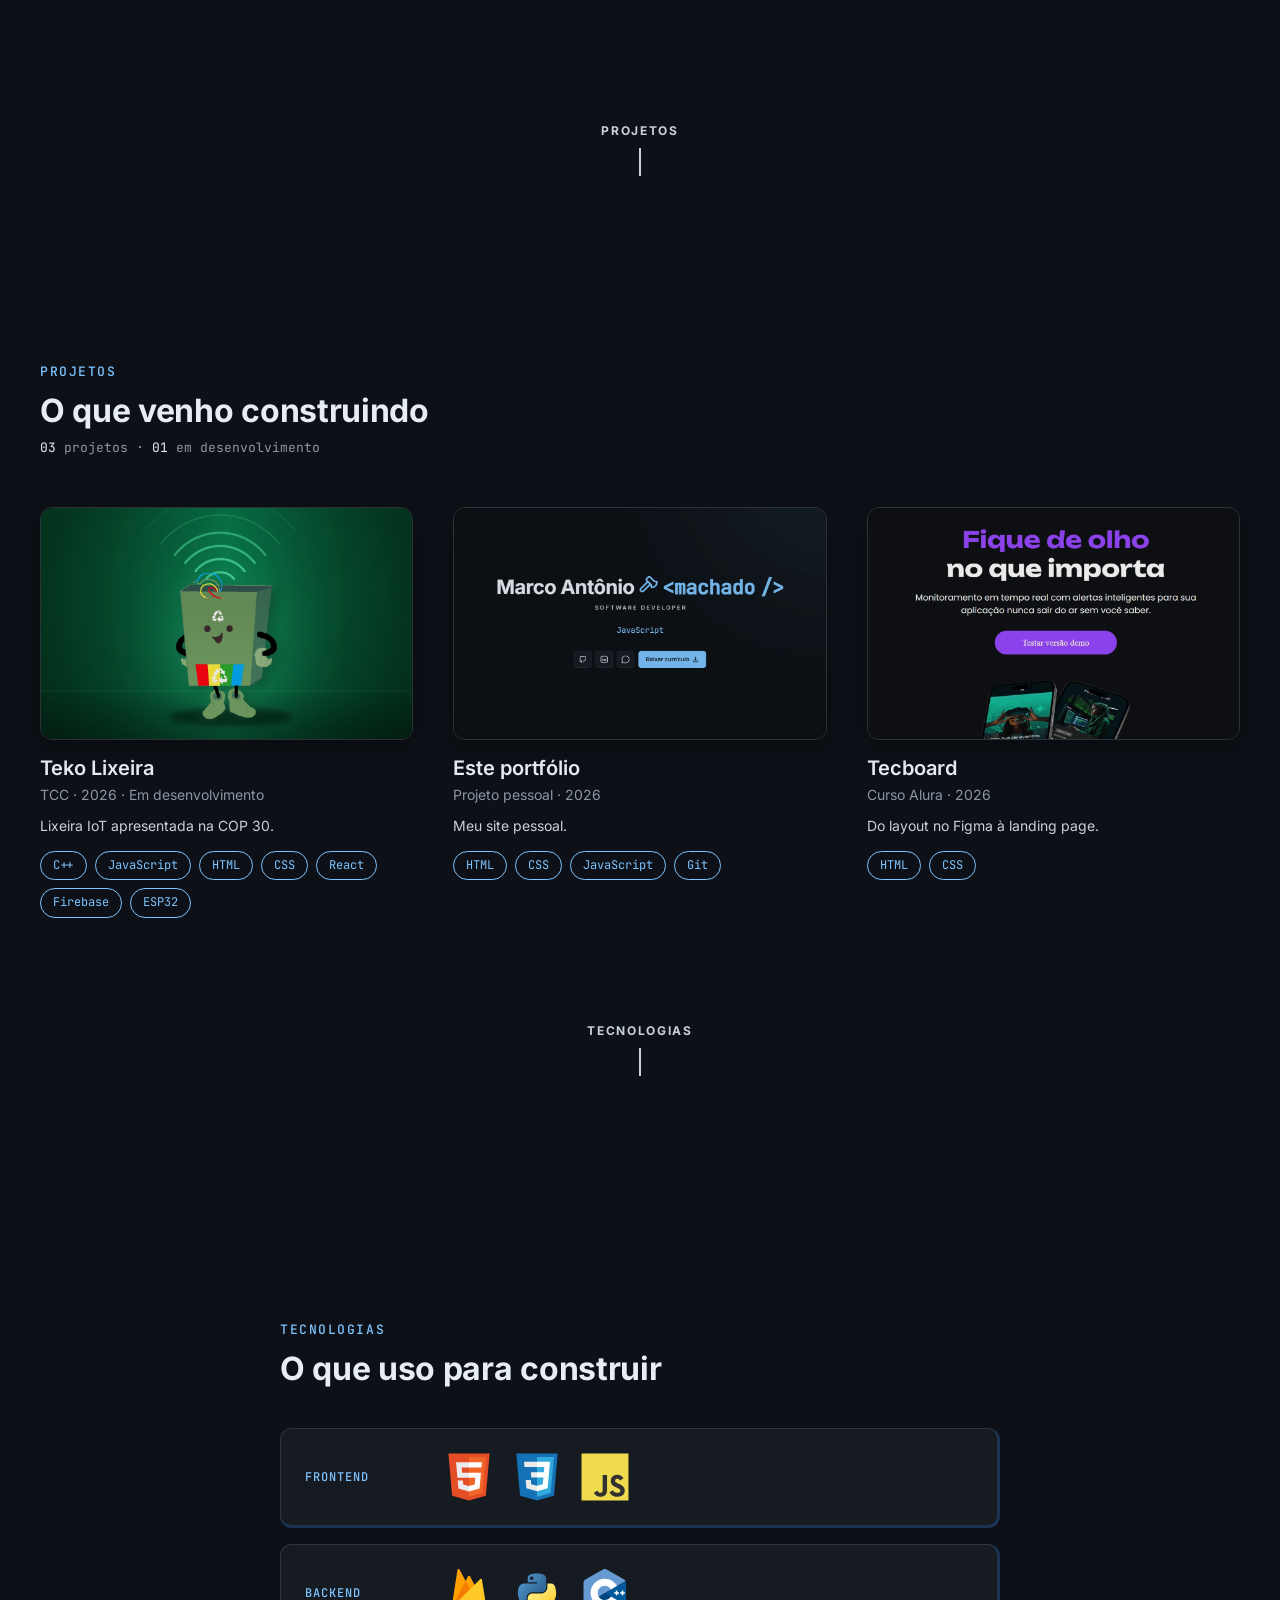
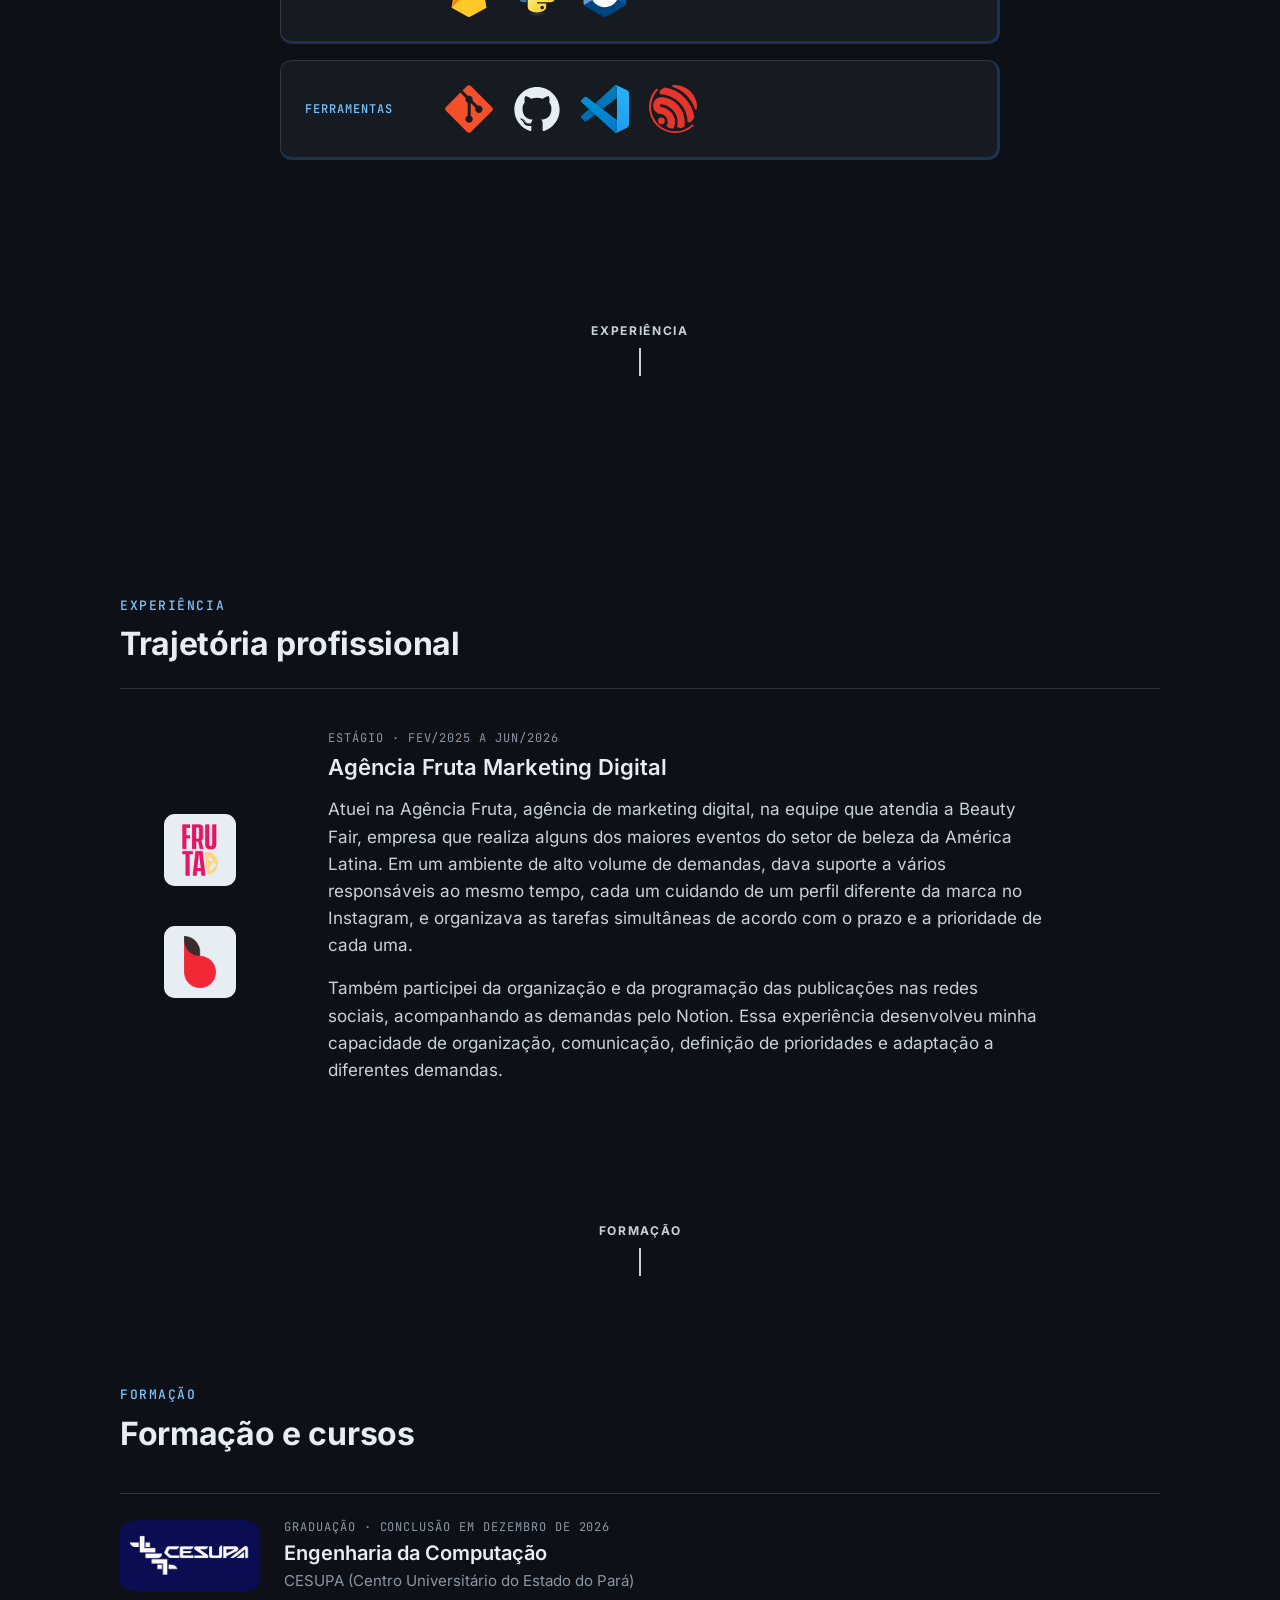
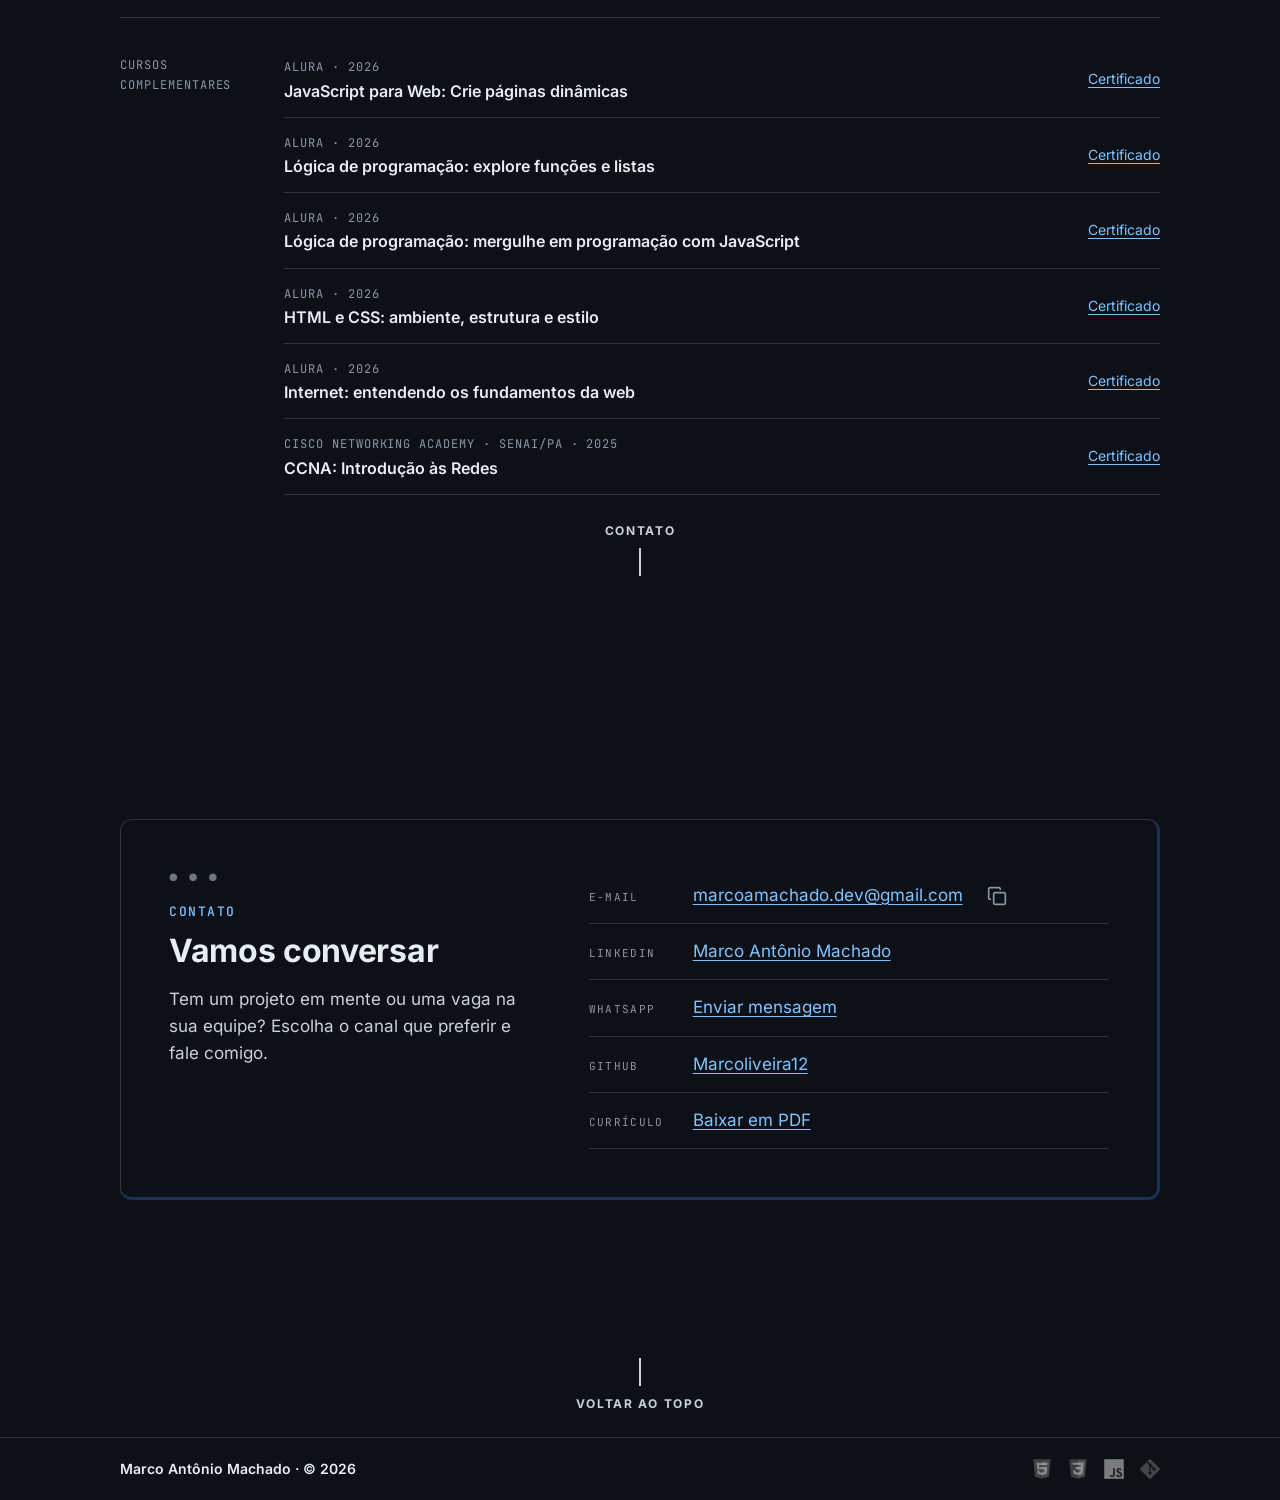
==== commit 58ea3a3a: "Troca a imagem da Teko Lixeira pela arte do Tekinho" ====
--- a/index.html
+++ b/index.html
@@ -18,6 +18,7 @@
     <meta property="og:title" content="Marco Antônio Machado | Desenvolvedor">
     <meta property="og:description" content="Portfólio de Marco Antônio Machado, estudante de Engenharia da Computação em Belém, PA, que desenvolve software. Projetos, experiência, formação e contato.">
     <meta property="og:url" content="https://marcomachado.dev.br/">
+    <link rel="canonical" href="https://marcomachado.dev.br/">
     <meta property="og:image" content="https://marcomachado.dev.br/img/og-imagem.jpg">
     <meta property="og:image:width" content="1200">
     <meta property="og:image:height" content="627">
@@ -155,7 +156,7 @@
                         <div class="projeto-midia">
                             <a class="projeto-imagem-link" href="projetos/teko-lixeira.html" tabindex="-1" aria-hidden="true"><img
                                 class="projeto-imagem" src="img/projetos/teko/teko-card.webp"
-                                alt="Dashboard da Teko Lixeira mostrando o peso de lixo coletado no mês e o status da lixeira"
+                                alt="Tekinho, o mascote verde da Teko Lixeira, com ondas de sinal acima da cabeça"
                                 width="960" height="600" loading="lazy" decoding="async"></a>
                             <div class="projeto-acoes">
                                 <a class="projeto-acao" href="projetos/teko-lixeira.html" aria-label="Ver detalhes do projeto Teko Lixeira">
--- a/css/style.css
+++ b/css/style.css
@@ -265,8 +265,9 @@
     padding: 96px max(32px, calc((100% - 1040px) / 2));
 }
 
-/*rótulo(título) pequeno no inicio de cada seção (PROJETOS, SOBRE MIM...)*/
-main h2 {
+/*rótulo(título) pequeno no inicio de cada seção (PROJETOS, SOBRE MIM...) e o ERRO 404 da página de erro*/
+main h2,
+.pagina-rotulo {
     font-family: jetbrains, ui-monospace, monospace;
     font-size: 13px;
     font-weight: 500;
@@ -2434,6 +2435,31 @@
     margin-top: 12px;
 }
 
+/*página 404: o rodapé fica sempre no pé da tela e o texto no centro, na vertical*/
+.pagina-erro {
+    display: flex;
+    flex-direction: column;
+    min-height: 100vh;
+    min-height: 100svh;
+}
+
+.pagina-erro .pagina {
+    flex: 1;
+    display: flex;
+    flex-direction: column;
+    justify-content: center;
+    align-items: flex-start;
+}
+
+/*página 404: título colado no rótulo ERRO 404 e botão de voltar abaixo do texto*/
+.pagina-rotulo + h1 {
+    margin-top: 0;
+}
+
+.pagina-resumo + .pagina-voltar {
+    margin-top: 32px;
+}
+
 /*pílulas alinhadas à esquerda com o texto (nos cartões do index elas ficam no centro abaixo de 1024px)*/
 .pagina .projeto-tags {
     justify-content: flex-start;
